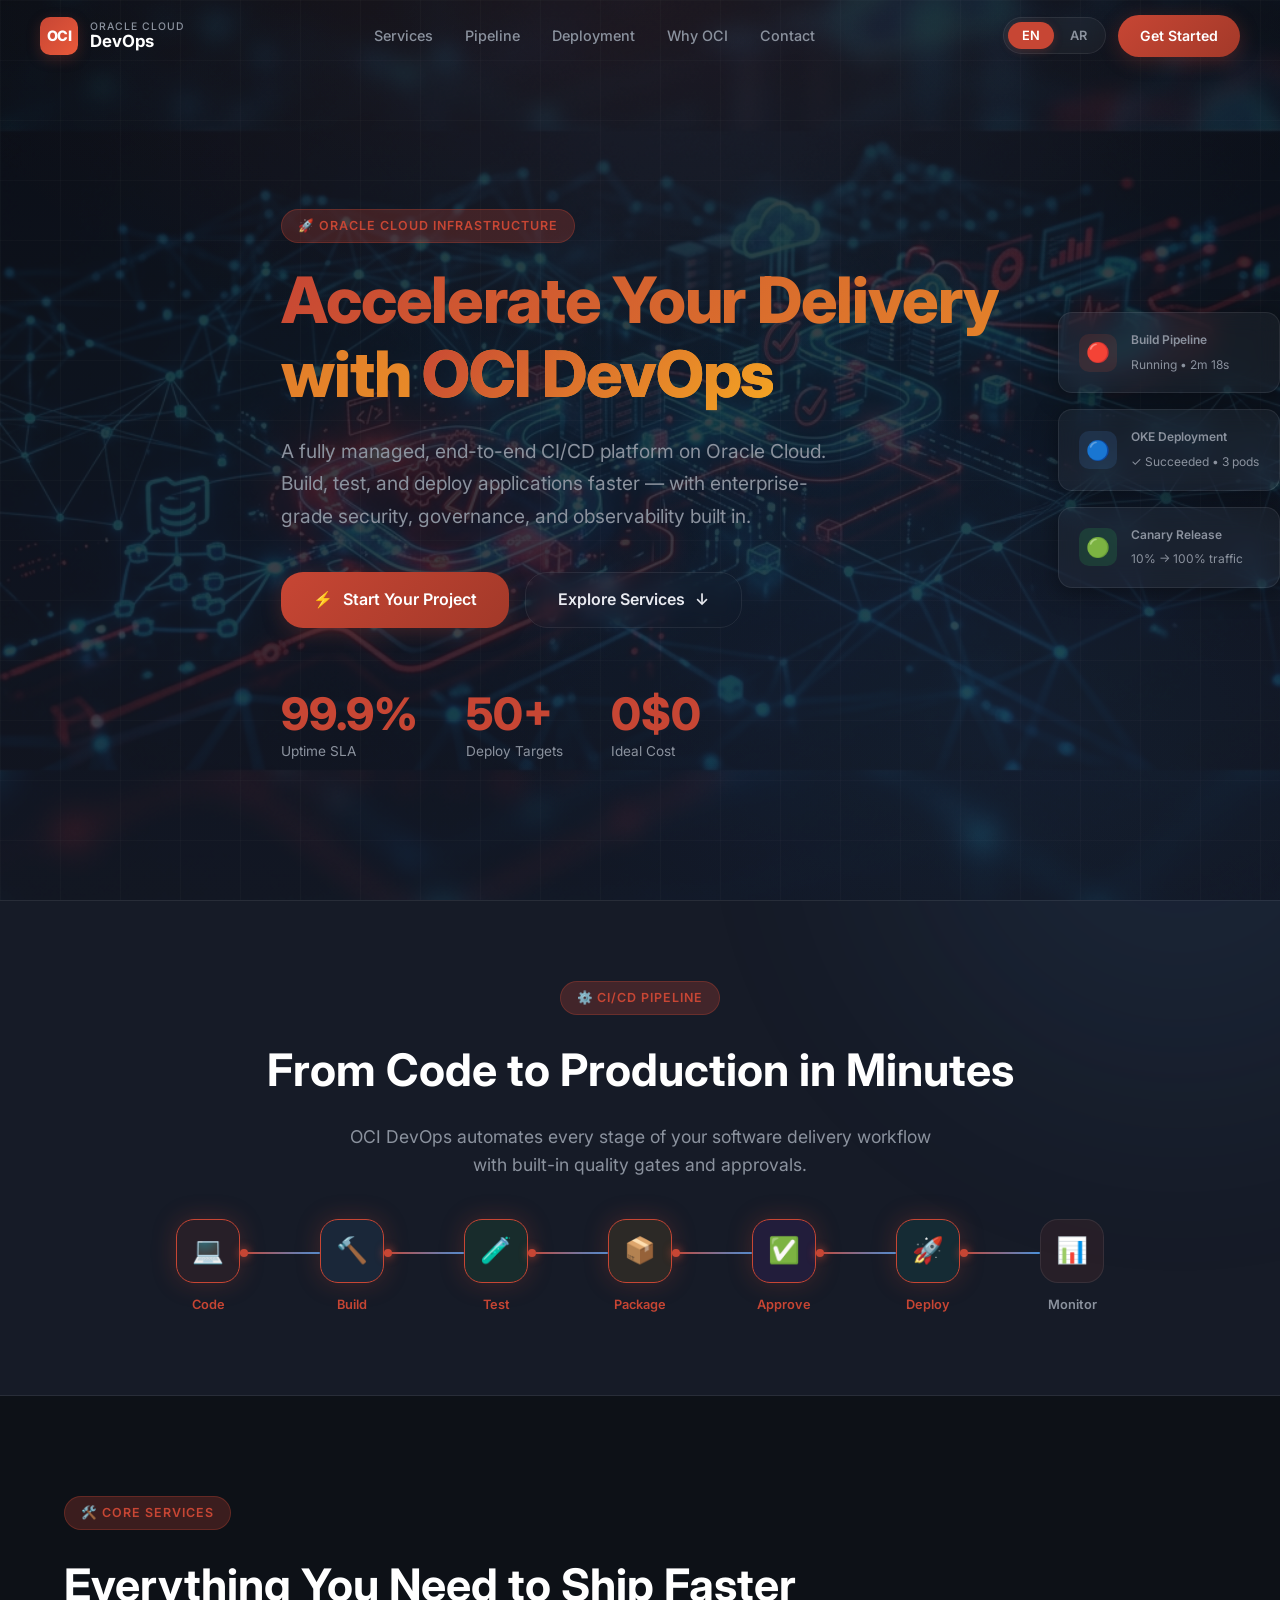
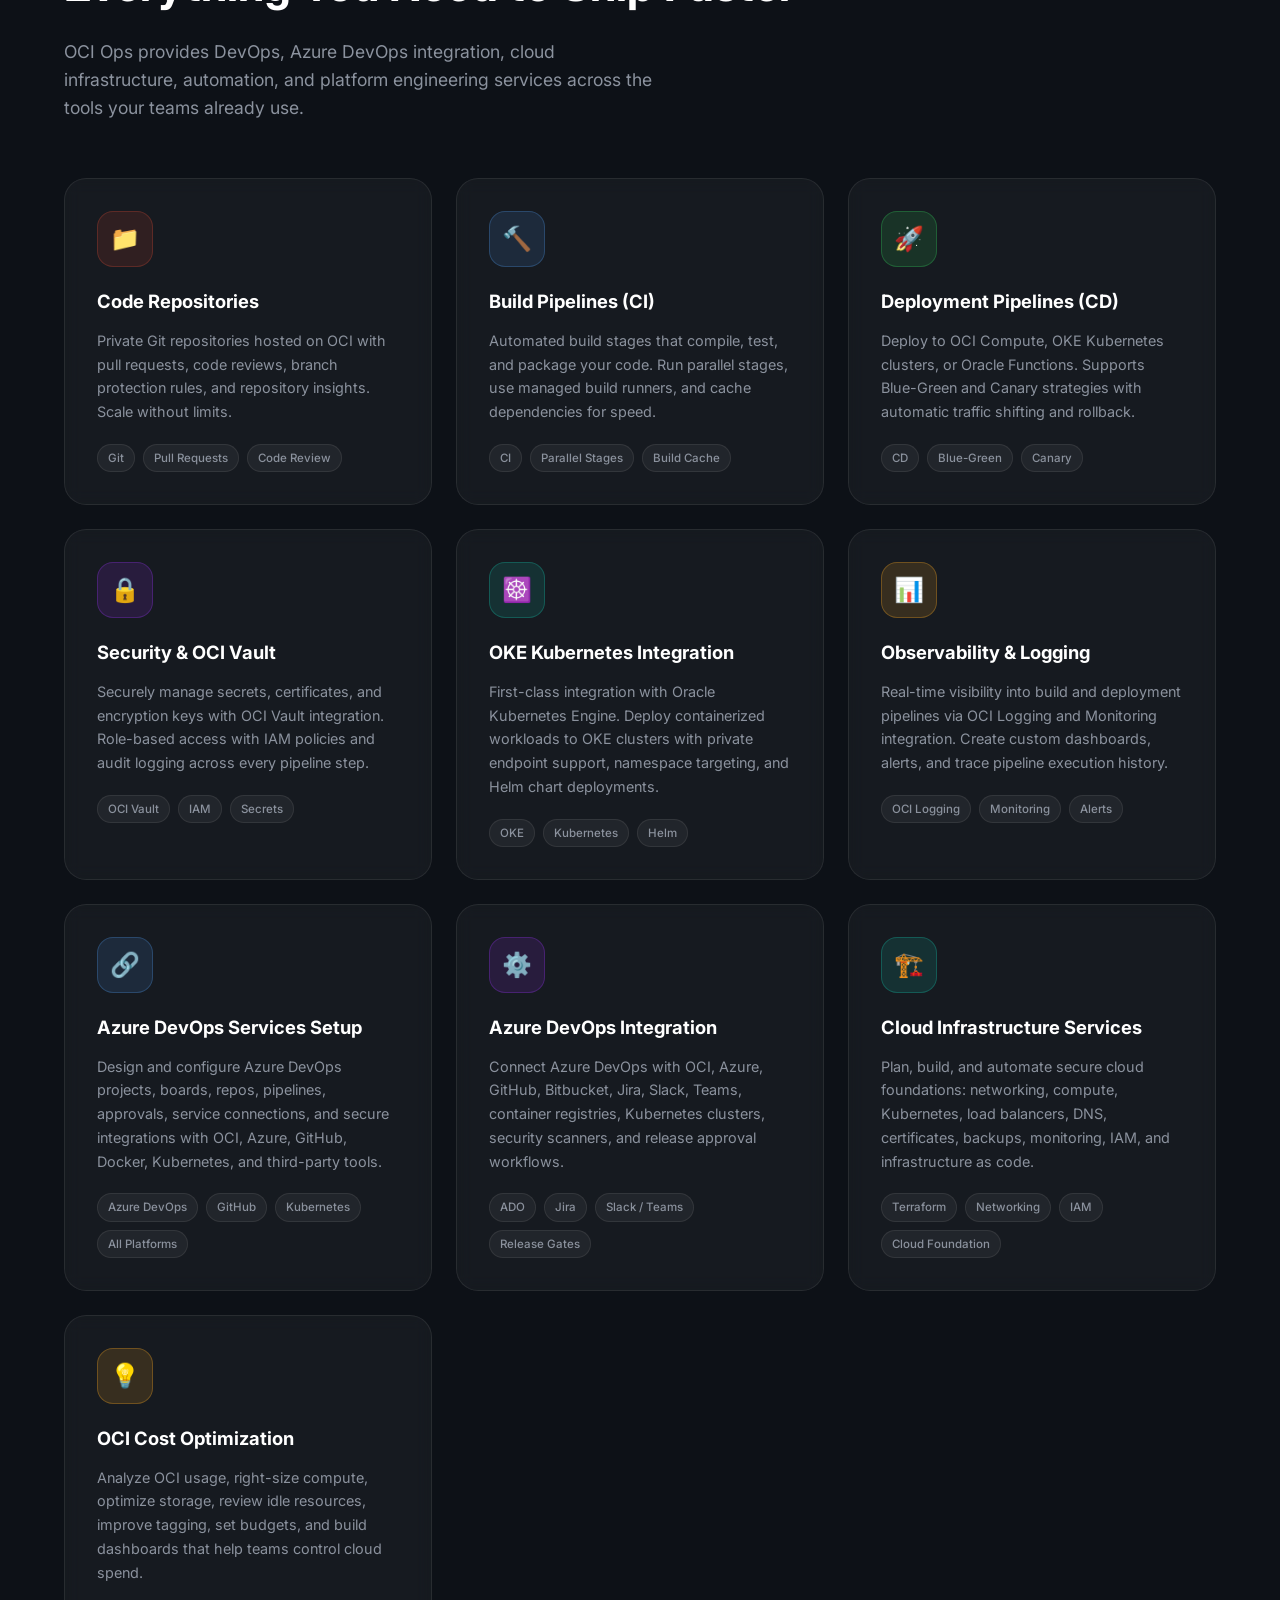
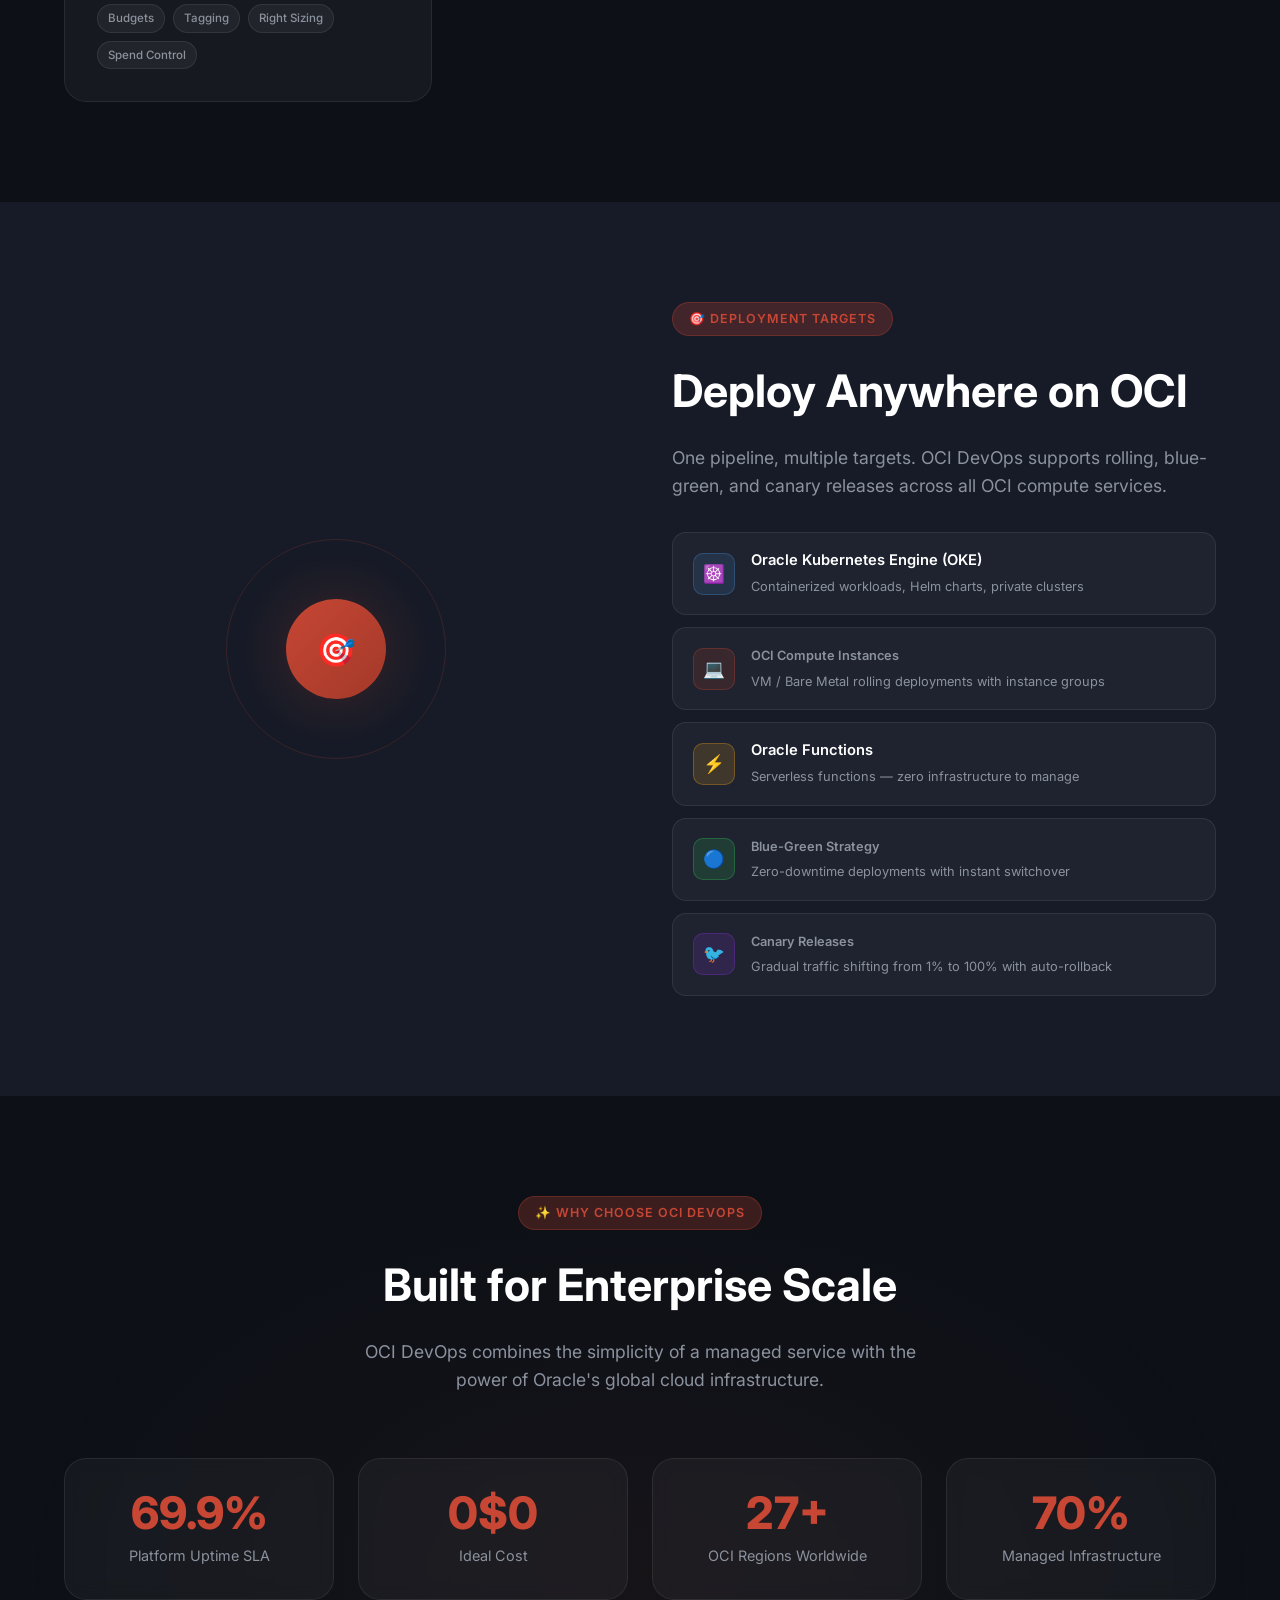
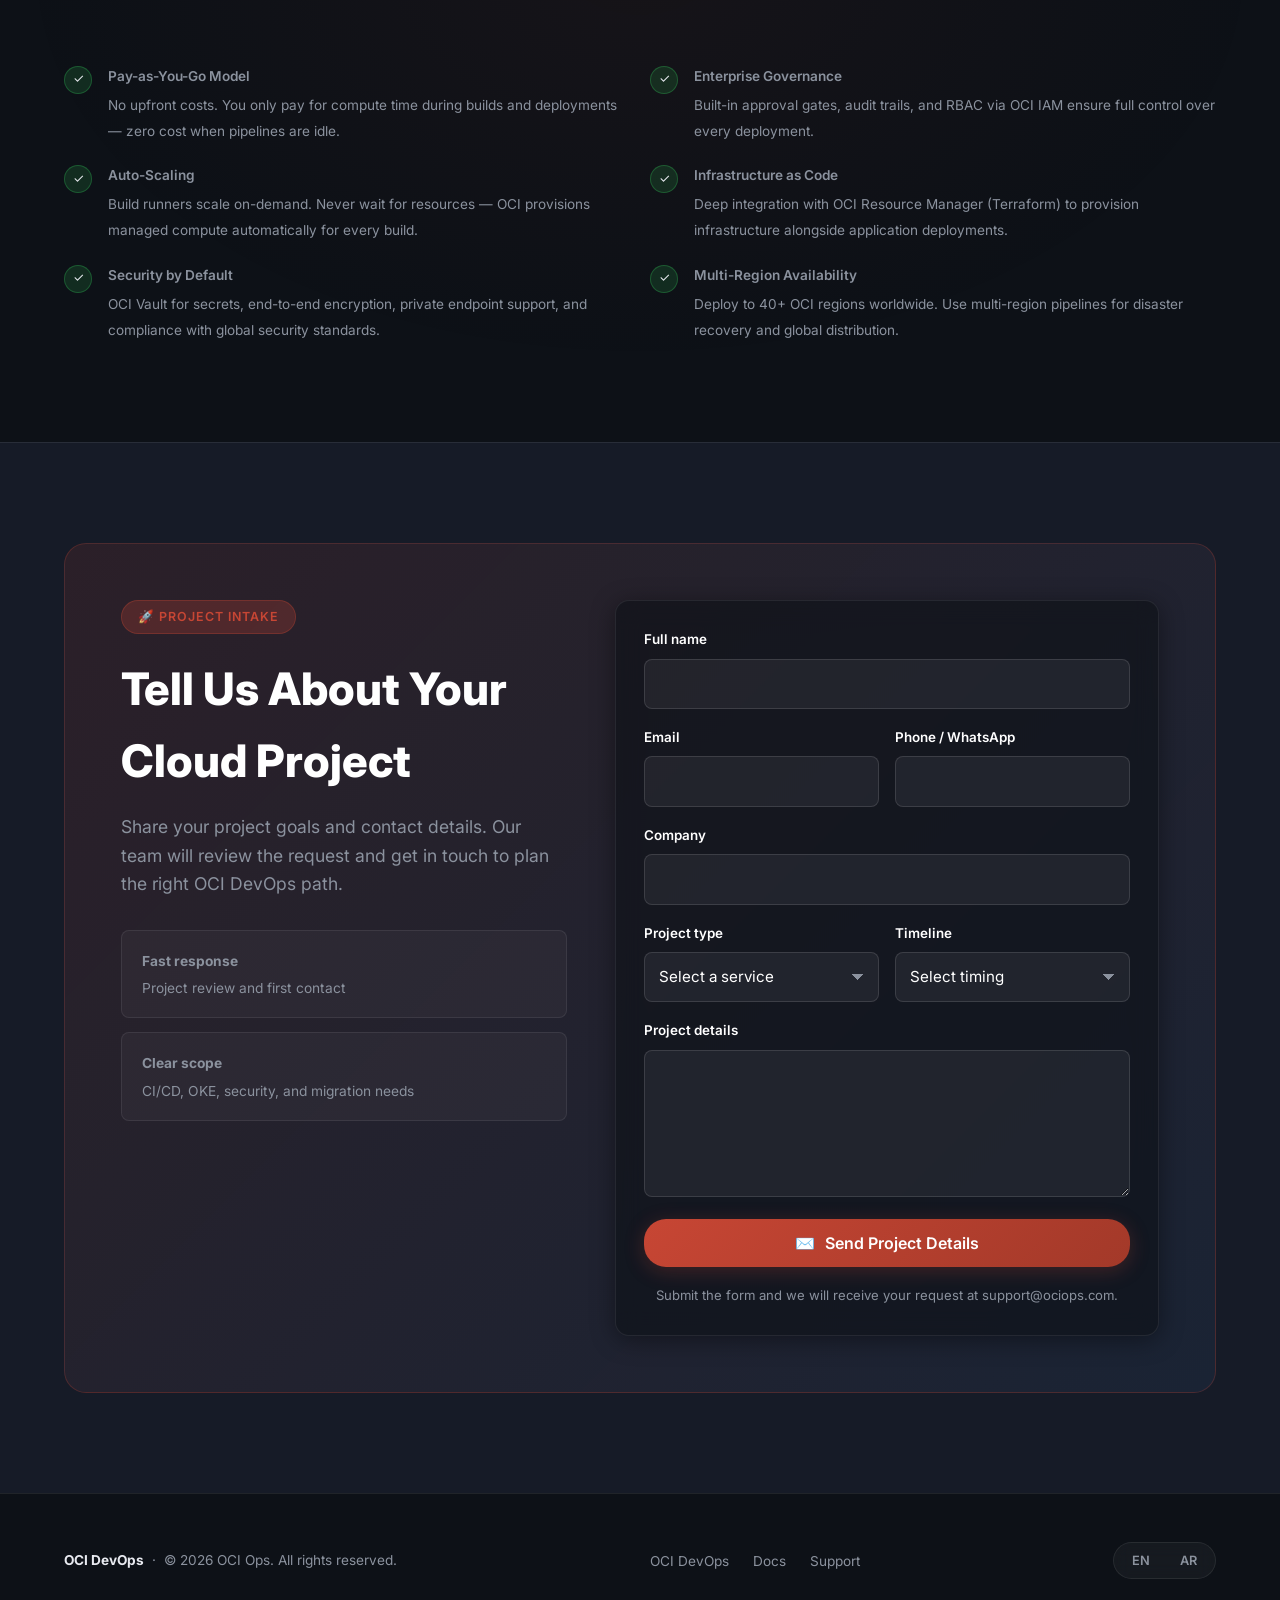
==== index.html @ 0c70b9d9 "Add OCI cost optimization service" ====
<!DOCTYPE html>
<html lang="en" dir="ltr">
<head>
  <meta charset="UTF-8" />
  <meta name="viewport" content="width=device-width, initial-scale=1.0" />

  <!-- ── SEO ── -->
  <title>OCI DevOps — End-to-End CI/CD on Oracle Cloud | خدمات DevOps على Oracle Cloud</title>
  <meta name="description" content="Accelerate software delivery with Oracle Cloud Infrastructure DevOps. Fully managed CI/CD pipelines, Kubernetes deployments, Blue/Green strategies, and enterprise-grade security. Available in English and Arabic." />
  <meta name="keywords"    content="OCI DevOps, Oracle Cloud, CI/CD, Kubernetes, OKE, DevOps pipeline, cloud deployment, Arabic, English" />
  <meta name="author"      content="Oracle Cloud Infrastructure" />

  <!-- ── Open Graph ── -->
  <meta property="og:title"       content="OCI DevOps — End-to-End CI/CD on Oracle Cloud" />
  <meta property="og:description" content="Fully managed CI/CD platform on Oracle Cloud Infrastructure. Deploy faster, safer, smarter." />
  <meta property="og:image"       content="hero.png" />
  <meta property="og:type"        content="website" />

  <!-- ── Browser Icon ── -->
  <link rel="icon" type="image/svg+xml" href="favicon.svg" />

  <!-- ── Fonts ── -->
  <link rel="preconnect" href="https://fonts.googleapis.com" />
  <link rel="preconnect" href="https://fonts.gstatic.com" crossorigin />
  <link href="https://fonts.googleapis.com/css2?family=Inter:wght@300;400;500;600;700;800&family=Cairo:wght@300;400;500;600;700;800&display=swap" rel="stylesheet" />

  <!-- ── Stylesheet ── -->
  <link rel="stylesheet" href="style.css" />
</head>
<body>

  <!-- Background blobs -->
  <div class="bg-blob bg-blob-1" aria-hidden="true"></div>
  <div class="bg-blob bg-blob-2" aria-hidden="true"></div>

  <!-- ================================================================
       NAVIGATION
  ================================================================ -->
  <nav class="nav" role="navigation" aria-label="Main navigation">
    <div class="nav-inner">

      <!-- Logo -->
      <a href="#" class="nav-logo" id="nav-home-link">
        <div class="nav-logo-icon">OCI</div>
        <div class="nav-logo-text">
          <span class="nav-logo-top">Oracle Cloud</span>
          <span class="nav-logo-bottom">DevOps</span>
        </div>
      </a>

      <!-- Desktop Links -->
      <ul class="nav-links" id="nav-links-list">
        <li><a href="#services"  id="nav-services">
          <span class="content-en">Services</span>
          <span class="content-ar">الخدمات</span>
        </a></li>
        <li><a href="#pipeline"  id="nav-pipeline">
          <span class="content-en">Pipeline</span>
          <span class="content-ar">خط الأنابيب</span>
        </a></li>
        <li><a href="#deploy"    id="nav-deploy">
          <span class="content-en">Deployment</span>
          <span class="content-ar">النشر</span>
        </a></li>
        <li><a href="#why"       id="nav-why">
          <span class="content-en">Why OCI</span>
          <span class="content-ar">لماذا OCI</span>
        </a></li>
        <li><a href="#contact"   id="nav-contact">
          <span class="content-en">Contact</span>
          <span class="content-ar">تواصل معنا</span>
        </a></li>
      </ul>

      <!-- Controls -->
      <div class="nav-controls">
        <!-- Language toggle -->
        <div class="lang-toggle" role="group" aria-label="Language selector">
          <button class="lang-btn active" id="lang-en" aria-label="Switch to English">EN</button>
          <button class="lang-btn"        id="lang-ar" aria-label="التبديل إلى العربية">AR</button>
        </div>

        <!-- CTA button (desktop) -->
        <a href="#contact" class="btn btn-primary" id="nav-cta-btn" style="padding: 10px 22px; font-size: 0.88rem;">
          <span class="content-en">Get Started</span>
          <span class="content-ar">ابدأ الآن</span>
        </a>

        <!-- Hamburger -->
        <button class="hamburger" id="hamburger" aria-label="Toggle menu" aria-expanded="false">
          <span></span><span></span><span></span>
        </button>
      </div>

    </div>
  </nav>

  <!-- Mobile nav -->
  <div class="mobile-nav" id="mobile-nav" aria-hidden="true">
    <a href="#services" id="mob-services">
      <span class="content-en">Services</span><span class="content-ar">الخدمات</span>
    </a>
    <a href="#pipeline" id="mob-pipeline">
      <span class="content-en">Pipeline</span><span class="content-ar">خط الأنابيب</span>
    </a>
    <a href="#deploy" id="mob-deploy">
      <span class="content-en">Deployment</span><span class="content-ar">النشر</span>
    </a>
    <a href="#why" id="mob-why">
      <span class="content-en">Why OCI</span><span class="content-ar">لماذا OCI</span>
    </a>
    <a href="#contact" id="mob-contact">
      <span class="content-en">Contact</span><span class="content-ar">تواصل معنا</span>
    </a>
  </div>

  <!-- ================================================================
       HERO SECTION
  ================================================================ -->
  <section class="hero" id="hero" aria-labelledby="hero-heading">
    <div class="hero-bg" aria-hidden="true"></div>
    <div class="hero-image-bg" aria-hidden="true"></div>
    <div class="hero-grid" aria-hidden="true"></div>

    <div class="container">
      <div class="hero-content">

        <div class="tag" id="hero-tag">
          <span class="content-en">🚀 Oracle Cloud Infrastructure</span>
          <span class="content-ar">🚀 البنية التحتية لـ Oracle Cloud</span>
        </div>

        <h1 class="hero-title" id="hero-heading">
          <span class="content-en">Accelerate Your Delivery<br/>with <span>OCI DevOps</span></span>
          <span class="content-ar">سرّع عملية تسليمك<br/>مع <span>OCI DevOps</span></span>
        </h1>

        <p class="hero-subtitle" id="hero-subtitle">
          <span class="content-en">A fully managed, end-to-end CI/CD platform on Oracle Cloud. Build, test, and deploy applications faster — with enterprise-grade security, governance, and observability built in.</span>
          <span class="content-ar">منصة CI/CD متكاملة ومُدارة بالكامل على Oracle Cloud. ابنِ واختبر وانشر تطبيقاتك بشكل أسرع — مع الأمان والحوكمة والمراقبة على مستوى المؤسسات مدمجة في الأساس.</span>
        </p>

        <div class="hero-actions">
          <a href="#contact" class="btn btn-primary" id="hero-cta-primary">
            <span>⚡</span>
            <span class="content-en">Start Your Project</span>
            <span class="content-ar">ابدأ مشروعك</span>
          </a>
          <a href="#services" class="btn btn-outline" id="hero-cta-secondary">
            <span class="content-en">Explore Services</span>
            <span class="content-ar">استكشف الخدمات</span>
            <span>↓</span>
          </a>
        </div>

        <!-- Stats row -->
        <div class="hero-stats">
          <div class="hero-stat">
            <div class="hero-stat-value">
              <span class="stat-number" data-target="99" data-suffix=".9%">99.9%</span>
            </div>
            <div class="hero-stat-label">
              <span class="content-en">Uptime SLA</span>
              <span class="content-ar">اتفاقية مستوى الخدمة</span>
            </div>
          </div>
          <div class="hero-stat">
            <div class="hero-stat-value">
              <span class="stat-number" data-target="50" data-suffix="+">50+</span>
            </div>
            <div class="hero-stat-label">
              <span class="content-en">Deploy Targets</span>
              <span class="content-ar">أهداف النشر</span>
            </div>
          </div>
          <div class="hero-stat">
            <div class="hero-stat-value">
              <span class="stat-number" data-target="0" data-suffix="$0">$0</span>
            </div>
            <div class="hero-stat-label">
              <span class="content-en">Ideal Cost</span>
              <span class="content-ar">تكلفة الخمول</span>
            </div>
          </div>
        </div>

      </div><!-- /.hero-content -->

      <!-- Floating badges -->
      <div class="hero-badges" aria-hidden="true">
        <div class="hero-badge">
          <div class="badge-icon red">🔴</div>
          <div class="badge-text">
            <strong><span class="content-en">Build Pipeline</span><span class="content-ar">خط البناء</span></strong>
            <span><span class="content-en">Running • 2m 18s</span><span class="content-ar">يعمل • ٢:١٨</span></span>
          </div>
        </div>
        <div class="hero-badge">
          <div class="badge-icon blue">🔵</div>
          <div class="badge-text">
            <strong><span class="content-en">OKE Deployment</span><span class="content-ar">نشر OKE</span></strong>
            <span><span class="content-en">✓ Succeeded • 3 pods</span><span class="content-ar">✓ نجح • ٣ حاويات</span></span>
          </div>
        </div>
        <div class="hero-badge">
          <div class="badge-icon green">🟢</div>
          <div class="badge-text">
            <strong><span class="content-en">Canary Release</span><span class="content-ar">إصدار تدريجي</span></strong>
            <span><span class="content-en">10% → 100% traffic</span><span class="content-ar">١٠٪ ← ١٠٠٪ حركة</span></span>
          </div>
        </div>
      </div>

    </div><!-- /.container -->
  </section>

  <!-- ================================================================
       PIPELINE ANIMATION
  ================================================================ -->
  <section class="pipeline-section" id="pipeline" aria-labelledby="pipeline-heading">
    <div class="container">

      <div style="text-align:center; margin-bottom: 40px;">
        <div class="tag">
          <span class="content-en">⚙️ CI/CD Pipeline</span>
          <span class="content-ar">⚙️ خط CI/CD</span>
        </div>
        <h2 class="section-title animate-on-scroll" id="pipeline-heading">
          <span class="content-en">From Code to Production in Minutes</span>
          <span class="content-ar">من الكود إلى الإنتاج في دقائق</span>
        </h2>
        <p class="section-subtitle animate-on-scroll delay-1" style="margin: 0 auto;">
          <span class="content-en">OCI DevOps automates every stage of your software delivery workflow with built-in quality gates and approvals.</span>
          <span class="content-ar">يعمل OCI DevOps على أتمتة كل مرحلة من مراحل سير عمل توصيل البرامج مع بوابات جودة وموافقات مدمجة.</span>
        </p>
      </div>

      <div class="pipeline-track animate-on-scroll delay-2">

        <!-- Step 1: Code -->
        <div class="pipeline-step" id="pipe-step-1">
          <div class="pipeline-step-icon" style="background: rgba(199,70,52,0.1);">💻</div>
          <div class="pipeline-step-label">
            <span class="content-en">Code</span>
            <span class="content-ar">الكود</span>
          </div>
        </div>

        <div class="pipeline-connector" id="pipe-conn-1">
          <div class="pipeline-connector-line"></div>
          <div class="pipeline-connector-fill"></div>
          <div class="pipeline-dot"></div>
        </div>

        <!-- Step 2: Build -->
        <div class="pipeline-step" id="pipe-step-2">
          <div class="pipeline-step-icon" style="background: rgba(74,144,217,0.1);">🔨</div>
          <div class="pipeline-step-label">
            <span class="content-en">Build</span>
            <span class="content-ar">البناء</span>
          </div>
        </div>

        <div class="pipeline-connector" id="pipe-conn-2">
          <div class="pipeline-connector-line"></div>
          <div class="pipeline-connector-fill"></div>
          <div class="pipeline-dot" style="animation-delay: 0.7s;"></div>
        </div>

        <!-- Step 3: Test -->
        <div class="pipeline-step" id="pipe-step-3">
          <div class="pipeline-step-icon" style="background: rgba(52,199,89,0.1);">🧪</div>
          <div class="pipeline-step-label">
            <span class="content-en">Test</span>
            <span class="content-ar">الاختبار</span>
          </div>
        </div>

        <div class="pipeline-connector" id="pipe-conn-3">
          <div class="pipeline-connector-line"></div>
          <div class="pipeline-connector-fill"></div>
          <div class="pipeline-dot" style="animation-delay: 1.4s;"></div>
        </div>

        <!-- Step 4: Artifacts -->
        <div class="pipeline-step" id="pipe-step-4">
          <div class="pipeline-step-icon" style="background: rgba(245,166,35,0.1);">📦</div>
          <div class="pipeline-step-label">
            <span class="content-en">Package</span>
            <span class="content-ar">التعبئة</span>
          </div>
        </div>

        <div class="pipeline-connector" id="pipe-conn-4">
          <div class="pipeline-connector-line"></div>
          <div class="pipeline-connector-fill"></div>
          <div class="pipeline-dot" style="animation-delay: 2.1s;"></div>
        </div>

        <!-- Step 5: Approve -->
        <div class="pipeline-step" id="pipe-step-5">
          <div class="pipeline-step-icon" style="background: rgba(147,51,234,0.1);">✅</div>
          <div class="pipeline-step-label">
            <span class="content-en">Approve</span>
            <span class="content-ar">الموافقة</span>
          </div>
        </div>

        <div class="pipeline-connector" id="pipe-conn-5">
          <div class="pipeline-connector-line"></div>
          <div class="pipeline-connector-fill"></div>
          <div class="pipeline-dot" style="animation-delay: 2.8s;"></div>
        </div>

        <!-- Step 6: Deploy -->
        <div class="pipeline-step" id="pipe-step-6">
          <div class="pipeline-step-icon" style="background: rgba(20,184,166,0.1);">🚀</div>
          <div class="pipeline-step-label">
            <span class="content-en">Deploy</span>
            <span class="content-ar">النشر</span>
          </div>
        </div>

        <div class="pipeline-connector" id="pipe-conn-6">
          <div class="pipeline-connector-line"></div>
          <div class="pipeline-connector-fill"></div>
          <div class="pipeline-dot" style="animation-delay: 3.5s;"></div>
        </div>

        <!-- Step 7: Monitor -->
        <div class="pipeline-step" id="pipe-step-7">
          <div class="pipeline-step-icon" style="background: rgba(199,70,52,0.1);">📊</div>
          <div class="pipeline-step-label">
            <span class="content-en">Monitor</span>
            <span class="content-ar">المراقبة</span>
          </div>
        </div>

      </div><!-- /.pipeline-track -->
    </div><!-- /.container -->
  </section>

  <!-- ================================================================
       SERVICES SECTION
  ================================================================ -->
  <main>
  <section class="services-section" id="services" aria-labelledby="services-heading">
    <div class="container">

      <div class="tag">
        <span class="content-en">🛠️ Core Services</span>
        <span class="content-ar">🛠️ الخدمات الأساسية</span>
      </div>
      <h2 class="section-title animate-on-scroll" id="services-heading">
        <span class="content-en">Everything You Need to Ship Faster</span>
        <span class="content-ar">كل ما تحتاجه لتسليم أسرع</span>
      </h2>
      <p class="section-subtitle animate-on-scroll delay-1">
        <span class="content-en">OCI Ops provides DevOps, Azure DevOps integration, cloud infrastructure, automation, and platform engineering services across the tools your teams already use.</span>
        <span class="content-ar">توفر OCI Ops خدمات DevOps وتكامل Azure DevOps والبنية التحتية السحابية والأتمتة وهندسة المنصات عبر الأدوات التي تستخدمها فرقك بالفعل.</span>
      </p>

      <div class="services-grid">

        <!-- Card 1: Code Repositories -->
        <article class="service-card animate-on-scroll delay-1" aria-labelledby="svc-repo-title">
          <div class="service-icon icon-red">📁</div>
          <h3 class="service-title" id="svc-repo-title">
            <span class="content-en">Code Repositories</span>
            <span class="content-ar">مستودعات الكود</span>
          </h3>
          <p class="service-desc">
            <span class="content-en">Private Git repositories hosted on OCI with pull requests, code reviews, branch protection rules, and repository insights. Scale without limits.</span>
            <span class="content-ar">مستودعات Git خاصة مستضافة على OCI مع طلبات السحب ومراجعات الكود وقواعد حماية الفروع ورؤى المستودعات. تطور بلا حدود.</span>
          </p>
          <div class="service-tags">
            <span class="service-tag">Git</span>
            <span class="service-tag">Pull Requests</span>
            <span class="service-tag">
              <span class="content-en">Code Review</span>
              <span class="content-ar">مراجعة الكود</span>
            </span>
          </div>
        </article>

        <!-- Card 2: Build Pipelines -->
        <article class="service-card animate-on-scroll delay-2" aria-labelledby="svc-build-title">
          <div class="service-icon icon-blue">🔨</div>
          <h3 class="service-title" id="svc-build-title">
            <span class="content-en">Build Pipelines (CI)</span>
            <span class="content-ar">خطوط البناء (CI)</span>
          </h3>
          <p class="service-desc">
            <span class="content-en">Automated build stages that compile, test, and package your code. Run parallel stages, use managed build runners, and cache dependencies for speed.</span>
            <span class="content-ar">مراحل بناء تلقائية تجمع وتختبر وتعبّئ الكود. شغّل مراحل متوازية واستخدم منفذي بناء مُدارين وخزّن التبعيات للسرعة.</span>
          </p>
          <div class="service-tags">
            <span class="service-tag">CI</span>
            <span class="service-tag">
              <span class="content-en">Parallel Stages</span>
              <span class="content-ar">مراحل متوازية</span>
            </span>
            <span class="service-tag">
              <span class="content-en">Build Cache</span>
              <span class="content-ar">ذاكرة البناء</span>
            </span>
          </div>
        </article>

        <!-- Card 3: Deployment Pipelines -->
        <article class="service-card animate-on-scroll delay-3" aria-labelledby="svc-deploy-title">
          <div class="service-icon icon-green">🚀</div>
          <h3 class="service-title" id="svc-deploy-title">
            <span class="content-en">Deployment Pipelines (CD)</span>
            <span class="content-ar">خطوط النشر (CD)</span>
          </h3>
          <p class="service-desc">
            <span class="content-en">Deploy to OCI Compute, OKE Kubernetes clusters, or Oracle Functions. Supports Blue-Green and Canary strategies with automatic traffic shifting and rollback.</span>
            <span class="content-ar">انشر على OCI Compute أو مجموعات OKE Kubernetes أو Oracle Functions. يدعم استراتيجيات Blue-Green وCanary مع تحويل تلقائي للحركة والتراجع.</span>
          </p>
          <div class="service-tags">
            <span class="service-tag">CD</span>
            <span class="service-tag">Blue-Green</span>
            <span class="service-tag">Canary</span>
          </div>
        </article>

        <!-- Card 4: Security & Vault -->
        <article class="service-card animate-on-scroll delay-4" aria-labelledby="svc-sec-title">
          <div class="service-icon icon-purple">🔒</div>
          <h3 class="service-title" id="svc-sec-title">
            <span class="content-en">Security & OCI Vault</span>
            <span class="content-ar">الأمان وOCI Vault</span>
          </h3>
          <p class="service-desc">
            <span class="content-en">Securely manage secrets, certificates, and encryption keys with OCI Vault integration. Role-based access with IAM policies and audit logging across every pipeline step.</span>
            <span class="content-ar">إدارة آمنة للأسرار والشهادات ومفاتيح التشفير مع تكامل OCI Vault. وصول قائم على الأدوار مع سياسات IAM وتسجيل تدقيق في كل خطوة من خطوات خط الأنابيب.</span>
          </p>
          <div class="service-tags">
            <span class="service-tag">OCI Vault</span>
            <span class="service-tag">IAM</span>
            <span class="service-tag">
              <span class="content-en">Secrets</span>
              <span class="content-ar">أسرار</span>
            </span>
          </div>
        </article>

        <!-- Card 5: OKE & Kubernetes -->
        <article class="service-card animate-on-scroll delay-5" aria-labelledby="svc-oke-title">
          <div class="service-icon icon-teal">☸️</div>
          <h3 class="service-title" id="svc-oke-title">
            <span class="content-en">OKE Kubernetes Integration</span>
            <span class="content-ar">تكامل OKE Kubernetes</span>
          </h3>
          <p class="service-desc">
            <span class="content-en">First-class integration with Oracle Kubernetes Engine. Deploy containerized workloads to OKE clusters with private endpoint support, namespace targeting, and Helm chart deployments.</span>
            <span class="content-ar">تكامل من الدرجة الأولى مع Oracle Kubernetes Engine. انشر أحمال العمل الحاوية على مجموعات OKE مع دعم نقطة النهاية الخاصة واستهداف namespace ونشر Helm.</span>
          </p>
          <div class="service-tags">
            <span class="service-tag">OKE</span>
            <span class="service-tag">Kubernetes</span>
            <span class="service-tag">Helm</span>
          </div>
        </article>

        <!-- Card 6: Observability -->
        <article class="service-card animate-on-scroll delay-6" aria-labelledby="svc-obs-title">
          <div class="service-icon icon-orange">📊</div>
          <h3 class="service-title" id="svc-obs-title">
            <span class="content-en">Observability & Logging</span>
            <span class="content-ar">المراقبة والتسجيل</span>
          </h3>
          <p class="service-desc">
            <span class="content-en">Real-time visibility into build and deployment pipelines via OCI Logging and Monitoring integration. Create custom dashboards, alerts, and trace pipeline execution history.</span>
            <span class="content-ar">رؤية في الوقت الفعلي لخطوط البناء والنشر عبر تكامل OCI Logging وMonitoring. أنشئ لوحات تحكم مخصصة وتنبيهات وتتبع سجل تنفيذ خط الأنابيب.</span>
          </p>
          <div class="service-tags">
            <span class="service-tag">OCI Logging</span>
            <span class="service-tag">
              <span class="content-en">Monitoring</span>
              <span class="content-ar">المراقبة</span>
            </span>
            <span class="service-tag">
              <span class="content-en">Alerts</span>
              <span class="content-ar">تنبيهات</span>
            </span>
          </div>
        </article>

        <!-- Card 7: Azure DevOps & Platform Integration -->
        <article class="service-card animate-on-scroll delay-1" aria-labelledby="svc-azure-title">
          <div class="service-icon icon-blue">🔗</div>
          <h3 class="service-title" id="svc-azure-title">
            <span class="content-en">Azure DevOps Services Setup</span>
            <span class="content-ar">إعداد خدمات Azure DevOps</span>
          </h3>
          <p class="service-desc">
            <span class="content-en">Design and configure Azure DevOps projects, boards, repos, pipelines, approvals, service connections, and secure integrations with OCI, Azure, GitHub, Docker, Kubernetes, and third-party tools.</span>
            <span class="content-ar">تصميم وتهيئة مشاريع Azure DevOps واللوحات والمستودعات وخطوط النشر والموافقات واتصالات الخدمات والتكاملات الآمنة مع OCI وAzure وGitHub وDocker وKubernetes وأدوات الطرف الثالث.</span>
          </p>
          <div class="service-tags">
            <span class="service-tag">Azure DevOps</span>
            <span class="service-tag">GitHub</span>
            <span class="service-tag">Kubernetes</span>
            <span class="service-tag">
              <span class="content-en">All Platforms</span>
              <span class="content-ar">كل المنصات</span>
            </span>
          </div>
        </article>

        <!-- Card 8: Azure DevOps Integration -->
        <article class="service-card animate-on-scroll delay-2" aria-labelledby="svc-ado-integration-title">
          <div class="service-icon icon-purple">⚙️</div>
          <h3 class="service-title" id="svc-ado-integration-title">
            <span class="content-en">Azure DevOps Integration</span>
            <span class="content-ar">تكامل Azure DevOps</span>
          </h3>
          <p class="service-desc">
            <span class="content-en">Connect Azure DevOps with OCI, Azure, GitHub, Bitbucket, Jira, Slack, Teams, container registries, Kubernetes clusters, security scanners, and release approval workflows.</span>
            <span class="content-ar">ربط Azure DevOps مع OCI وAzure وGitHub وBitbucket وJira وSlack وTeams وسجلات الحاويات ومجموعات Kubernetes وأدوات فحص الأمان وسير عمل موافقات الإصدار.</span>
          </p>
          <div class="service-tags">
            <span class="service-tag">ADO</span>
            <span class="service-tag">Jira</span>
            <span class="service-tag">Slack / Teams</span>
            <span class="service-tag">
              <span class="content-en">Release Gates</span>
              <span class="content-ar">بوابات الإصدار</span>
            </span>
          </div>
        </article>

        <!-- Card 9: Cloud Infrastructure Services -->
        <article class="service-card animate-on-scroll delay-3" aria-labelledby="svc-infra-title">
          <div class="service-icon icon-teal">🏗️</div>
          <h3 class="service-title" id="svc-infra-title">
            <span class="content-en">Cloud Infrastructure Services</span>
            <span class="content-ar">خدمات البنية التحتية السحابية</span>
          </h3>
          <p class="service-desc">
            <span class="content-en">Plan, build, and automate secure cloud foundations: networking, compute, Kubernetes, load balancers, DNS, certificates, backups, monitoring, IAM, and infrastructure as code.</span>
            <span class="content-ar">تخطيط وبناء وأتمتة الأساس السحابي الآمن: الشبكات والحوسبة وKubernetes وموازنات الأحمال وDNS والشهادات والنسخ الاحتياطي والمراقبة وIAM والبنية التحتية كود.</span>
          </p>
          <div class="service-tags">
            <span class="service-tag">Terraform</span>
            <span class="service-tag">Networking</span>
            <span class="service-tag">IAM</span>
            <span class="service-tag">
              <span class="content-en">Cloud Foundation</span>
              <span class="content-ar">أساس سحابي</span>
            </span>
          </div>
        </article>

        <!-- Card 10: OCI Cost Optimization -->
        <article class="service-card animate-on-scroll delay-4" aria-labelledby="svc-cost-title">
          <div class="service-icon icon-orange">💡</div>
          <h3 class="service-title" id="svc-cost-title">
            <span class="content-en">OCI Cost Optimization</span>
            <span class="content-ar">تحسين تكلفة OCI</span>
          </h3>
          <p class="service-desc">
            <span class="content-en">Analyze OCI usage, right-size compute, optimize storage, review idle resources, improve tagging, set budgets, and build dashboards that help teams control cloud spend.</span>
            <span class="content-ar">تحليل استخدام OCI وضبط أحجام الحوسبة وتحسين التخزين ومراجعة الموارد غير المستخدمة وتحسين الوسوم وإعداد الميزانيات وبناء لوحات تساعد الفرق على التحكم في الإنفاق السحابي.</span>
          </p>
          <div class="service-tags">
            <span class="service-tag">Budgets</span>
            <span class="service-tag">Tagging</span>
            <span class="service-tag">
              <span class="content-en">Right Sizing</span>
              <span class="content-ar">ضبط الأحجام</span>
            </span>
            <span class="service-tag">
              <span class="content-en">Spend Control</span>
              <span class="content-ar">التحكم في الإنفاق</span>
            </span>
          </div>
        </article>

      </div><!-- /.services-grid -->
    </div><!-- /.container -->
  </section>

  <!-- ================================================================
       DEPLOYMENT TARGETS SECTION
  ================================================================ -->
  <section class="deploy-section" id="deploy" aria-labelledby="deploy-heading">
    <div class="container">
      <div class="deploy-grid">

        <!-- Left: Visual -->
        <div class="deploy-visual animate-on-scroll" aria-hidden="true">
          <div style="position: relative; height: 340px; display: flex; align-items: center; justify-content: center;">
            <div class="deploy-ring"></div>
            <div class="deploy-ring"></div>
            <div class="deploy-center">🎯</div>
          </div>
        </div>

        <!-- Right: Content -->
        <div class="animate-on-scroll delay-2">
          <div class="tag">
            <span class="content-en">🎯 Deployment Targets</span>
            <span class="content-ar">🎯 أهداف النشر</span>
          </div>
          <h2 class="section-title" id="deploy-heading">
            <span class="content-en">Deploy Anywhere on OCI</span>
            <span class="content-ar">انشر في أي مكان على OCI</span>
          </h2>
          <p class="section-subtitle" style="margin-bottom: 32px;">
            <span class="content-en">One pipeline, multiple targets. OCI DevOps supports rolling, blue-green, and canary releases across all OCI compute services.</span>
            <span class="content-ar">خط أنابيب واحد، أهداف متعددة. يدعم OCI DevOps الإصدارات المتدرجة وblue-green وcanary عبر جميع خدمات OCI الحوسبية.</span>
          </p>

          <div class="deploy-targets-list">

            <div class="deploy-target-item">
              <div class="deploy-target-icon icon-blue">☸️</div>
              <div class="deploy-target-info">
                <strong>Oracle Kubernetes Engine (OKE)</strong>
                <span><span class="content-en">Containerized workloads, Helm charts, private clusters</span><span class="content-ar">أحمال العمل الحاوية، Helm، المجموعات الخاصة</span></span>
              </div>
            </div>

            <div class="deploy-target-item">
              <div class="deploy-target-icon icon-red">💻</div>
              <div class="deploy-target-info">
                <strong><span class="content-en">OCI Compute Instances</span><span class="content-ar">مثيلات OCI الحوسبية</span></strong>
                <span><span class="content-en">VM / Bare Metal rolling deployments with instance groups</span><span class="content-ar">نشر متدرج على الأجهزة الافتراضية والمعدنية</span></span>
              </div>
            </div>

            <div class="deploy-target-item">
              <div class="deploy-target-icon icon-orange">⚡</div>
              <div class="deploy-target-info">
                <strong>Oracle Functions</strong>
                <span><span class="content-en">Serverless functions — zero infrastructure to manage</span><span class="content-ar">وظائف بلا خادم — بنية تحتية صفرية للإدارة</span></span>
              </div>
            </div>

            <div class="deploy-target-item">
              <div class="deploy-target-icon icon-green">🔵</div>
              <div class="deploy-target-info">
                <strong><span class="content-en">Blue-Green Strategy</span><span class="content-ar">استراتيجية Blue-Green</span></strong>
                <span><span class="content-en">Zero-downtime deployments with instant switchover</span><span class="content-ar">نشر بدون توقف مع تحويل فوري</span></span>
              </div>
            </div>

            <div class="deploy-target-item">
              <div class="deploy-target-icon icon-purple">🐦</div>
              <div class="deploy-target-info">
                <strong><span class="content-en">Canary Releases</span><span class="content-ar">الإصدارات التدريجية (Canary)</span></strong>
                <span><span class="content-en">Gradual traffic shifting from 1% to 100% with auto-rollback</span><span class="content-ar">تحويل تدريجي للحركة من ١٪ إلى ١٠٠٪ مع تراجع تلقائي</span></span>
              </div>
            </div>

          </div><!-- /.deploy-targets-list -->
        </div>

      </div><!-- /.deploy-grid -->
    </div>
  </section>

  <!-- ================================================================
       WHY OCI SECTION
  ================================================================ -->
  <section class="why-section" id="why" aria-labelledby="why-heading">
    <div class="container">

      <div style="text-align: center;">
        <div class="tag">
          <span class="content-en">✨ Why Choose OCI DevOps</span>
          <span class="content-ar">✨ لماذا تختار OCI DevOps</span>
        </div>
        <h2 class="section-title animate-on-scroll" id="why-heading">
          <span class="content-en">Built for Enterprise Scale</span>
          <span class="content-ar">مبني لنطاق المؤسسات</span>
        </h2>
        <p class="section-subtitle animate-on-scroll delay-1" style="margin: 0 auto 0 auto;">
          <span class="content-en">OCI DevOps combines the simplicity of a managed service with the power of Oracle's global cloud infrastructure.</span>
          <span class="content-ar">يجمع OCI DevOps بين بساطة الخدمة المُدارة وقوة البنية التحتية السحابية العالمية من Oracle.</span>
        </p>
      </div>

      <!-- Stats row -->
      <div class="stats-grid">
        <div class="stat-card animate-on-scroll delay-1">
          <div class="stat-number" data-target="99" data-suffix=".9%">0%</div>
          <div class="stat-label">
            <span class="content-en">Platform Uptime SLA</span>
            <span class="content-ar">اتفاقية مستوى الخدمة</span>
          </div>
        </div>
        <div class="stat-card animate-on-scroll delay-2">
          <div class="stat-number" data-target="0" data-suffix="$0">$0</div>
          <div class="stat-label">
              <span class="content-en">Ideal Cost</span>
            <span class="content-ar">التكلفة عند الخمول</span>
          </div>
        </div>
        <div class="stat-card animate-on-scroll delay-3">
          <div class="stat-number" data-target="40" data-suffix="+">0+</div>
          <div class="stat-label">
            <span class="content-en">OCI Regions Worldwide</span>
            <span class="content-ar">منطقة OCI حول العالم</span>
          </div>
        </div>
        <div class="stat-card animate-on-scroll delay-4">
          <div class="stat-number" data-target="100" data-suffix="%">0%</div>
          <div class="stat-label">
            <span class="content-en">Managed Infrastructure</span>
            <span class="content-ar">بنية تحتية مُدارة</span>
          </div>
        </div>
      </div>

      <!-- Benefits grid -->
      <div class="benefits-grid" style="margin-top: 64px;">

        <div class="benefit-item animate-on-scroll delay-1">
          <div class="benefit-check">✓</div>
          <div class="benefit-text">
            <strong><span class="content-en">Pay-as-You-Go Model</span><span class="content-ar">نموذج الدفع حسب الاستخدام</span></strong>
            <span><span class="content-en">No upfront costs. You only pay for compute time during builds and deployments — zero cost when pipelines are idle.</span><span class="content-ar">لا تكاليف مقدمة. تدفع فقط مقابل وقت الحوسبة أثناء البناء والنشر — تكلفة صفر عند خمول خطوط الأنابيب.</span></span>
          </div>
        </div>

        <div class="benefit-item animate-on-scroll delay-2">
          <div class="benefit-check">✓</div>
          <div class="benefit-text">
            <strong><span class="content-en">Enterprise Governance</span><span class="content-ar">حوكمة المؤسسات</span></strong>
            <span><span class="content-en">Built-in approval gates, audit trails, and RBAC via OCI IAM ensure full control over every deployment.</span><span class="content-ar">بوابات موافقة مدمجة ومسارات تدقيق وRBAC عبر OCI IAM تضمن السيطرة الكاملة على كل عملية نشر.</span></span>
          </div>
        </div>

        <div class="benefit-item animate-on-scroll delay-3">
          <div class="benefit-check">✓</div>
          <div class="benefit-text">
            <strong><span class="content-en">Auto-Scaling</span><span class="content-ar">التوسع التلقائي</span></strong>
            <span><span class="content-en">Build runners scale on-demand. Never wait for resources — OCI provisions managed compute automatically for every build.</span><span class="content-ar">تتوسع منفذات البناء حسب الطلب. لا انتظار على الموارد — يوفر OCI حوسبة مُدارة تلقائياً لكل بناء.</span></span>
          </div>
        </div>

        <div class="benefit-item animate-on-scroll delay-4">
          <div class="benefit-check">✓</div>
          <div class="benefit-text">
            <strong><span class="content-en">Infrastructure as Code</span><span class="content-ar">البنية التحتية كود</span></strong>
            <span><span class="content-en">Deep integration with OCI Resource Manager (Terraform) to provision infrastructure alongside application deployments.</span><span class="content-ar">تكامل عميق مع OCI Resource Manager (Terraform) لتوفير البنية التحتية جنباً إلى جنب مع نشر التطبيقات.</span></span>
          </div>
        </div>

        <div class="benefit-item animate-on-scroll delay-5">
          <div class="benefit-check">✓</div>
          <div class="benefit-text">
            <strong><span class="content-en">Security by Default</span><span class="content-ar">الأمان افتراضياً</span></strong>
            <span><span class="content-en">OCI Vault for secrets, end-to-end encryption, private endpoint support, and compliance with global security standards.</span><span class="content-ar">OCI Vault للأسرار، تشفير من طرف إلى طرف، دعم نقطة النهاية الخاصة، والامتثال لمعايير الأمان العالمية.</span></span>
          </div>
        </div>

        <div class="benefit-item animate-on-scroll delay-6">
          <div class="benefit-check">✓</div>
          <div class="benefit-text">
            <strong><span class="content-en">Multi-Region Availability</span><span class="content-ar">التوفر متعدد المناطق</span></strong>
            <span><span class="content-en">Deploy to 40+ OCI regions worldwide. Use multi-region pipelines for disaster recovery and global distribution.</span><span class="content-ar">انشر في أكثر من ٤٠ منطقة OCI حول العالم. استخدم خطوط أنابيب متعددة المناطق للتعافي من الكوارث والتوزيع العالمي.</span></span>
          </div>
        </div>

      </div><!-- /.benefits-grid -->
    </div>
  </section>

  <!-- ================================================================
       CTA SECTION
  ================================================================ -->
  <section class="cta-section" id="contact" aria-labelledby="cta-heading">
    <div class="container">
      <div class="cta-card animate-on-scroll">

        <div class="contact-layout">
          <div class="contact-copy">
            <div class="tag">
              <span class="content-en">🚀 Project Intake</span>
              <span class="content-ar">🚀 بيانات المشروع</span>
            </div>

            <h2 class="cta-title" id="cta-heading">
              <span class="content-en">Tell Us About Your<br/>Cloud Project</span>
              <span class="content-ar">أخبرنا عن<br/>مشروعك السحابي</span>
            </h2>

            <p class="cta-subtitle">
              <span class="content-en">Share your project goals and contact details. Our team will review the request and get in touch to plan the right OCI DevOps path.</span>
              <span class="content-ar">شاركنا أهداف المشروع وبيانات التواصل. سيقوم فريقنا بمراجعة الطلب والتواصل معك لتخطيط المسار المناسب على OCI DevOps.</span>
            </p>

            <div class="contact-highlights" aria-label="Contact process highlights">
              <div>
                <strong><span class="content-en">Fast response</span><span class="content-ar">استجابة سريعة</span></strong>
                <span><span class="content-en">Project review and first contact</span><span class="content-ar">مراجعة المشروع والتواصل الأول</span></span>
              </div>
              <div>
                <strong><span class="content-en">Clear scope</span><span class="content-ar">نطاق واضح</span></strong>
                <span><span class="content-en">CI/CD, OKE, security, and migration needs</span><span class="content-ar">احتياجات CI/CD وOKE والأمان والانتقال</span></span>
              </div>
            </div>
          </div>

          <form class="project-form" id="project-contact-form">
            <input type="checkbox" name="botcheck" class="form-botcheck" tabindex="-1" autocomplete="off" />
            <div class="form-row">
              <label for="customer-name">
                <span class="content-en">Full name</span>
                <span class="content-ar">الاسم الكامل</span>
              </label>
              <input type="text" id="customer-name" name="name" autocomplete="name" required />
            </div>

            <div class="form-grid">
              <div class="form-row">
                <label for="customer-email">
                  <span class="content-en">Email</span>
                  <span class="content-ar">البريد الإلكتروني</span>
                </label>
                <input type="email" id="customer-email" name="email" autocomplete="email" required />
              </div>
              <div class="form-row">
                <label for="customer-phone">
                  <span class="content-en">Phone / WhatsApp</span>
                  <span class="content-ar">الهاتف / واتساب</span>
                </label>
                <input type="tel" id="customer-phone" name="phone" autocomplete="tel" required />
              </div>
            </div>

            <div class="form-row">
              <label for="company-name">
                <span class="content-en">Company</span>
                <span class="content-ar">الشركة</span>
              </label>
              <input type="text" id="company-name" name="company" autocomplete="organization" />
            </div>

            <div class="form-grid">
              <div class="form-row">
                <label for="project-type">
                  <span class="content-en">Project type</span>
                  <span class="content-ar">نوع المشروع</span>
                </label>
                <select id="project-type" name="projectType" required>
                  <option value="" data-en="Select a service" data-ar="اختر الخدمة">Select a service</option>
                  <option value="CI/CD Pipeline">CI/CD Pipeline</option>
                  <option value="Azure DevOps Setup">Azure DevOps Setup</option>
                  <option value="Azure DevOps Integration">Azure DevOps Integration</option>
                  <option value="Cloud Infrastructure Services">Cloud Infrastructure Services</option>
                  <option value="OCI Cost Optimization">OCI Cost Optimization</option>
                  <option value="OKE Kubernetes">OKE Kubernetes</option>
                  <option value="Cloud Migration">Cloud Migration</option>
                  <option value="DevOps Consulting">DevOps Consulting</option>
                </select>
              </div>
              <div class="form-row">
                <label for="project-timeline">
                  <span class="content-en">Timeline</span>
                  <span class="content-ar">الجدول الزمني</span>
                </label>
                <select id="project-timeline" name="timeline" required>
                  <option value="" data-en="Select timing" data-ar="اختر التوقيت">Select timing</option>
                  <option value="Immediately">Immediately</option>
                  <option value="Within 2 weeks">Within 2 weeks</option>
                  <option value="Within 1 month">Within 1 month</option>
                  <option value="Planning phase">Planning phase</option>
                </select>
              </div>
            </div>

            <div class="form-row">
              <label for="project-details">
                <span class="content-en">Project details</span>
                <span class="content-ar">تفاصيل المشروع</span>
              </label>
              <textarea id="project-details" name="details" rows="5" required></textarea>
            </div>

            <button type="submit" class="btn btn-primary form-submit" id="cta-primary-btn">
              <span>✉️</span>
              <span class="content-en">Send Project Details</span>
              <span class="content-ar">إرسال بيانات المشروع</span>
            </button>
            <p class="form-note" id="form-note" aria-live="polite">
              <span class="content-en">Submit the form and we will receive your request at support@ociops.com.</span>
              <span class="content-ar">أرسل النموذج وسنستقبل طلبك على support@ociops.com.</span>
            </p>
          </form>
        </div>

      </div><!-- /.cta-card -->
    </div>
  </section>
  </main>

  <!-- ================================================================
       FOOTER
  ================================================================ -->
  <footer class="footer" role="contentinfo">
    <div class="container">
      <div class="footer-inner">

        <div class="footer-brand">
          <strong>OCI DevOps</strong> &nbsp;·&nbsp;
          <span class="content-en">© 2026 OCI Ops. All rights reserved.</span>
          <span class="content-ar">© ٢٠٢٥ OCI Ops . جميع الحقوق محفوظة.</span>
        </div>

        <ul class="footer-links">
          <li><a href="https://cloud.oracle.com/devops"    target="_blank" rel="noopener" id="footer-product">
            <span class="content-en">OCI DevOps</span><span class="content-ar">OCI DevOps</span>
          </a></li>
          <li><a href="https://docs.oracle.com/en-us/iaas/Content/devops/using/home.htm" target="_blank" rel="noopener" id="footer-docs">
            <span class="content-en">Docs</span><span class="content-ar">التوثيق</span>
          </a></li>
          <li><a href="https://www.oracle.com/support/"   target="_blank" rel="noopener" id="footer-support">
            <span class="content-en">Support</span><span class="content-ar">الدعم</span>
          </a></li>
        </ul>

        <!-- Footer language toggle -->
        <div class="lang-toggle">
          <button class="lang-btn" id="footer-lang-en" onclick="document.getElementById('lang-en').click()">EN</button>
          <button class="lang-btn" id="footer-lang-ar" onclick="document.getElementById('lang-ar').click()">AR</button>
        </div>

      </div>
    </div>
  </footer>

  <!-- ── Scripts ── -->
  <script src="script.js"></script>

</body>
</html>
---- style.css ----
/* ============================================================
   OCI DevOps — Bilingual Website Styles
   Supports: LTR (English) & RTL (Arabic)
   Author: Antigravity
   ============================================================ */

/* ── Google Fonts ── */
@import url('https://fonts.googleapis.com/css2?family=Inter:wght@300;400;500;600;700;800&family=Cairo:wght@300;400;500;600;700;800&display=swap');

/* ── Design Tokens ── */
:root {
  --color-primary:      #C74634;
  --color-primary-dark: #A33929;
  --color-primary-glow: rgba(199, 70, 52, 0.25);
  --color-secondary:    #4A90D9;
  --color-accent:       #F5A623;

  --color-bg:           #0D1117;
  --color-bg-surface:   #161B27;
  --color-bg-card:      rgba(255, 255, 255, 0.04);
  --color-bg-card-hover:rgba(255, 255, 255, 0.08);

  --color-border:       rgba(255, 255, 255, 0.08);
  --color-border-glow:  rgba(199, 70, 52, 0.4);

  --color-text:         #E8EAF0;
  --color-text-muted:   #8B929E;
  --color-text-light:   #FFFFFF;

  --font-en: 'Inter', sans-serif;
  --font-ar: 'Cairo', sans-serif;

  --radius-sm:  8px;
  --radius-md:  14px;
  --radius-lg:  22px;
  --radius-xl:  32px;

  --shadow-card: 0 4px 24px rgba(0,0,0,0.4);
  --shadow-glow: 0 0 40px rgba(199, 70, 52, 0.15);

  --transition: 0.3s cubic-bezier(0.4, 0, 0.2, 1);
  --transition-slow: 0.6s cubic-bezier(0.4, 0, 0.2, 1);
}

/* ── Reset ── */
*, *::before, *::after { box-sizing: border-box; margin: 0; padding: 0; }

html {
  scroll-behavior: smooth;
  font-size: 16px;
}

body {
  background-color: var(--color-bg);
  color: var(--color-text);
  font-family: var(--font-en);
  line-height: 1.6;
  overflow-x: hidden;
  -webkit-font-smoothing: antialiased;
}

/* Arabic font override */
body.lang-ar {
  font-family: var(--font-ar);
  direction: rtl;
}

/* ── Scrollbar ── */
::-webkit-scrollbar { width: 6px; }
::-webkit-scrollbar-track { background: var(--color-bg); }
::-webkit-scrollbar-thumb { background: var(--color-primary); border-radius: 3px; }

/* ── Utility Classes ── */
.container {
  max-width: 1200px;
  margin: 0 auto;
  padding: 0 24px;
}

.section-title {
  font-size: clamp(1.8rem, 4vw, 2.8rem);
  font-weight: 700;
  color: var(--color-text-light);
  margin-bottom: 16px;
}

.section-subtitle {
  font-size: 1.1rem;
  color: var(--color-text-muted);
  max-width: 600px;
  margin-bottom: 56px;
}

body.lang-ar .section-subtitle {
  margin-inline-start: 0;
}

.tag {
  display: inline-block;
  background: var(--color-primary-glow);
  color: var(--color-primary);
  border: 1px solid rgba(199, 70, 52, 0.3);
  padding: 6px 16px;
  border-radius: 50px;
  font-size: 0.78rem;
  font-weight: 600;
  letter-spacing: 0.08em;
  text-transform: uppercase;
  margin-bottom: 20px;
}

.btn {
  display: inline-flex;
  align-items: center;
  gap: 10px;
  padding: 14px 32px;
  border-radius: var(--radius-lg);
  font-weight: 600;
  font-size: 1rem;
  cursor: pointer;
  border: none;
  text-decoration: none;
  transition: var(--transition);
  font-family: inherit;
}

.btn-primary {
  background: linear-gradient(135deg, var(--color-primary), var(--color-primary-dark));
  color: white;
  box-shadow: 0 4px 20px var(--color-primary-glow);
}

.btn-primary:hover {
  transform: translateY(-2px);
  box-shadow: 0 8px 32px rgba(199, 70, 52, 0.45);
}

.btn-outline {
  background: transparent;
  color: var(--color-text);
  border: 1px solid var(--color-border);
  backdrop-filter: blur(8px);
}

.btn-outline:hover {
  border-color: var(--color-primary);
  color: var(--color-primary);
  transform: translateY(-2px);
}

/* ── Animated gradient background blob ── */
.bg-blob {
  position: fixed;
  width: 600px;
  height: 600px;
  border-radius: 50%;
  filter: blur(120px);
  opacity: 0.08;
  pointer-events: none;
  z-index: 0;
}

.bg-blob-1 {
  background: var(--color-primary);
  top: -200px;
  left: -200px;
  animation: blobFloat 12s ease-in-out infinite alternate;
}

.bg-blob-2 {
  background: var(--color-secondary);
  bottom: -200px;
  right: -200px;
  animation: blobFloat 15s ease-in-out infinite alternate-reverse;
}

@keyframes blobFloat {
  from { transform: translate(0, 0) scale(1); }
  to   { transform: translate(60px, 40px) scale(1.1); }
}

/* ================================================================
   NAVIGATION
================================================================ */
.nav {
  position: fixed;
  top: 0;
  left: 0;
  right: 0;
  z-index: 1000;
  padding: 0 24px;
  transition: var(--transition);
}

.nav.scrolled {
  background: rgba(13, 17, 23, 0.85);
  backdrop-filter: blur(20px);
  border-bottom: 1px solid var(--color-border);
  box-shadow: 0 4px 24px rgba(0,0,0,0.3);
}

.nav-inner {
  max-width: 1200px;
  margin: 0 auto;
  height: 72px;
  display: flex;
  align-items: center;
  justify-content: space-between;
}

/* Logo */
.nav-logo {
  display: flex;
  align-items: center;
  gap: 12px;
  text-decoration: none;
}

.nav-logo-icon {
  width: 38px;
  height: 38px;
  background: linear-gradient(135deg, var(--color-primary), #E8593A);
  border-radius: 10px;
  display: flex;
  align-items: center;
  justify-content: center;
  font-weight: 800;
  font-size: 0.9rem;
  color: white;
  letter-spacing: -0.5px;
  box-shadow: 0 4px 14px var(--color-primary-glow);
}

.nav-logo-text {
  display: flex;
  flex-direction: column;
  line-height: 1.1;
}

.nav-logo-top {
  font-size: 0.65rem;
  font-weight: 500;
  color: var(--color-text-muted);
  letter-spacing: 0.1em;
  text-transform: uppercase;
}

.nav-logo-bottom {
  font-size: 1.05rem;
  font-weight: 700;
  color: var(--color-text-light);
}

/* Nav links */
.nav-links {
  display: flex;
  align-items: center;
  gap: 32px;
  list-style: none;
}

.nav-links a {
  color: var(--color-text-muted);
  text-decoration: none;
  font-size: 0.9rem;
  font-weight: 500;
  transition: var(--transition);
  position: relative;
}

.nav-links a::after {
  content: '';
  position: absolute;
  bottom: -4px;
  left: 0;
  right: 0;
  height: 2px;
  background: var(--color-primary);
  border-radius: 1px;
  transform: scaleX(0);
  transition: var(--transition);
}

.nav-links a:hover {
  color: var(--color-text-light);
}

.nav-links a:hover::after {
  transform: scaleX(1);
}

/* Nav right controls */
.nav-controls {
  display: flex;
  align-items: center;
  gap: 12px;
}

/* Language toggle */
.lang-toggle {
  display: flex;
  align-items: center;
  background: var(--color-bg-card);
  border: 1px solid var(--color-border);
  border-radius: 50px;
  padding: 4px;
  gap: 2px;
  backdrop-filter: blur(8px);
}

.lang-btn {
  padding: 6px 14px;
  border-radius: 50px;
  font-size: 0.8rem;
  font-weight: 600;
  border: none;
  cursor: pointer;
  transition: var(--transition);
  background: transparent;
  color: var(--color-text-muted);
  font-family: inherit;
}

.lang-btn.active {
  background: var(--color-primary);
  color: white;
  box-shadow: 0 2px 10px var(--color-primary-glow);
}

/* Hamburger */
.hamburger {
  display: none;
  flex-direction: column;
  gap: 5px;
  cursor: pointer;
  padding: 8px;
  background: none;
  border: none;
}

.hamburger span {
  display: block;
  width: 22px;
  height: 2px;
  background: var(--color-text);
  border-radius: 1px;
  transition: var(--transition);
}

.hamburger.open span:nth-child(1) { transform: translateY(7px) rotate(45deg); }
.hamburger.open span:nth-child(2) { opacity: 0; }
.hamburger.open span:nth-child(3) { transform: translateY(-7px) rotate(-45deg); }

/* Mobile nav */
.mobile-nav {
  display: none;
  flex-direction: column;
  position: fixed;
  top: 72px;
  left: 0; right: 0;
  background: rgba(13, 17, 23, 0.97);
  backdrop-filter: blur(24px);
  border-bottom: 1px solid var(--color-border);
  padding: 20px 24px;
  gap: 6px;
  z-index: 999;
}

.mobile-nav.open { display: flex; }

.mobile-nav a {
  color: var(--color-text);
  text-decoration: none;
  font-size: 1rem;
  font-weight: 500;
  padding: 12px 0;
  border-bottom: 1px solid var(--color-border);
  transition: var(--transition);
}

.mobile-nav a:hover { color: var(--color-primary); }

/* ================================================================
   HERO SECTION
================================================================ */
.hero {
  position: relative;
  min-height: 100vh;
  display: flex;
  align-items: center;
  overflow: hidden;
  padding-top: 72px;
}

.hero-bg {
  position: absolute;
  inset: 0;
  background: 
    radial-gradient(ellipse 80% 60% at 50% 0%, rgba(199,70,52,0.12) 0%, transparent 70%),
    radial-gradient(ellipse 60% 50% at 80% 80%, rgba(74,144,217,0.08) 0%, transparent 70%),
    linear-gradient(180deg, var(--color-bg) 0%, var(--color-bg-surface) 100%);
  z-index: 0;
}

.hero-image-bg {
  position: absolute;
  inset: 0;
  background-image: url('hero.png');
  background-size: cover;
  background-position: center;
  opacity: 0.18;
  z-index: 0;
}

.hero-grid {
  position: absolute;
  inset: 0;
  background-image: 
    linear-gradient(rgba(255,255,255,0.02) 1px, transparent 1px),
    linear-gradient(90deg, rgba(255,255,255,0.02) 1px, transparent 1px);
  background-size: 60px 60px;
  z-index: 0;
}

.hero-content {
  position: relative;
  z-index: 1;
  max-width: 720px;
}

body:not(.lang-ar) .hero-content { margin-right: auto; }
body.lang-ar .hero-content { margin-left: auto; text-align: right; }

.hero-title {
  font-size: clamp(2.4rem, 5.5vw, 4rem);
  font-weight: 800;
  color: var(--color-text-light);
  line-height: 1.15;
  margin-bottom: 24px;
  letter-spacing: -0.02em;
}

.hero-title span {
  background: linear-gradient(135deg, var(--color-primary), #F5A623);
  -webkit-background-clip: text;
  -webkit-text-fill-color: transparent;
  background-clip: text;
}

.hero-subtitle {
  font-size: 1.2rem;
  color: var(--color-text-muted);
  line-height: 1.7;
  margin-bottom: 40px;
  max-width: 560px;
}

.hero-actions {
  display: flex;
  gap: 16px;
  flex-wrap: wrap;
}

.hero-stats {
  display: flex;
  gap: 48px;
  margin-top: 64px;
  flex-wrap: wrap;
}

.hero-stat-value {
  font-size: 2.2rem;
  font-weight: 800;
  color: var(--color-text-light);
  line-height: 1;
}

.hero-stat-label {
  font-size: 0.85rem;
  color: var(--color-text-muted);
  margin-top: 4px;
}

/* Floating badges */
.hero-badges {
  position: absolute;
  right: 0;
  top: 50%;
  transform: translateY(-50%);
  display: flex;
  flex-direction: column;
  gap: 16px;
  z-index: 1;
}

body.lang-ar .hero-badges {
  right: auto;
  left: 0;
}

.hero-badge {
  background: var(--color-bg-card);
  border: 1px solid var(--color-border);
  border-radius: var(--radius-md);
  padding: 16px 20px;
  backdrop-filter: blur(12px);
  display: flex;
  align-items: center;
  gap: 14px;
  animation: badgeFloat var(--dur, 4s) ease-in-out infinite alternate;
  box-shadow: var(--shadow-card);
  min-width: 200px;
}

.hero-badge:nth-child(1) { --dur: 3.8s; }
.hero-badge:nth-child(2) { --dur: 4.5s; animation-delay: 0.5s; }
.hero-badge:nth-child(3) { --dur: 4.1s; animation-delay: 1s; }

@keyframes badgeFloat {
  from { transform: translateY(0); }
  to   { transform: translateY(-12px); }
}

.badge-icon {
  width: 38px;
  height: 38px;
  border-radius: 10px;
  display: flex;
  align-items: center;
  justify-content: center;
  font-size: 1.2rem;
  flex-shrink: 0;
}

.badge-icon.red   { background: rgba(199,70,52,0.15); }
.badge-icon.blue  { background: rgba(74,144,217,0.15); }
.badge-icon.green { background: rgba(52,199,89,0.15); }

.badge-text strong {
  display: block;
  font-size: 0.85rem;
  font-weight: 600;
  color: var(--color-text-light);
}

.badge-text span {
  font-size: 0.75rem;
  color: var(--color-text-muted);
}

/* ================================================================
   PIPELINE ANIMATION SECTION
================================================================ */
.pipeline-section {
  padding: 80px 0;
  background: var(--color-bg-surface);
  border-top: 1px solid var(--color-border);
  border-bottom: 1px solid var(--color-border);
  overflow: hidden;
}

.pipeline-track {
  display: flex;
  align-items: center;
  gap: 0;
  justify-content: center;
  flex-wrap: nowrap;
}

.pipeline-step {
  display: flex;
  flex-direction: column;
  align-items: center;
  gap: 12px;
  flex-shrink: 0;
}

.pipeline-step-icon {
  width: 64px;
  height: 64px;
  border-radius: 18px;
  display: flex;
  align-items: center;
  justify-content: center;
  font-size: 1.6rem;
  position: relative;
  transition: var(--transition);
  border: 1px solid var(--color-border);
}

.pipeline-step-icon::after {
  content: '';
  position: absolute;
  inset: -1px;
  border-radius: 18px;
  background: linear-gradient(135deg, var(--color-primary), var(--color-secondary));
  opacity: 0;
  transition: var(--transition);
  z-index: -1;
}

.pipeline-step:hover .pipeline-step-icon::after { opacity: 1; }

.pipeline-step-label {
  font-size: 0.8rem;
  font-weight: 600;
  color: var(--color-text-muted);
  text-align: center;
}

.pipeline-step.active .pipeline-step-icon {
  border-color: var(--color-primary);
  box-shadow: 0 0 24px var(--color-primary-glow);
}

.pipeline-step.active .pipeline-step-label { color: var(--color-primary); }

.pipeline-connector {
  flex: 1;
  max-width: 80px;
  height: 2px;
  position: relative;
  margin-bottom: 28px;
}

.pipeline-connector-line {
  position: absolute;
  inset: 0;
  background: var(--color-border);
  border-radius: 1px;
}

.pipeline-connector-fill {
  position: absolute;
  top: 0; left: 0; bottom: 0;
  background: linear-gradient(90deg, var(--color-primary), var(--color-secondary));
  border-radius: 1px;
  width: 0%;
  transition: width 1s ease;
}

body.lang-ar .pipeline-connector-fill {
  left: auto; right: 0;
  background: linear-gradient(270deg, var(--color-primary), var(--color-secondary));
}

.pipeline-connector.filled .pipeline-connector-fill { width: 100%; }

/* Pipeline dots animation */
.pipeline-dot {
  position: absolute;
  top: 50%;
  transform: translateY(-50%);
  width: 8px;
  height: 8px;
  border-radius: 50%;
  background: var(--color-primary);
  box-shadow: 0 0 10px var(--color-primary);
  animation: pipelineDot 2s linear infinite;
}

body.lang-ar .pipeline-dot {
  animation: pipelineDotRTL 2s linear infinite;
}

@keyframes pipelineDot {
  0%   { left: -4px; opacity: 0; }
  10%  { opacity: 1; }
  90%  { opacity: 1; }
  100% { left: calc(100% - 4px); opacity: 0; }
}

@keyframes pipelineDotRTL {
  0%   { right: -4px; opacity: 0; }
  10%  { opacity: 1; }
  90%  { opacity: 1; }
  100% { right: calc(100% - 4px); opacity: 0; }
}

/* ================================================================
   SERVICES SECTION
================================================================ */
.services-section {
  padding: 100px 0;
}

.services-grid {
  display: grid;
  grid-template-columns: repeat(3, 1fr);
  gap: 24px;
}

.service-card {
  background: var(--color-bg-card);
  border: 1px solid var(--color-border);
  border-radius: var(--radius-lg);
  padding: 32px;
  transition: var(--transition);
  position: relative;
  overflow: hidden;
  backdrop-filter: blur(8px);
  cursor: default;
}

.service-card::before {
  content: '';
  position: absolute;
  top: 0; left: 0; right: 0;
  height: 2px;
  background: linear-gradient(90deg, var(--color-primary), var(--color-secondary));
  opacity: 0;
  transition: var(--transition);
}

.service-card::after {
  content: '';
  position: absolute;
  inset: 0;
  background: radial-gradient(ellipse at top left, var(--color-primary-glow) 0%, transparent 70%);
  opacity: 0;
  transition: var(--transition);
}

.service-card:hover {
  border-color: rgba(199, 70, 52, 0.3);
  transform: translateY(-6px);
  box-shadow: var(--shadow-card), var(--shadow-glow);
  background: var(--color-bg-card-hover);
}

.service-card:hover::before { opacity: 1; }
.service-card:hover::after  { opacity: 1; }

.service-icon {
  width: 56px;
  height: 56px;
  border-radius: 16px;
  display: flex;
  align-items: center;
  justify-content: center;
  font-size: 1.5rem;
  margin-bottom: 20px;
  position: relative;
  z-index: 1;
}

.icon-red    { background: rgba(199,70,52,0.15);  border: 1px solid rgba(199,70,52,0.3);  }
.icon-blue   { background: rgba(74,144,217,0.15); border: 1px solid rgba(74,144,217,0.3); }
.icon-green  { background: rgba(52,199,89,0.15);  border: 1px solid rgba(52,199,89,0.3);  }
.icon-purple { background: rgba(147,51,234,0.15); border: 1px solid rgba(147,51,234,0.3); }
.icon-orange { background: rgba(245,166,35,0.15); border: 1px solid rgba(245,166,35,0.3); }
.icon-teal   { background: rgba(20,184,166,0.15); border: 1px solid rgba(20,184,166,0.3); }

.service-title {
  font-size: 1.15rem;
  font-weight: 700;
  color: var(--color-text-light);
  margin-bottom: 12px;
  position: relative;
  z-index: 1;
}

.service-desc {
  font-size: 0.9rem;
  color: var(--color-text-muted);
  line-height: 1.65;
  position: relative;
  z-index: 1;
}

.service-tags {
  display: flex;
  flex-wrap: wrap;
  gap: 8px;
  margin-top: 20px;
  position: relative;
  z-index: 1;
}

.service-tag {
  font-size: 0.72rem;
  padding: 4px 10px;
  border-radius: 50px;
  background: rgba(255,255,255,0.05);
  border: 1px solid var(--color-border);
  color: var(--color-text-muted);
  font-weight: 500;
}

body.lang-ar .service-tags { justify-content: flex-start; }

/* ================================================================
   DEPLOYMENT TARGETS SECTION
================================================================ */
.deploy-section {
  padding: 100px 0;
  background: var(--color-bg-surface);
}

.deploy-grid {
  display: grid;
  grid-template-columns: 1fr 1fr;
  gap: 64px;
  align-items: center;
}

.deploy-visual {
  position: relative;
}

.deploy-center {
  width: 100px;
  height: 100px;
  border-radius: 50%;
  background: linear-gradient(135deg, var(--color-primary), var(--color-primary-dark));
  display: flex;
  align-items: center;
  justify-content: center;
  font-size: 2rem;
  margin: 0 auto;
  position: relative;
  box-shadow: 0 0 60px var(--color-primary-glow);
  z-index: 1;
  animation: centerPulse 3s ease-in-out infinite;
}

@keyframes centerPulse {
  0%, 100% { box-shadow: 0 0 40px rgba(199,70,52,0.3); }
  50%       { box-shadow: 0 0 80px rgba(199,70,52,0.6); }
}

.deploy-ring {
  position: absolute;
  top: 50%;
  left: 50%;
  transform: translate(-50%, -50%);
  border-radius: 50%;
  border: 1px solid var(--color-border);
}

.deploy-ring:nth-child(2) {
  width: 220px;
  height: 220px;
  border-color: rgba(199,70,52,0.2);
  animation: ringRotate 20s linear infinite;
}

.deploy-ring:nth-child(3) {
  width: 330px;
  height: 330px;
  border-color: rgba(74,144,217,0.15);
  animation: ringRotate 30s linear infinite reverse;
}

@keyframes ringRotate {
  from { transform: translate(-50%, -50%) rotate(0deg); }
  to   { transform: translate(-50%, -50%) rotate(360deg); }
}

.deploy-targets-list {
  position: relative;
  z-index: 1;
  display: flex;
  flex-direction: column;
  gap: 12px;
}

.deploy-target-item {
  display: flex;
  align-items: center;
  gap: 16px;
  background: var(--color-bg-card);
  border: 1px solid var(--color-border);
  border-radius: var(--radius-md);
  padding: 16px 20px;
  transition: var(--transition);
}

.deploy-target-item:hover {
  border-color: rgba(199,70,52,0.3);
  transform: translateX(6px);
}

body.lang-ar .deploy-target-item:hover {
  transform: translateX(-6px);
}

.deploy-target-icon {
  width: 42px;
  height: 42px;
  border-radius: 10px;
  display: flex;
  align-items: center;
  justify-content: center;
  font-size: 1.1rem;
  flex-shrink: 0;
}

.deploy-target-info strong {
  display: block;
  font-size: 0.92rem;
  font-weight: 600;
  color: var(--color-text-light);
}

.deploy-target-info span {
  font-size: 0.8rem;
  color: var(--color-text-muted);
}

/* ================================================================
   STATS / WHY OCI SECTION
================================================================ */
.why-section {
  padding: 100px 0;
  position: relative;
}

.why-section::before {
  content: '';
  position: absolute;
  inset: 0;
  background: radial-gradient(ellipse 70% 60% at 50% 50%, rgba(199,70,52,0.05) 0%, transparent 70%);
}

.stats-grid {
  display: grid;
  grid-template-columns: repeat(4, 1fr);
  gap: 24px;
  margin-top: 64px;
}

.stat-card {
  background: var(--color-bg-card);
  border: 1px solid var(--color-border);
  border-radius: var(--radius-lg);
  padding: 32px 24px;
  text-align: center;
  backdrop-filter: blur(8px);
  transition: var(--transition);
}

.stat-card:hover {
  border-color: rgba(199,70,52,0.3);
  transform: translateY(-4px);
}

.stat-number {
  font-size: 2.8rem;
  font-weight: 800;
  color: var(--color-primary);
  line-height: 1;
  margin-bottom: 8px;
}

.stat-label {
  font-size: 0.9rem;
  color: var(--color-text-muted);
}

/* Benefits list */
.benefits-grid {
  display: grid;
  grid-template-columns: 1fr 1fr;
  gap: 20px;
  margin-top: 48px;
}

.benefit-item {
  display: flex;
  gap: 16px;
  align-items: flex-start;
}

.benefit-check {
  width: 28px;
  height: 28px;
  border-radius: 50%;
  background: rgba(52,199,89,0.15);
  border: 1px solid rgba(52,199,89,0.3);
  display: flex;
  align-items: center;
  justify-content: center;
  font-size: 0.8rem;
  flex-shrink: 0;
  margin-top: 2px;
}

.benefit-text strong {
  display: block;
  font-size: 0.95rem;
  font-weight: 600;
  color: var(--color-text-light);
  margin-bottom: 4px;
}

.benefit-text span {
  font-size: 0.85rem;
  color: var(--color-text-muted);
  line-height: 1.5;
}

/* ================================================================
   CTA SECTION
================================================================ */
.cta-section {
  padding: 100px 0;
  background: var(--color-bg-surface);
  border-top: 1px solid var(--color-border);
}

.cta-card {
  background: linear-gradient(135deg, rgba(199,70,52,0.12), rgba(74,144,217,0.08));
  border: 1px solid rgba(199,70,52,0.25);
  border-radius: var(--radius-lg);
  padding: 56px;
  text-align: left;
  position: relative;
  overflow: hidden;
}

.cta-card::before {
  content: '';
  position: absolute;
  top: -50%;
  left: 50%;
  transform: translateX(-50%);
  width: 400px;
  height: 400px;
  background: radial-gradient(circle, rgba(199,70,52,0.15) 0%, transparent 70%);
  pointer-events: none;
}

.cta-title {
  font-size: clamp(1.8rem, 4vw, 2.8rem);
  font-weight: 800;
  color: var(--color-text-light);
  margin-bottom: 16px;
}

.cta-subtitle {
  font-size: 1.1rem;
  color: var(--color-text-muted);
  margin-bottom: 32px;
  max-width: 520px;
}

.cta-actions {
  display: flex;
  gap: 16px;
  justify-content: center;
  flex-wrap: wrap;
}

.contact-layout {
  position: relative;
  z-index: 1;
  display: grid;
  grid-template-columns: minmax(0, 0.9fr) minmax(320px, 1.1fr);
  gap: 48px;
  align-items: start;
}

body.lang-ar .cta-card {
  text-align: right;
}

.contact-highlights {
  display: grid;
  gap: 14px;
  max-width: 500px;
}

.contact-highlights div {
  display: grid;
  gap: 4px;
  padding: 18px 20px;
  border: 1px solid var(--color-border);
  border-radius: var(--radius-sm);
  background: rgba(255,255,255,0.035);
}

.contact-highlights strong {
  color: var(--color-text-light);
  font-size: 0.95rem;
}

.contact-highlights span {
  color: var(--color-text-muted);
  font-size: 0.86rem;
}

.project-form {
  display: grid;
  gap: 18px;
  padding: 28px;
  border: 1px solid var(--color-border);
  border-radius: var(--radius-md);
  background: rgba(13,17,23,0.62);
  box-shadow: var(--shadow-card);
  backdrop-filter: blur(12px);
}

.form-grid {
  display: grid;
  grid-template-columns: repeat(2, minmax(0, 1fr));
  gap: 16px;
}

.form-row {
  display: grid;
  gap: 8px;
}

.form-row label {
  color: var(--color-text-light);
  font-size: 0.84rem;
  font-weight: 600;
}

.form-row input,
.form-row select,
.form-row textarea {
  width: 100%;
  min-height: 48px;
  border: 1px solid rgba(255,255,255,0.12);
  border-radius: var(--radius-sm);
  background: rgba(255,255,255,0.06);
  color: var(--color-text-light);
  font: inherit;
  font-size: 0.95rem;
  padding: 12px 14px;
  outline: none;
  transition: var(--transition);
}

.form-row textarea {
  min-height: 132px;
  resize: vertical;
}

.form-row select {
  appearance: none;
  background-image:
    linear-gradient(45deg, transparent 50%, var(--color-text-muted) 50%),
    linear-gradient(135deg, var(--color-text-muted) 50%, transparent 50%);
  background-position:
    calc(100% - 20px) 21px,
    calc(100% - 14px) 21px;
  background-size: 6px 6px, 6px 6px;
  background-repeat: no-repeat;
}

body.lang-ar .form-row select {
  background-position: 20px 21px, 14px 21px;
}

.form-row input:focus,
.form-row select:focus,
.form-row textarea:focus {
  border-color: rgba(199,70,52,0.75);
  box-shadow: 0 0 0 3px rgba(199,70,52,0.16);
  background-color: rgba(255,255,255,0.08);
}

.form-submit {
  width: 100%;
  justify-content: center;
  margin-top: 4px;
}

.form-submit:disabled {
  cursor: wait;
  opacity: 0.72;
  transform: none;
}

.form-note {
  min-height: 22px;
  color: var(--color-text-muted);
  font-size: 0.82rem;
  text-align: center;
}

.form-note.success {
  color: #67D48A;
}

.form-note.error {
  color: #FF8A80;
}

.form-botcheck {
  display: none;
}

/* ================================================================
   FOOTER
================================================================ */
.footer {
  background: var(--color-bg);
  border-top: 1px solid var(--color-border);
  padding: 48px 0;
}

.footer-inner {
  display: flex;
  align-items: center;
  justify-content: space-between;
  flex-wrap: wrap;
  gap: 24px;
}

.footer-brand {
  font-size: 0.85rem;
  color: var(--color-text-muted);
}

.footer-brand strong {
  color: var(--color-text);
}

.footer-links {
  display: flex;
  gap: 24px;
  list-style: none;
}

.footer-links a {
  color: var(--color-text-muted);
  text-decoration: none;
  font-size: 0.85rem;
  transition: var(--transition);
}

.footer-links a:hover { color: var(--color-primary); }

/* ================================================================
   ANIMATIONS (Scroll Triggered)
================================================================ */
.animate-on-scroll {
  opacity: 0;
  transform: translateY(30px);
  transition: opacity 0.6s ease, transform 0.6s ease;
}

.animate-on-scroll.visible {
  opacity: 1;
  transform: translateY(0);
}

.animate-on-scroll.delay-1 { transition-delay: 0.1s; }
.animate-on-scroll.delay-2 { transition-delay: 0.2s; }
.animate-on-scroll.delay-3 { transition-delay: 0.3s; }
.animate-on-scroll.delay-4 { transition-delay: 0.4s; }
.animate-on-scroll.delay-5 { transition-delay: 0.5s; }
.animate-on-scroll.delay-6 { transition-delay: 0.6s; }

/* ================================================================
   RESPONSIVE
================================================================ */
@media (max-width: 1024px) {
  .services-grid    { grid-template-columns: repeat(2, 1fr); }
  .stats-grid       { grid-template-columns: repeat(2, 1fr); }
  .deploy-grid      { grid-template-columns: 1fr; }
  .deploy-visual    { display: none; }
  .hero-badges      { display: none; }
}

@media (max-width: 768px) {
  .nav-links  { display: none; }
  .hamburger  { display: flex; }

  .services-grid  { grid-template-columns: 1fr; }
  .benefits-grid  { grid-template-columns: 1fr; }
  .stats-grid     { grid-template-columns: repeat(2, 1fr); }

  .pipeline-track   { overflow-x: auto; padding: 20px; justify-content: flex-start; }
  .pipeline-section { padding: 48px 0; }

  .cta-card { padding: 40px 22px; }
  .contact-layout { grid-template-columns: 1fr; gap: 32px; }
  .form-grid { grid-template-columns: 1fr; }
  .project-form { padding: 22px; }

  .hero-actions { flex-direction: column; align-items: flex-start; }
  body.lang-ar .hero-actions { align-items: flex-end; }

  .hero-stats { gap: 32px; }

  .footer-inner { flex-direction: column; text-align: center; }
  .footer-links { flex-wrap: wrap; justify-content: center; }
}

@media (max-width: 480px) {
  .stats-grid { grid-template-columns: 1fr; }
  .pipeline-connector { max-width: 40px; }
}

/* ================================================================
   RTL SPECIFIC OVERRIDES
================================================================ */
body.lang-ar {
  text-align: right;
}

body.lang-ar .section-subtitle {
  margin-right: 0;
  margin-left: auto;
}

body.lang-ar .nav-links a::after {
  left: auto;
  right: 0;
}

body.lang-ar .hero-stat {
  text-align: right;
}

body.lang-ar .benefit-item {
  flex-direction: row-reverse;
}

body.lang-ar .deploy-target-item {
  flex-direction: row-reverse;
}

body.lang-ar .nav-inner {
  flex-direction: row-reverse;
}

/* Language visibility control */
.content-en { display: block; }
.content-ar { display: none; }

body.lang-ar .content-en { display: none; }
body.lang-ar .content-ar { display: block; }

/* Inline spans */
span.content-en { display: inline; }
span.content-ar { display: none; }
body.lang-ar span.content-en { display: none; }
body.lang-ar span.content-ar { display: inline; }
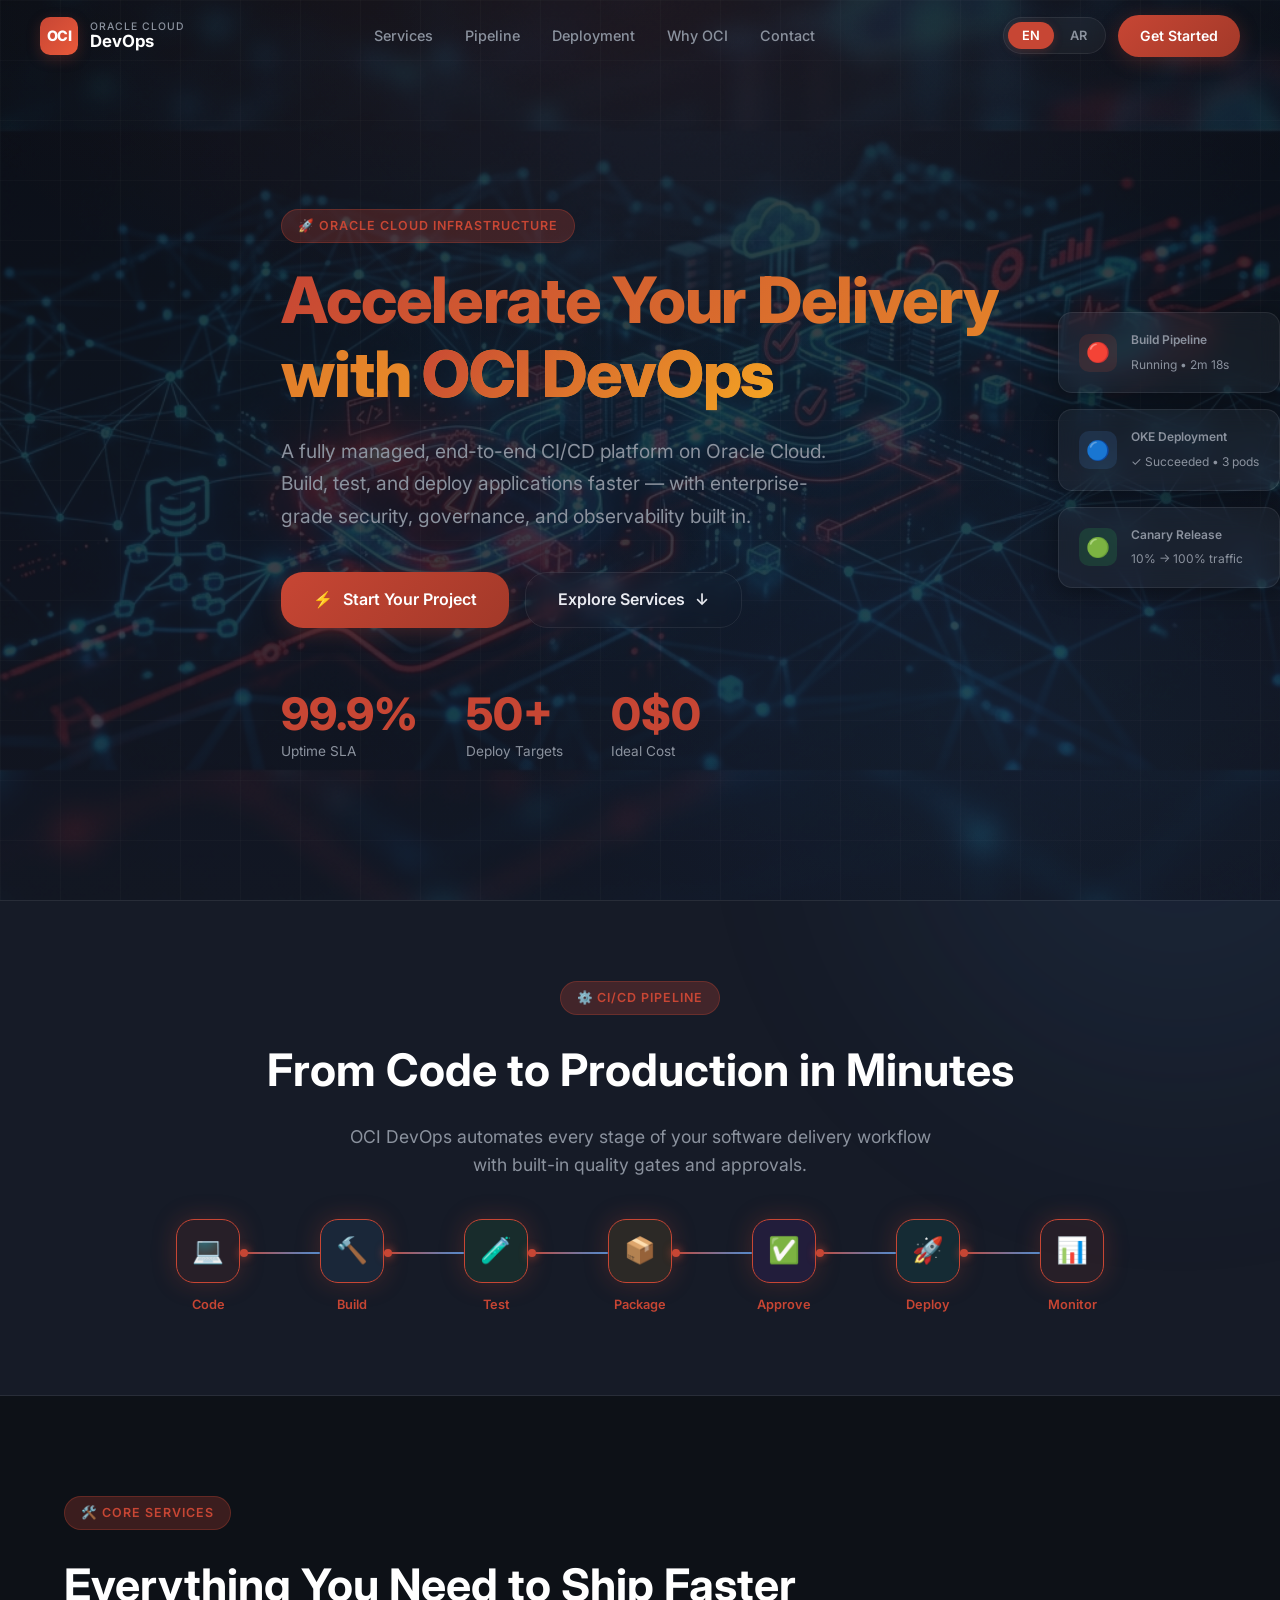
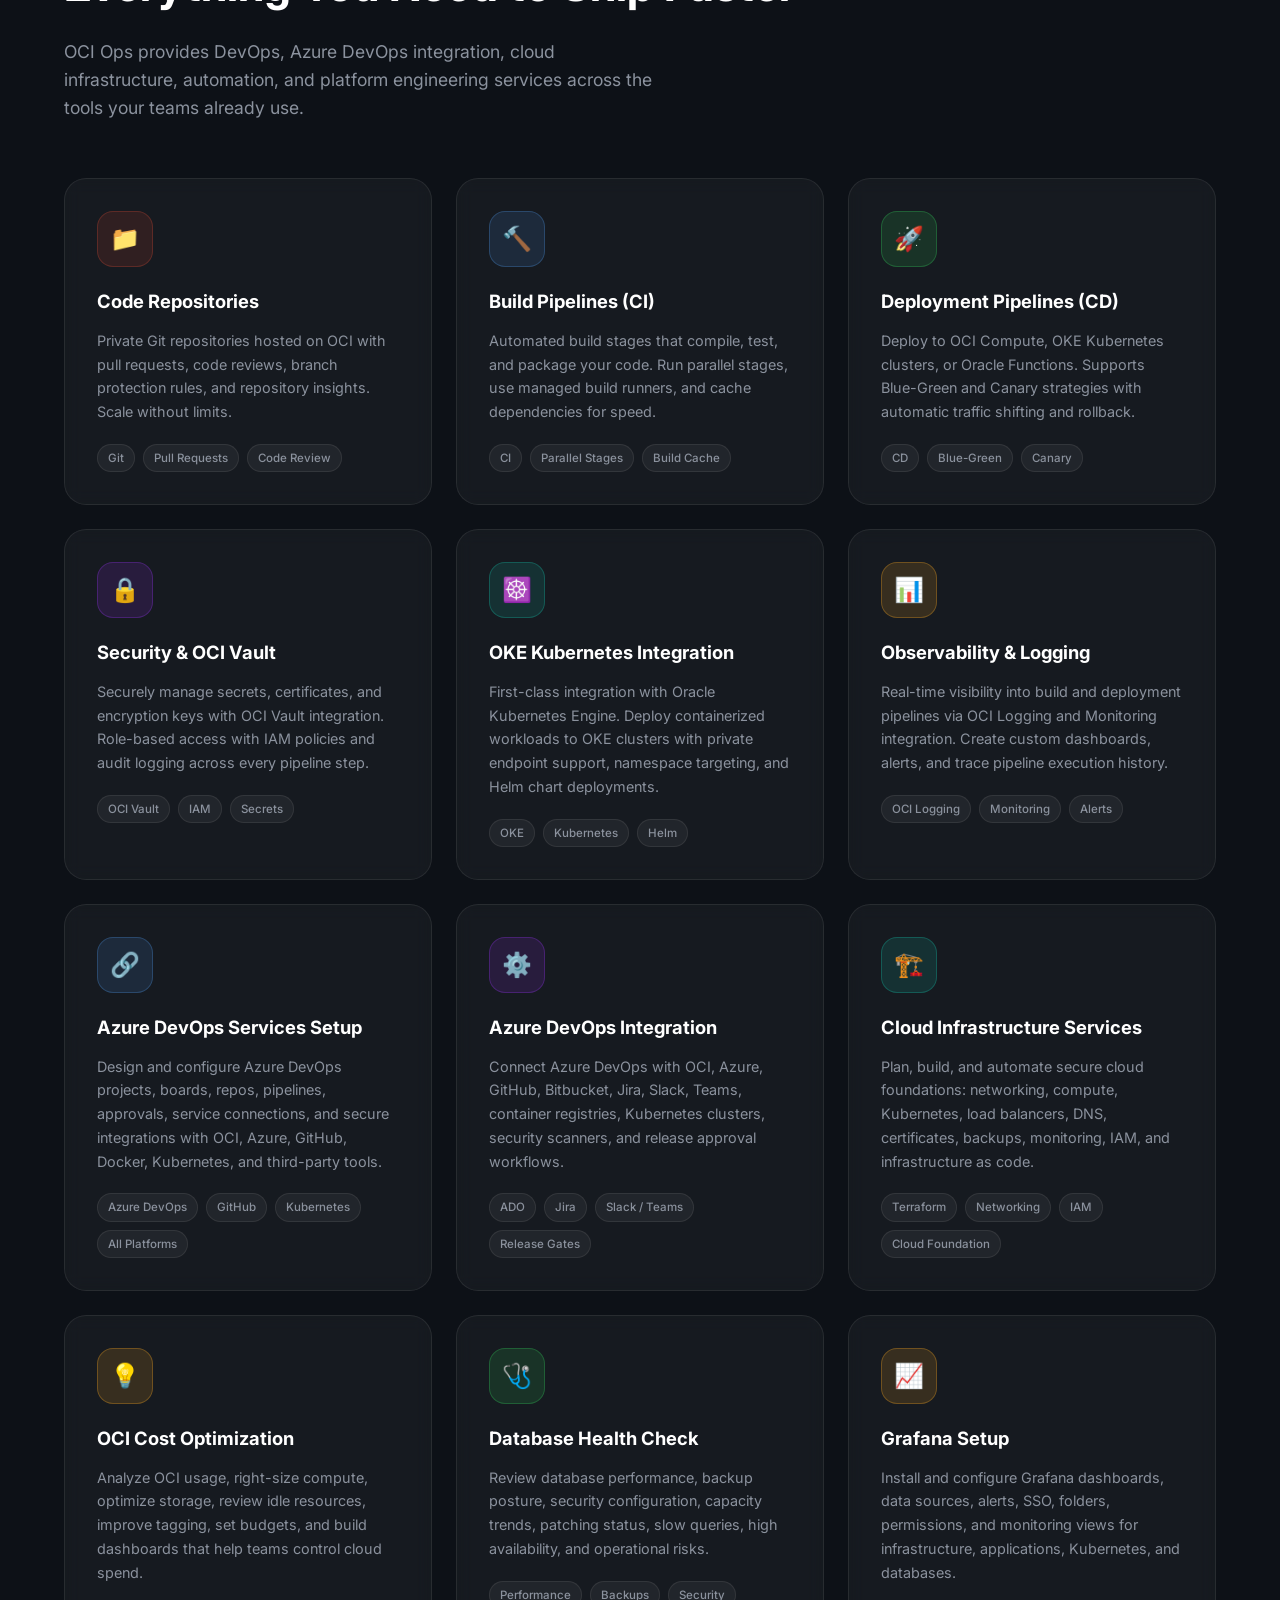
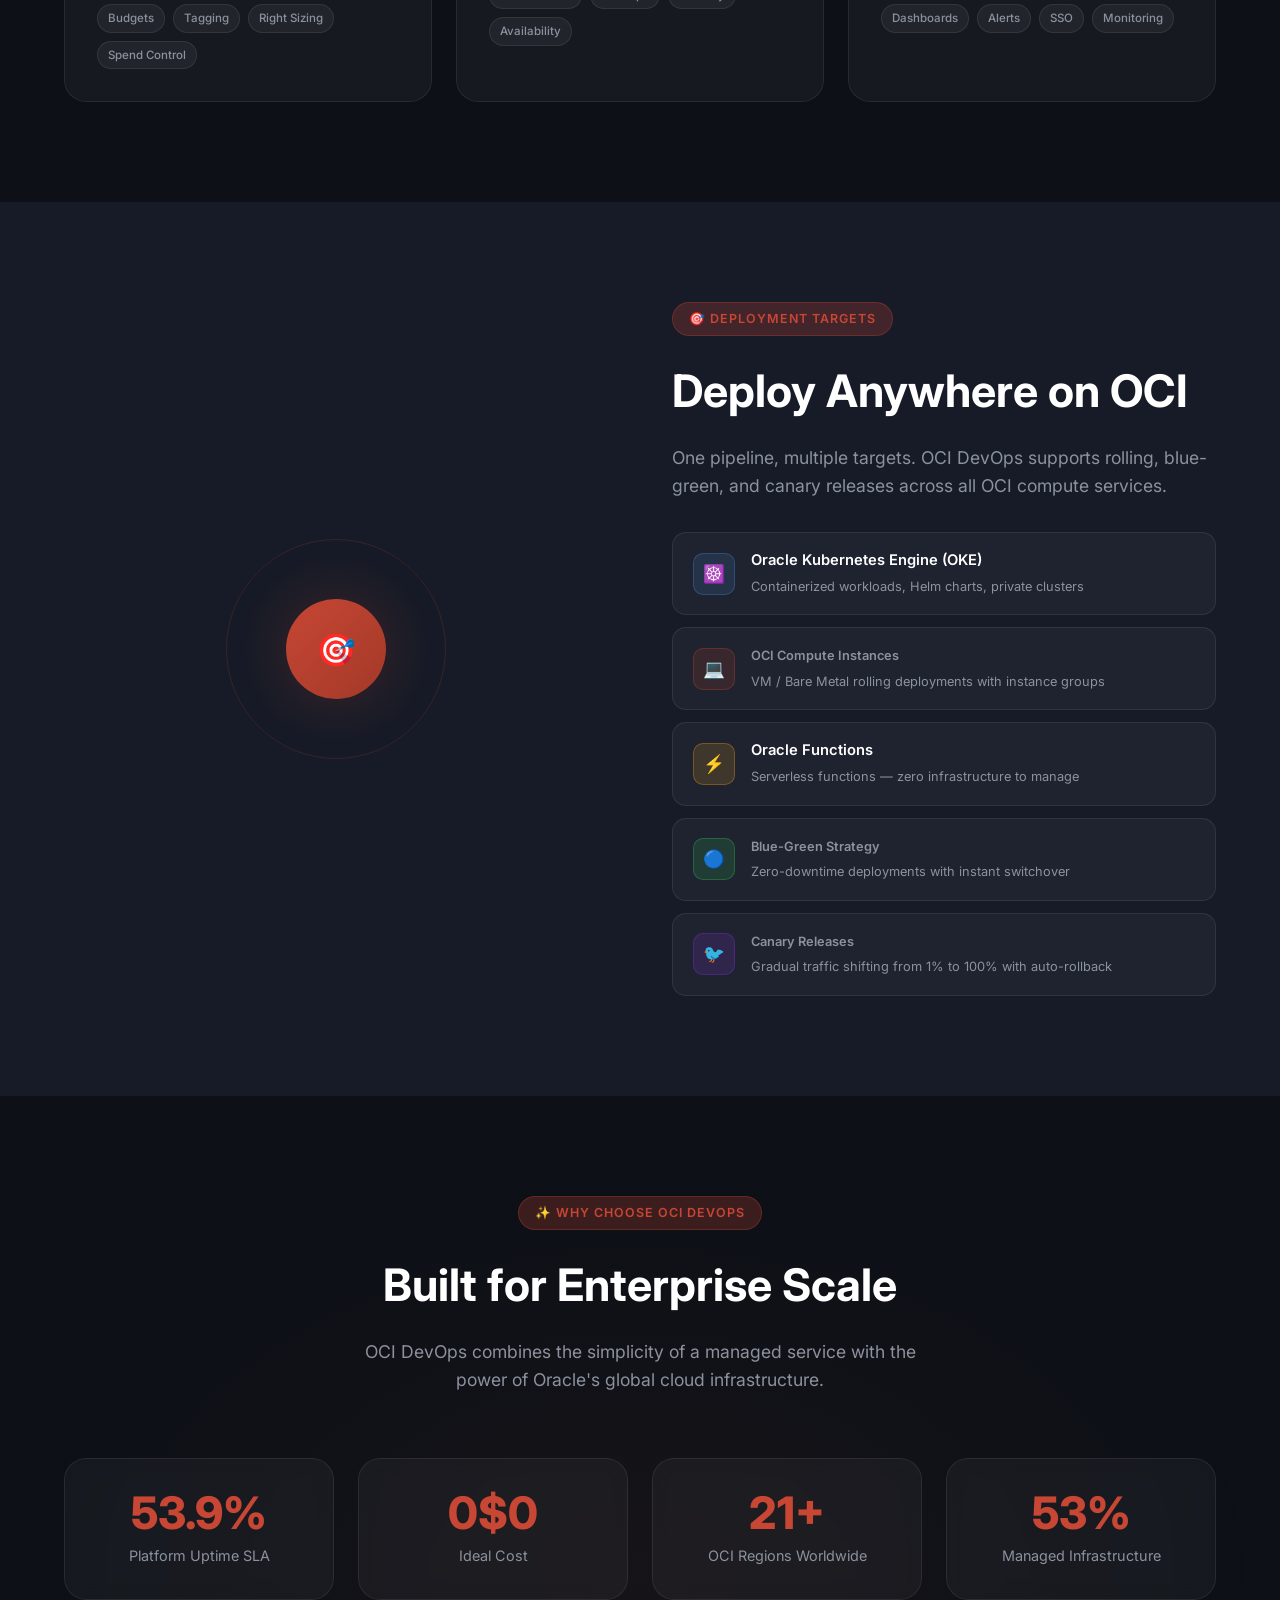
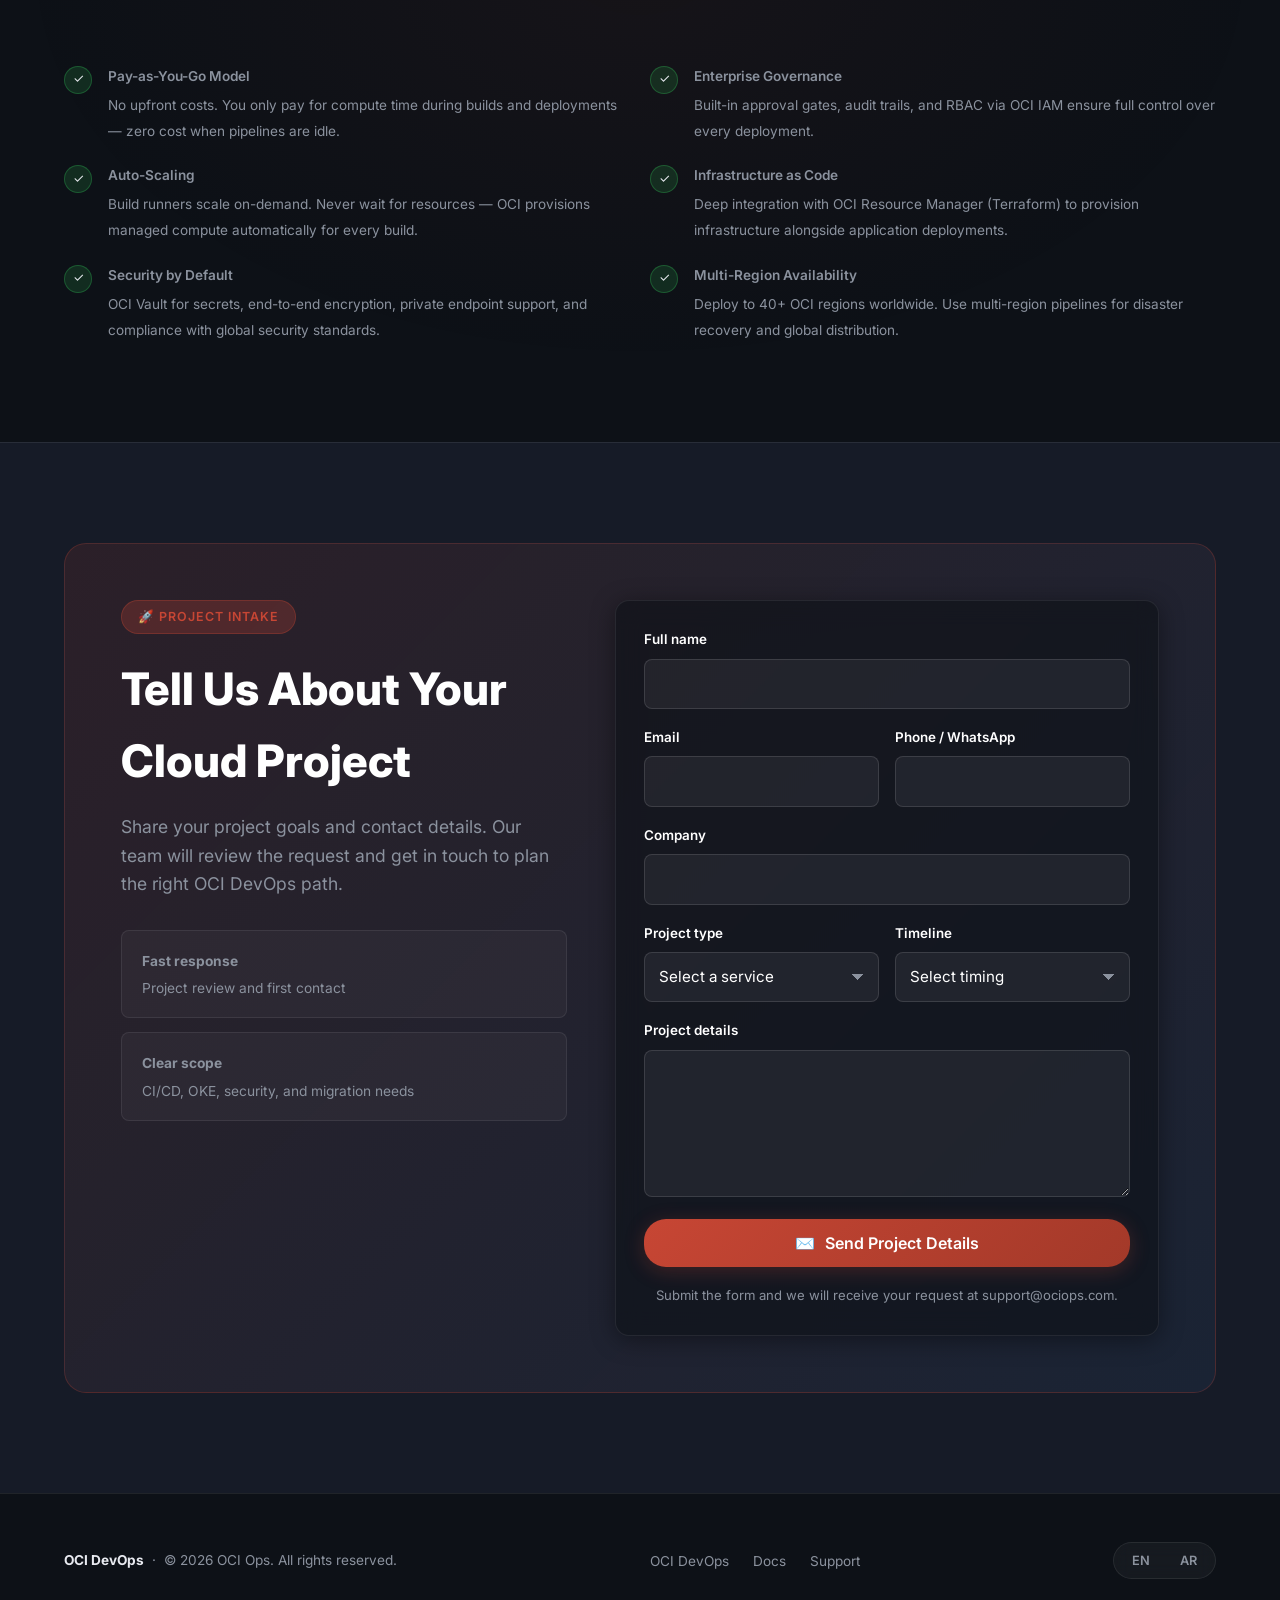
==== commit 82c76b30: "Add database health and Grafana services" ====
--- a/index.html
+++ b/index.html
@@ -579,6 +579,50 @@
           </div>
         </article>
 
+        <!-- Card 11: Database Health Check -->
+        <article class="service-card animate-on-scroll delay-5" aria-labelledby="svc-db-health-title">
+          <div class="service-icon icon-green">🩺</div>
+          <h3 class="service-title" id="svc-db-health-title">
+            <span class="content-en">Database Health Check</span>
+            <span class="content-ar">فحص صحة قواعد البيانات</span>
+          </h3>
+          <p class="service-desc">
+            <span class="content-en">Review database performance, backup posture, security configuration, capacity trends, patching status, slow queries, high availability, and operational risks.</span>
+            <span class="content-ar">مراجعة أداء قواعد البيانات وحالة النسخ الاحتياطي وإعدادات الأمان واتجاهات السعة وحالة التحديثات والاستعلامات البطيئة والتوفر العالي والمخاطر التشغيلية.</span>
+          </p>
+          <div class="service-tags">
+            <span class="service-tag">Performance</span>
+            <span class="service-tag">Backups</span>
+            <span class="service-tag">Security</span>
+            <span class="service-tag">
+              <span class="content-en">Availability</span>
+              <span class="content-ar">التوفر</span>
+            </span>
+          </div>
+        </article>
+
+        <!-- Card 12: Grafana Setup -->
+        <article class="service-card animate-on-scroll delay-6" aria-labelledby="svc-grafana-title">
+          <div class="service-icon icon-orange">📈</div>
+          <h3 class="service-title" id="svc-grafana-title">
+            <span class="content-en">Grafana Setup</span>
+            <span class="content-ar">إعداد Grafana</span>
+          </h3>
+          <p class="service-desc">
+            <span class="content-en">Install and configure Grafana dashboards, data sources, alerts, SSO, folders, permissions, and monitoring views for infrastructure, applications, Kubernetes, and databases.</span>
+            <span class="content-ar">تثبيت وتهيئة لوحات Grafana ومصادر البيانات والتنبيهات وتسجيل الدخول الموحد والمجلدات والصلاحيات ومشاهد المراقبة للبنية التحتية والتطبيقات وKubernetes وقواعد البيانات.</span>
+          </p>
+          <div class="service-tags">
+            <span class="service-tag">Dashboards</span>
+            <span class="service-tag">Alerts</span>
+            <span class="service-tag">SSO</span>
+            <span class="service-tag">
+              <span class="content-en">Monitoring</span>
+              <span class="content-ar">المراقبة</span>
+            </span>
+          </div>
+        </article>
+
       </div><!-- /.services-grid -->
     </div><!-- /.container -->
   </section>
@@ -855,6 +899,8 @@
                   <option value="Azure DevOps Integration">Azure DevOps Integration</option>
                   <option value="Cloud Infrastructure Services">Cloud Infrastructure Services</option>
                   <option value="OCI Cost Optimization">OCI Cost Optimization</option>
+                  <option value="Database Health Check">Database Health Check</option>
+                  <option value="Grafana Setup">Grafana Setup</option>
                   <option value="OKE Kubernetes">OKE Kubernetes</option>
                   <option value="Cloud Migration">Cloud Migration</option>
                   <option value="DevOps Consulting">DevOps Consulting</option>
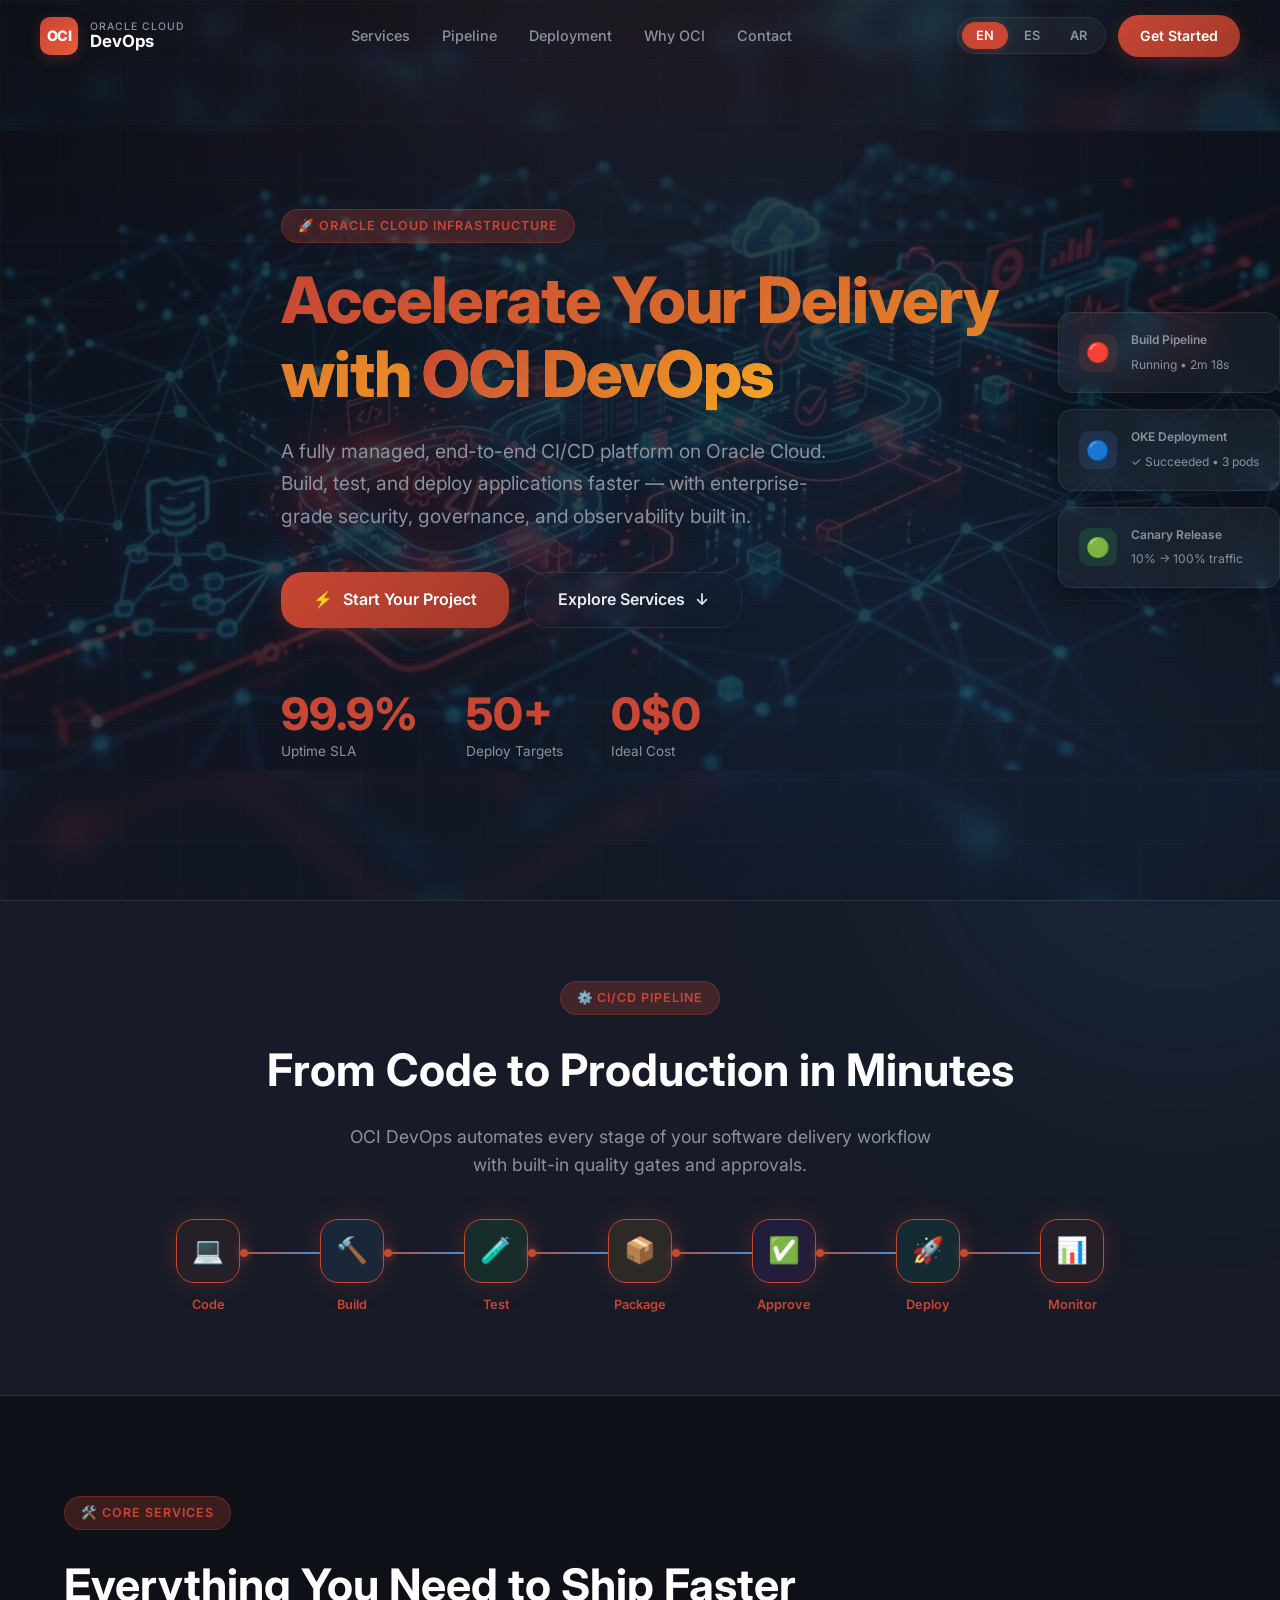
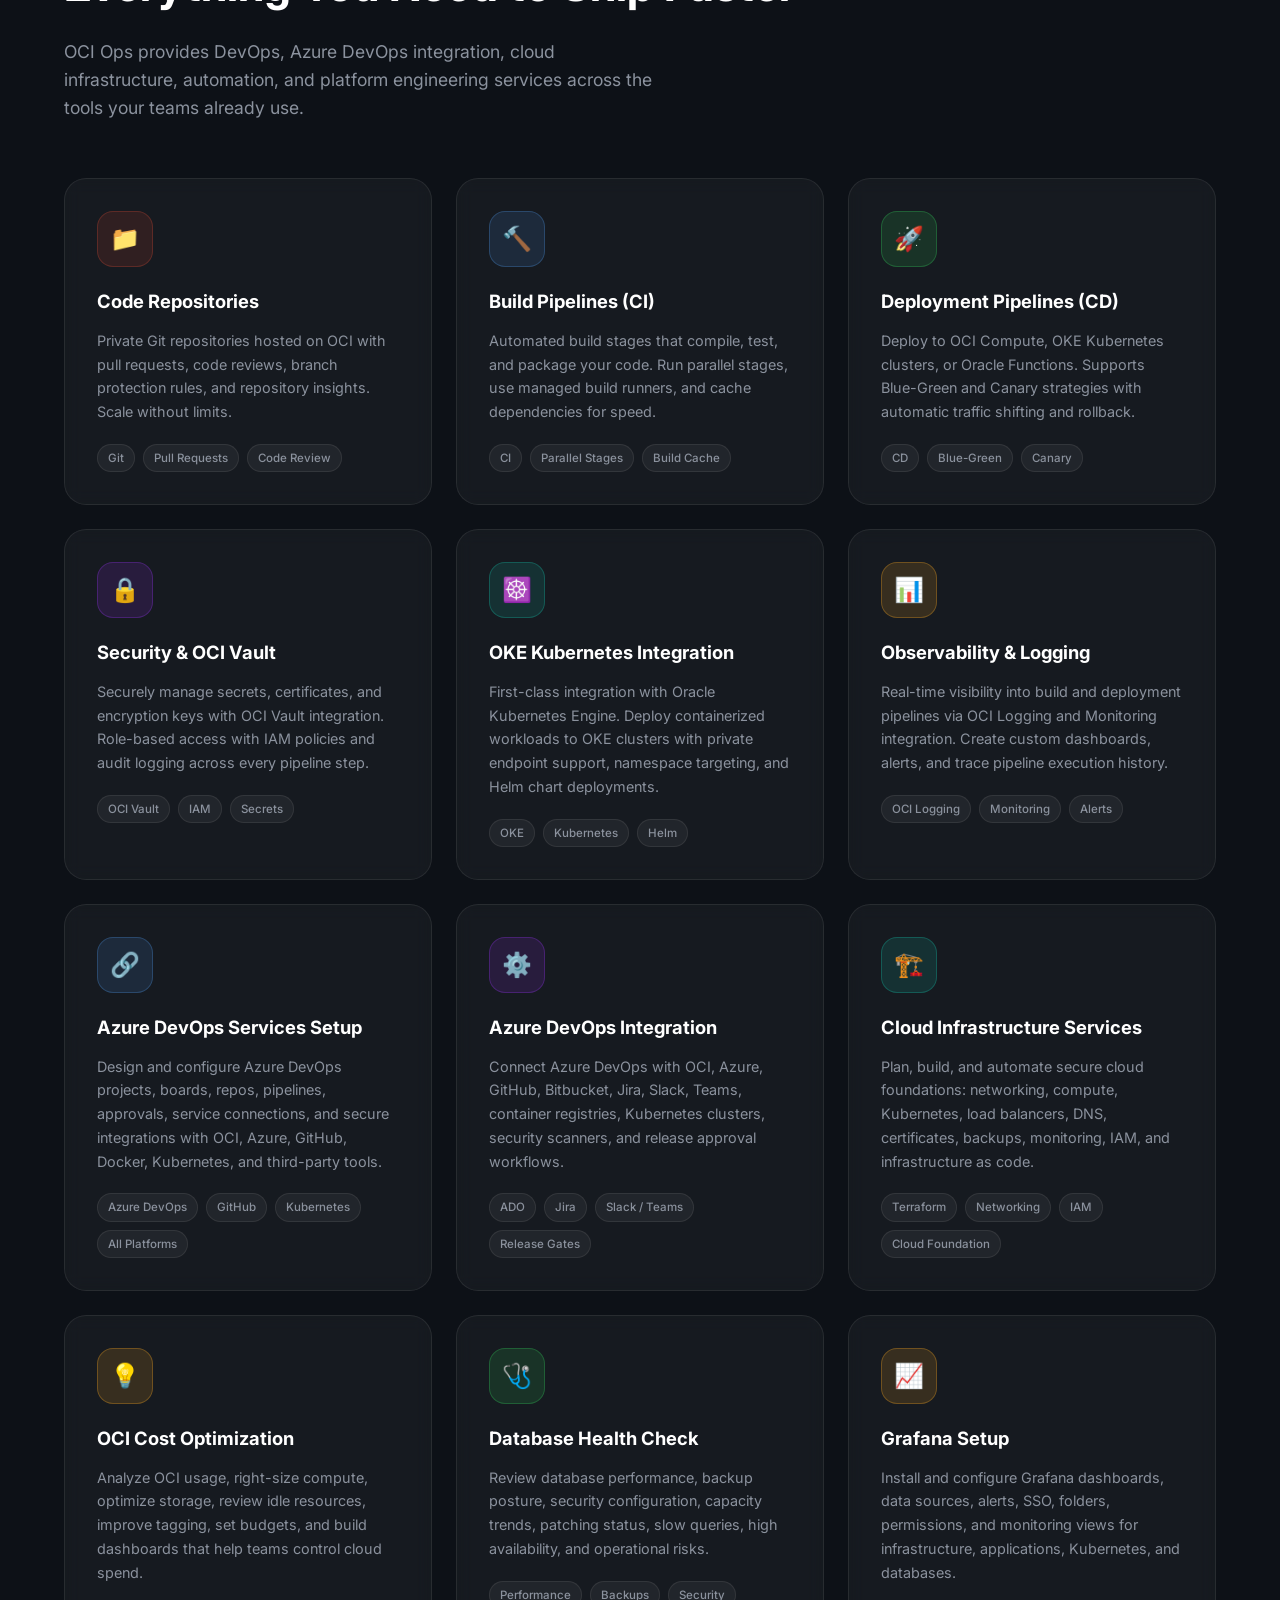
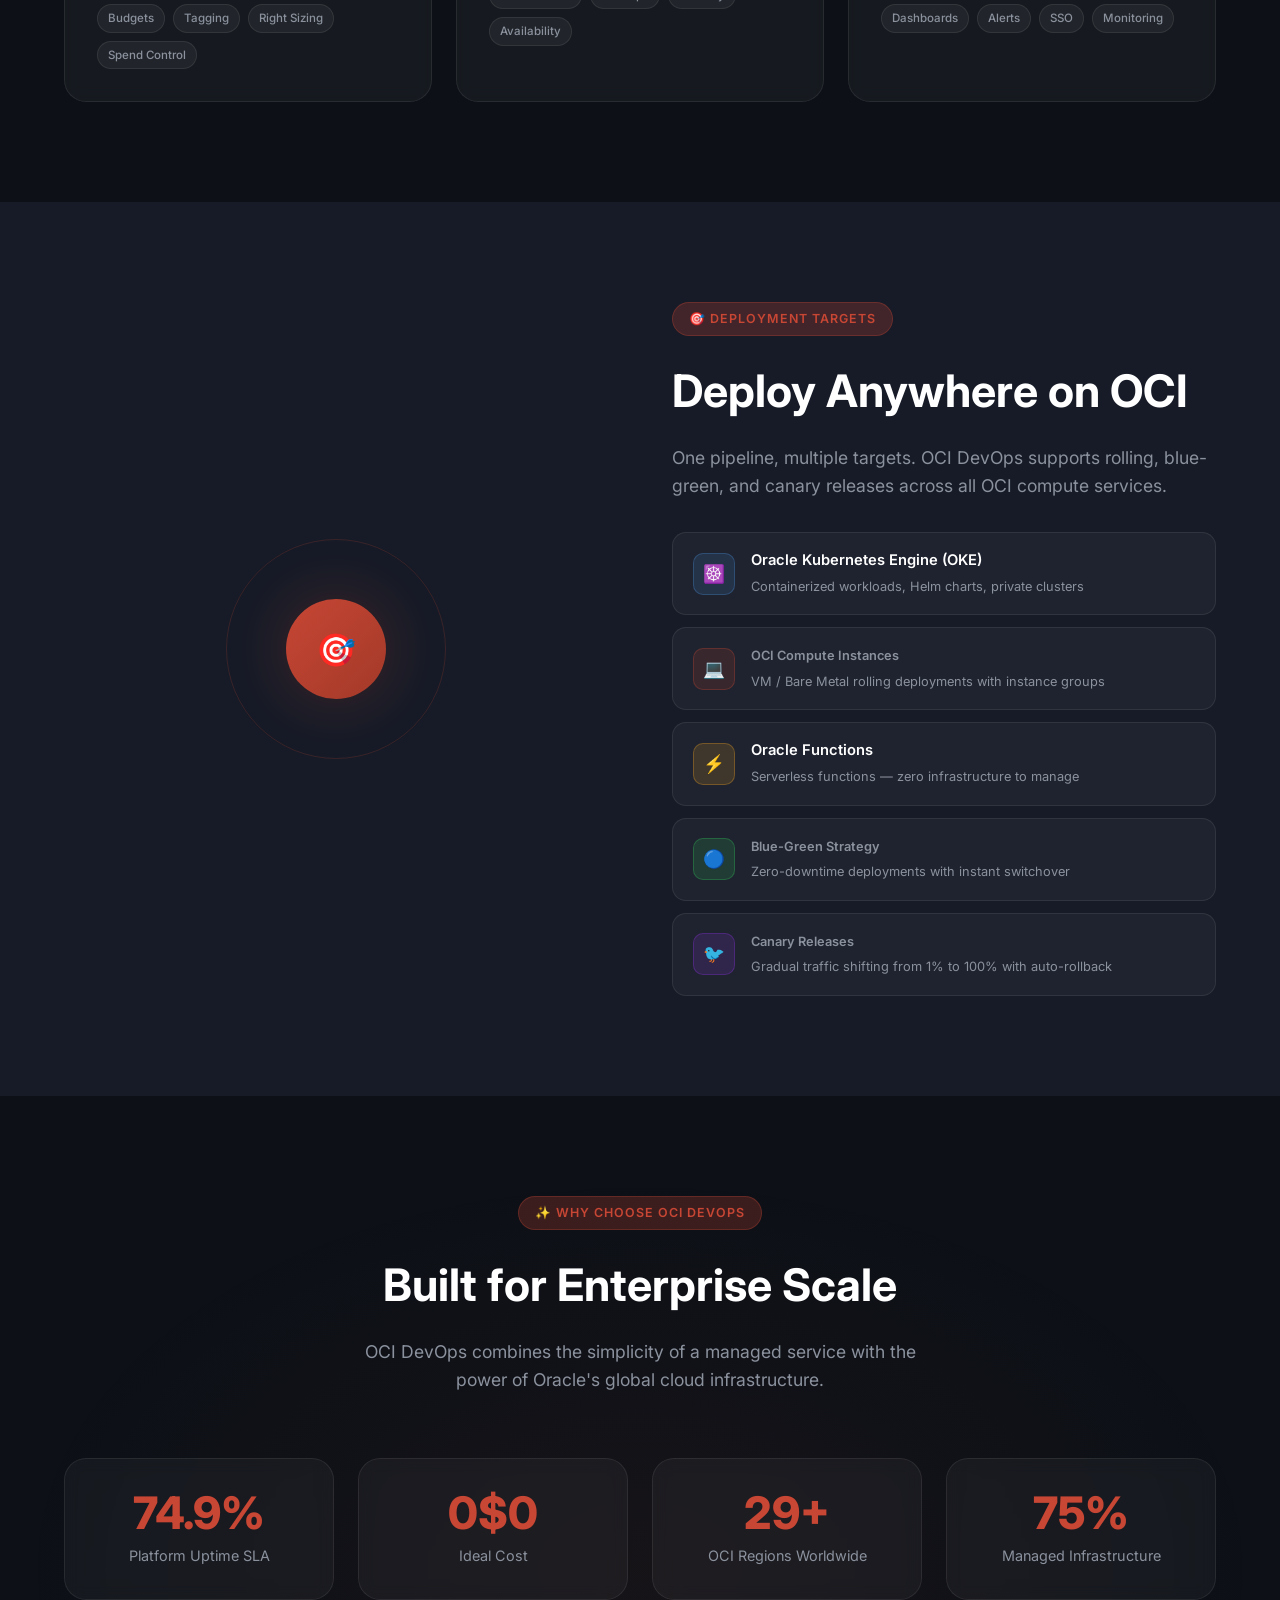
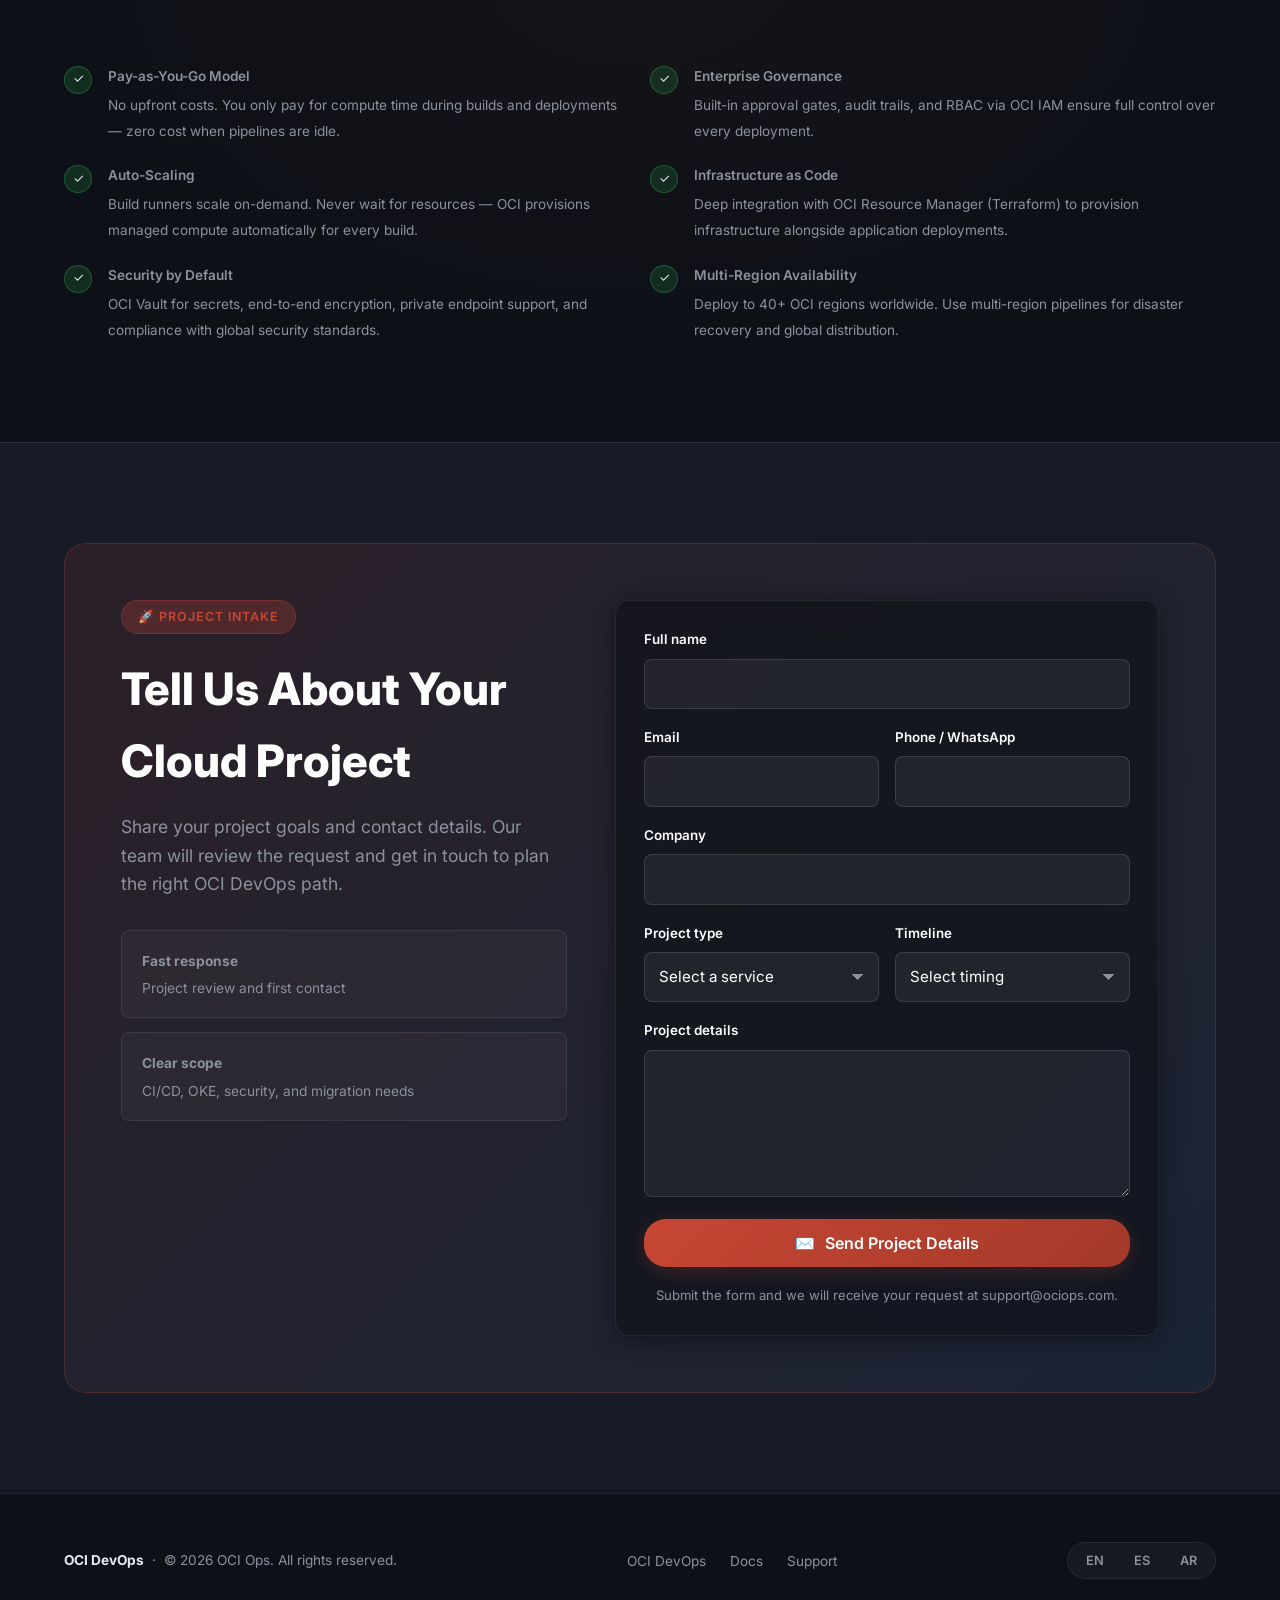
==== commit 6d6e85c2: "Add Spanish language support" ====
--- a/index.html
+++ b/index.html
@@ -76,8 +76,9 @@
       <div class="nav-controls">
         <!-- Language toggle -->
         <div class="lang-toggle" role="group" aria-label="Language selector">
-          <button class="lang-btn active" id="lang-en" aria-label="Switch to English">EN</button>
-          <button class="lang-btn"        id="lang-ar" aria-label="التبديل إلى العربية">AR</button>
+          <button class="lang-btn active" id="lang-en" aria-label="Switch to English" onclick="setLanguage('en')">EN</button>
+          <button class="lang-btn"        id="lang-es" aria-label="Cambiar a español" onclick="setLanguage('es')">ES</button>
+          <button class="lang-btn"        id="lang-ar" aria-label="التبديل إلى العربية" onclick="setLanguage('ar')">AR</button>
         </div>
 
         <!-- CTA button (desktop) -->
@@ -893,7 +894,7 @@
                   <span class="content-ar">نوع المشروع</span>
                 </label>
                 <select id="project-type" name="projectType" required>
-                  <option value="" data-en="Select a service" data-ar="اختر الخدمة">Select a service</option>
+                  <option value="" data-en="Select a service" data-es="Selecciona un servicio" data-ar="اختر الخدمة">Select a service</option>
                   <option value="CI/CD Pipeline">CI/CD Pipeline</option>
                   <option value="Azure DevOps Setup">Azure DevOps Setup</option>
                   <option value="Azure DevOps Integration">Azure DevOps Integration</option>
@@ -912,7 +913,7 @@
                   <span class="content-ar">الجدول الزمني</span>
                 </label>
                 <select id="project-timeline" name="timeline" required>
-                  <option value="" data-en="Select timing" data-ar="اختر التوقيت">Select timing</option>
+                  <option value="" data-en="Select timing" data-es="Selecciona el plazo" data-ar="اختر التوقيت">Select timing</option>
                   <option value="Immediately">Immediately</option>
                   <option value="Within 2 weeks">Within 2 weeks</option>
                   <option value="Within 1 month">Within 1 month</option>
@@ -974,6 +975,7 @@
         <!-- Footer language toggle -->
         <div class="lang-toggle">
           <button class="lang-btn" id="footer-lang-en" onclick="document.getElementById('lang-en').click()">EN</button>
+          <button class="lang-btn" id="footer-lang-es" onclick="document.getElementById('lang-es').click()">ES</button>
           <button class="lang-btn" id="footer-lang-ar" onclick="document.getElementById('lang-ar').click()">AR</button>
         </div>
 
@@ -982,7 +984,7 @@
   </footer>
 
   <!-- ── Scripts ── -->
-  <script src="script.js"></script>
+  <script src="script.js?v=20260618-es"></script>
 
 </body>
 </html>
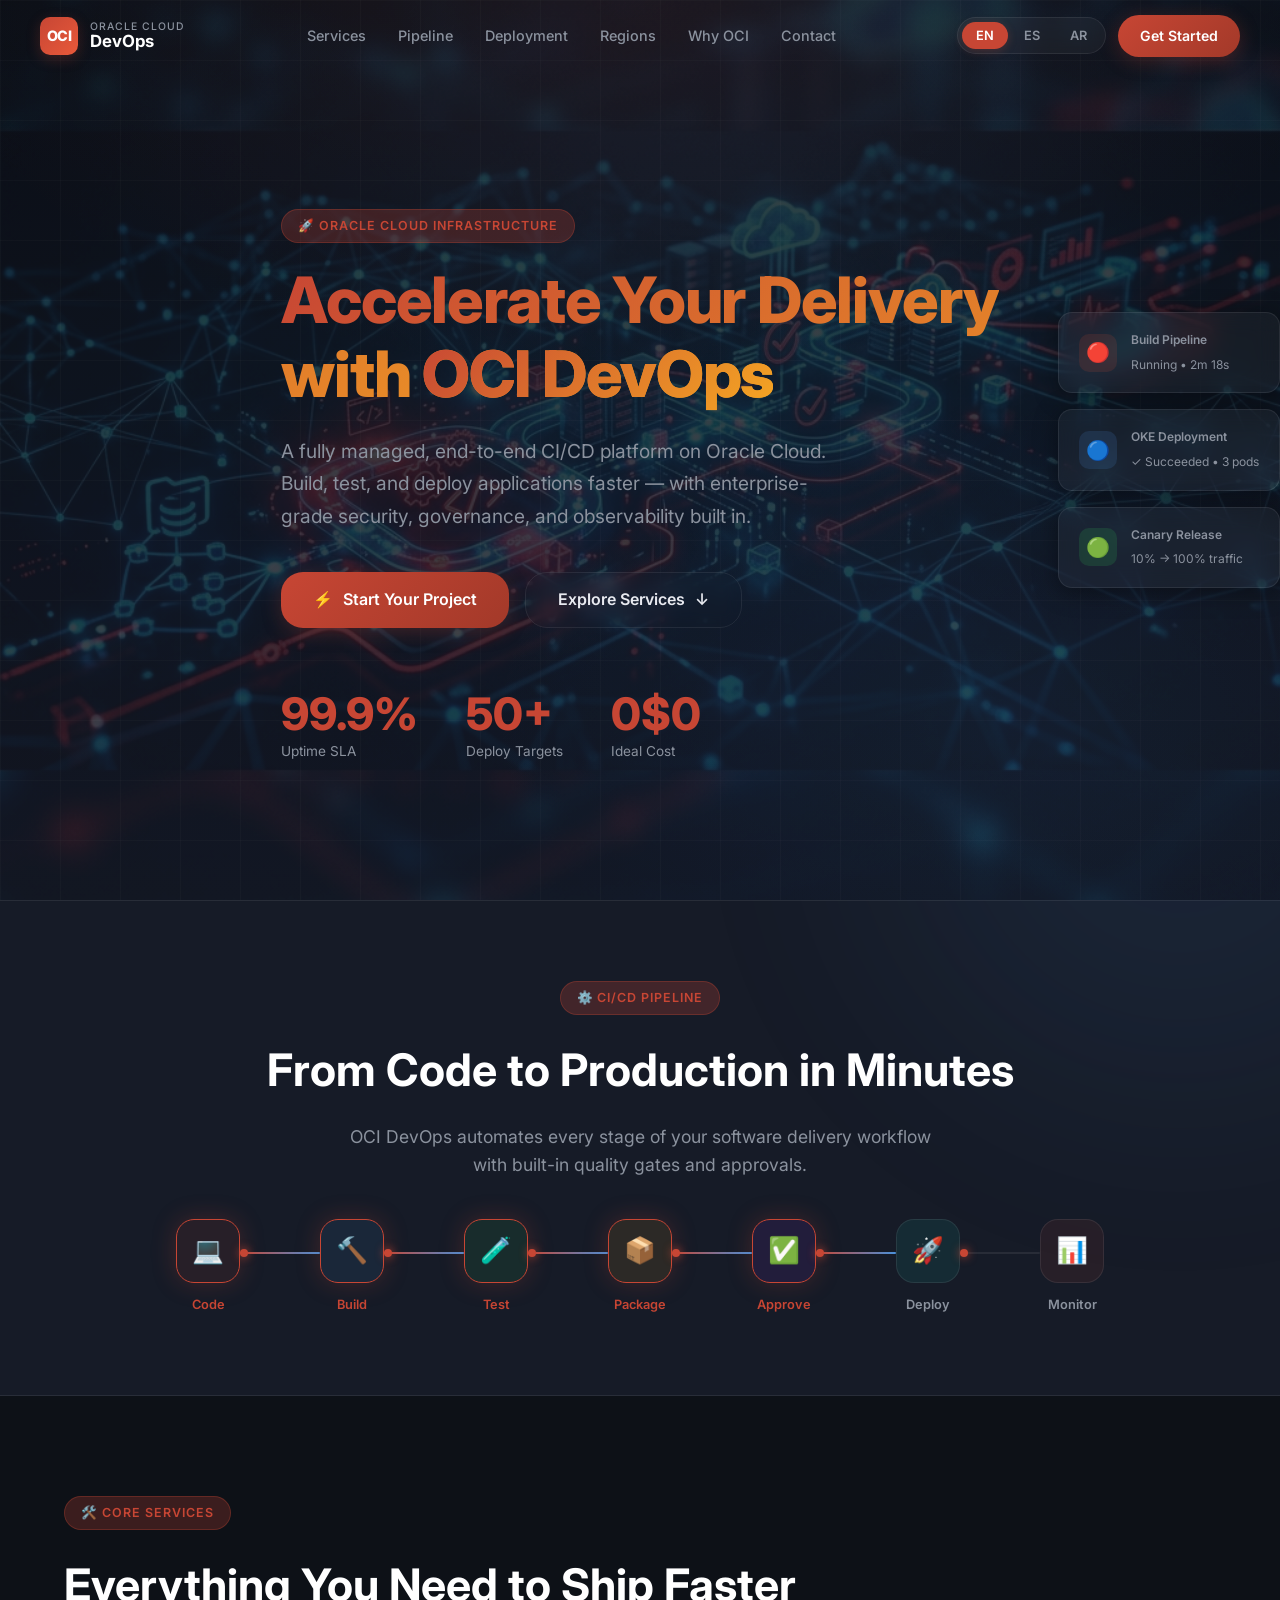
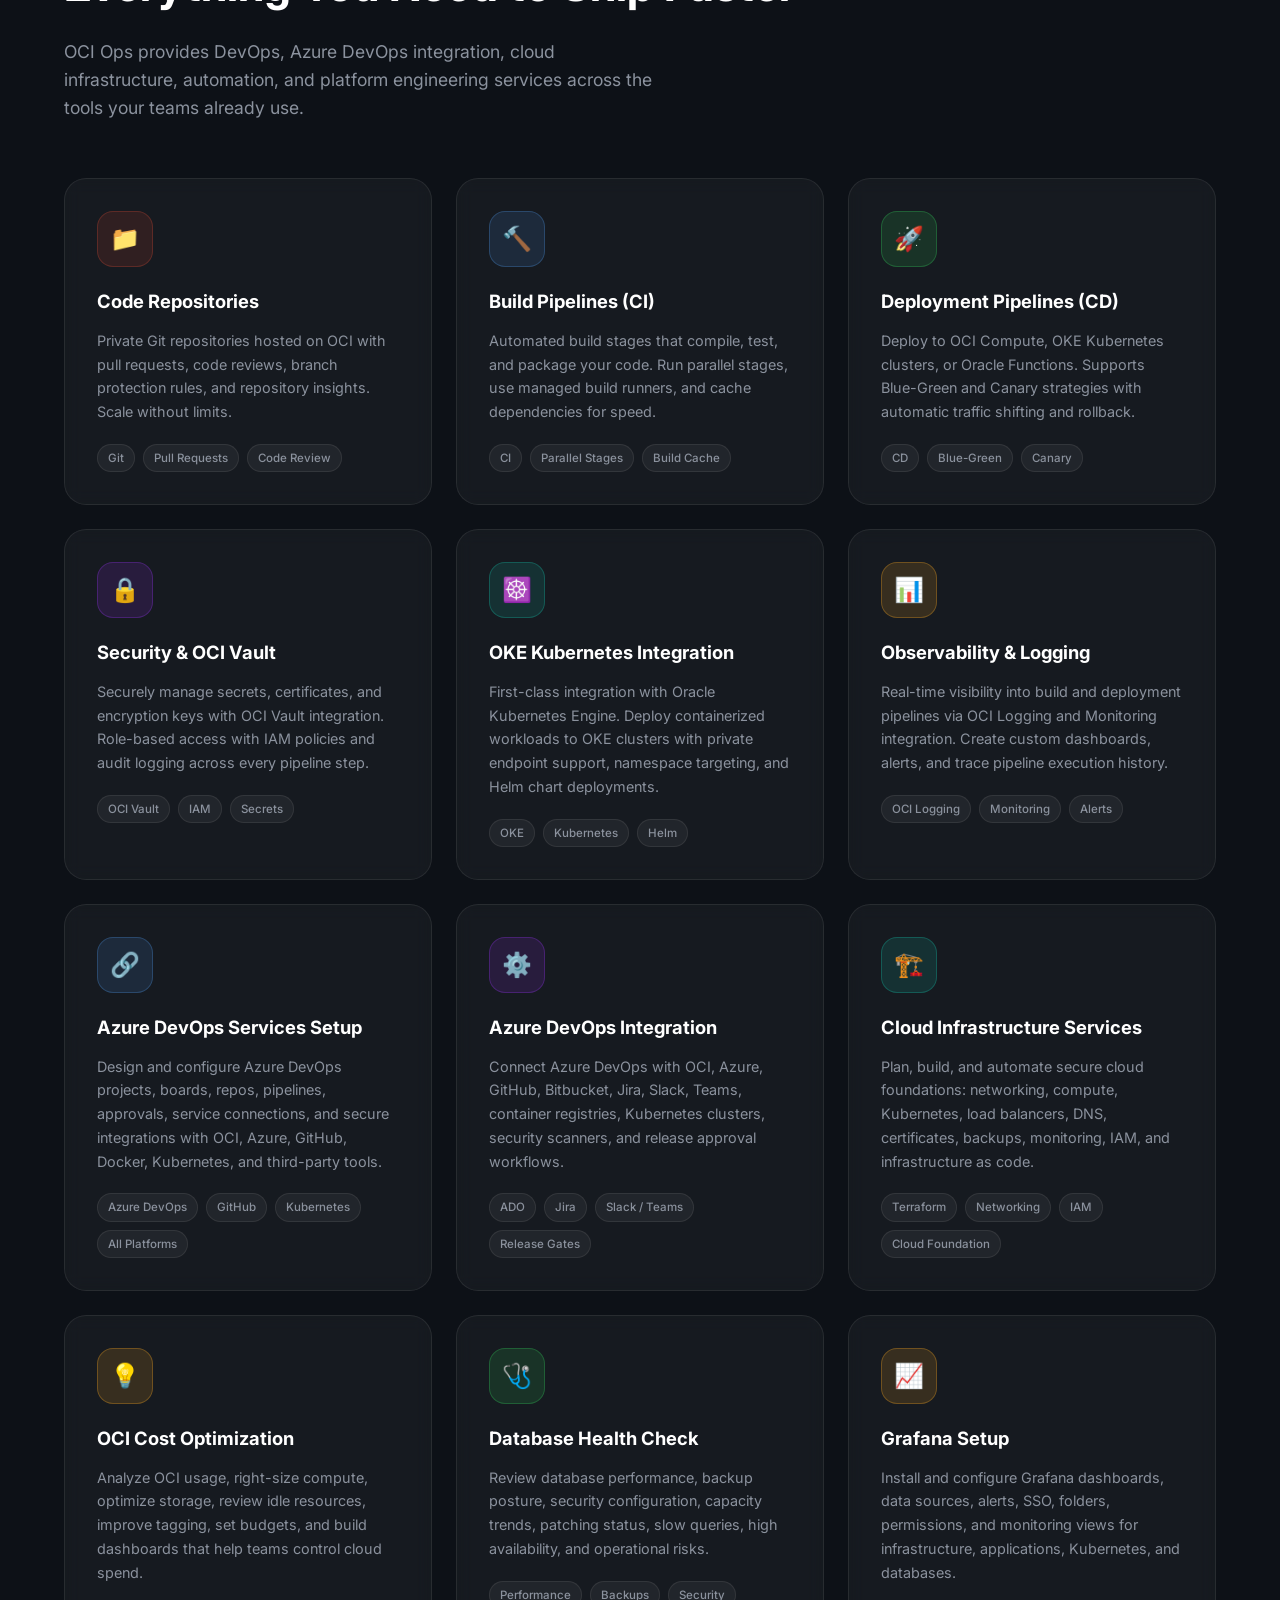
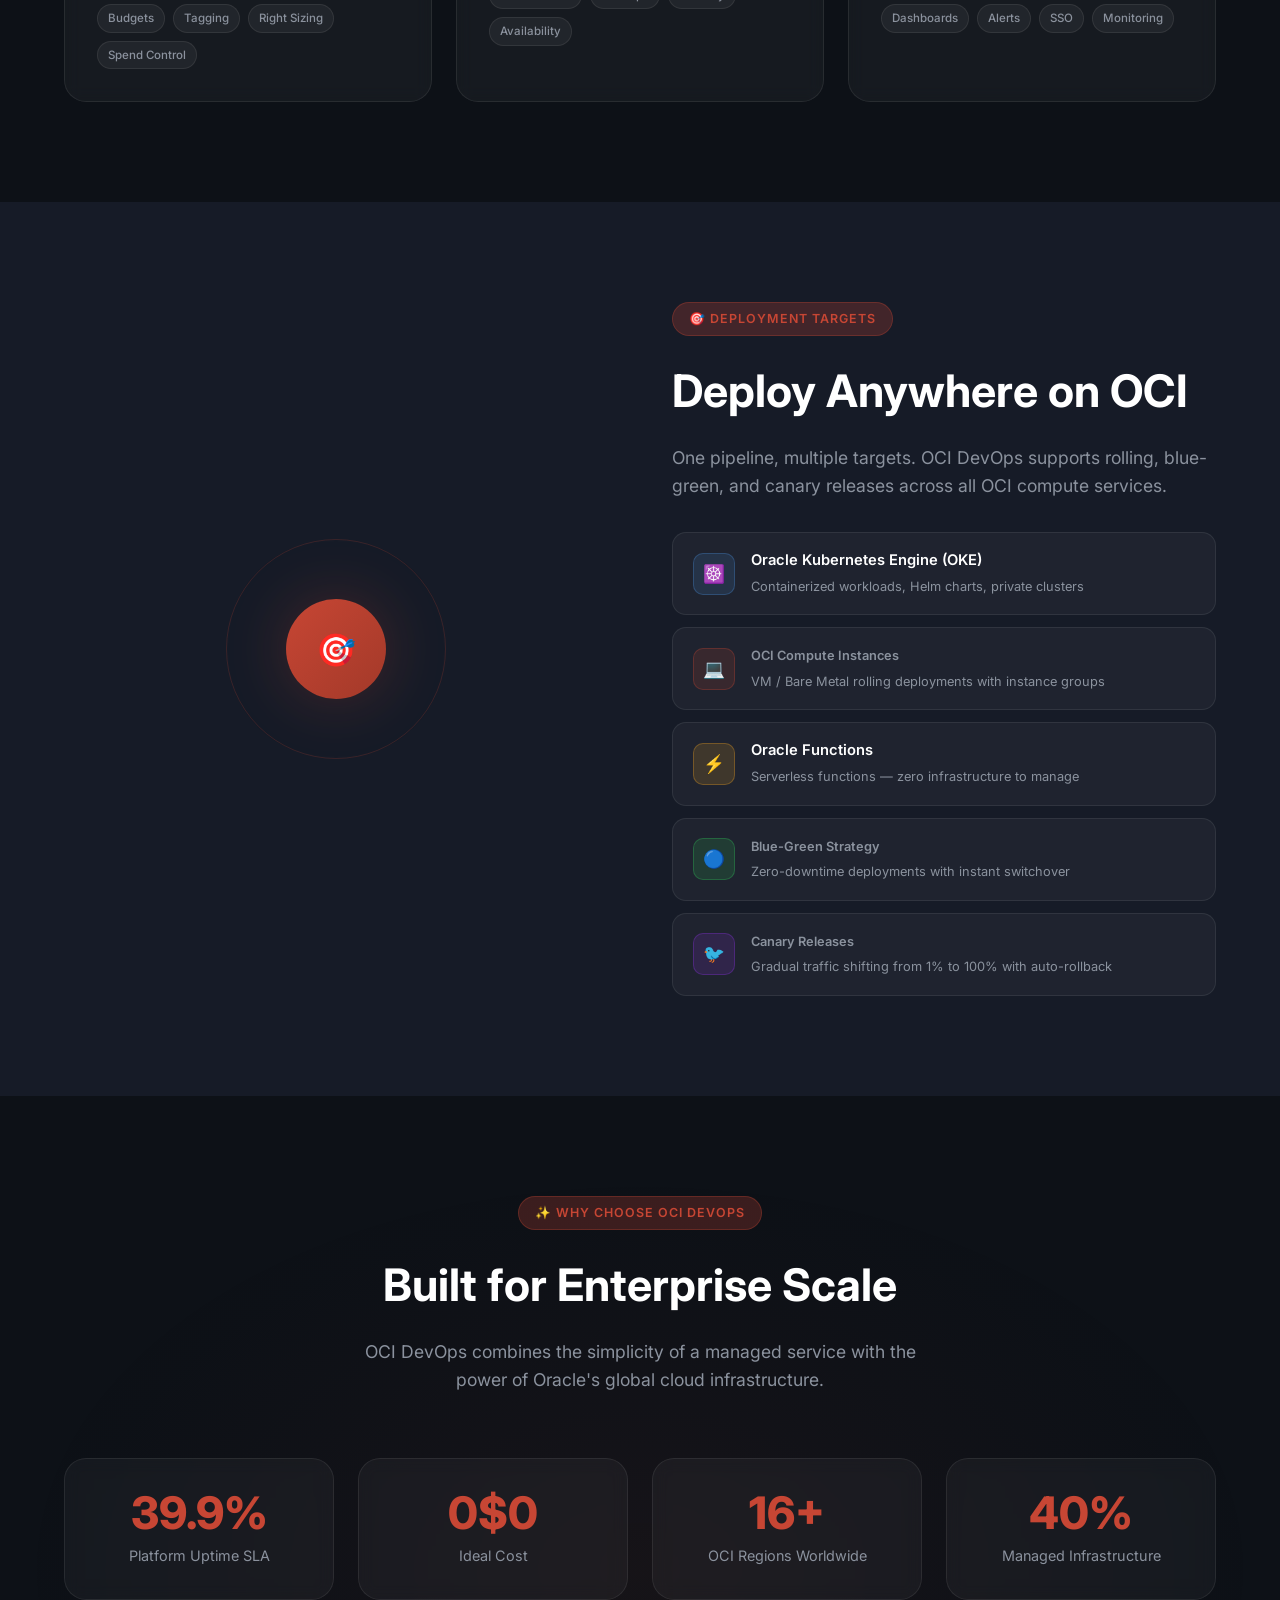
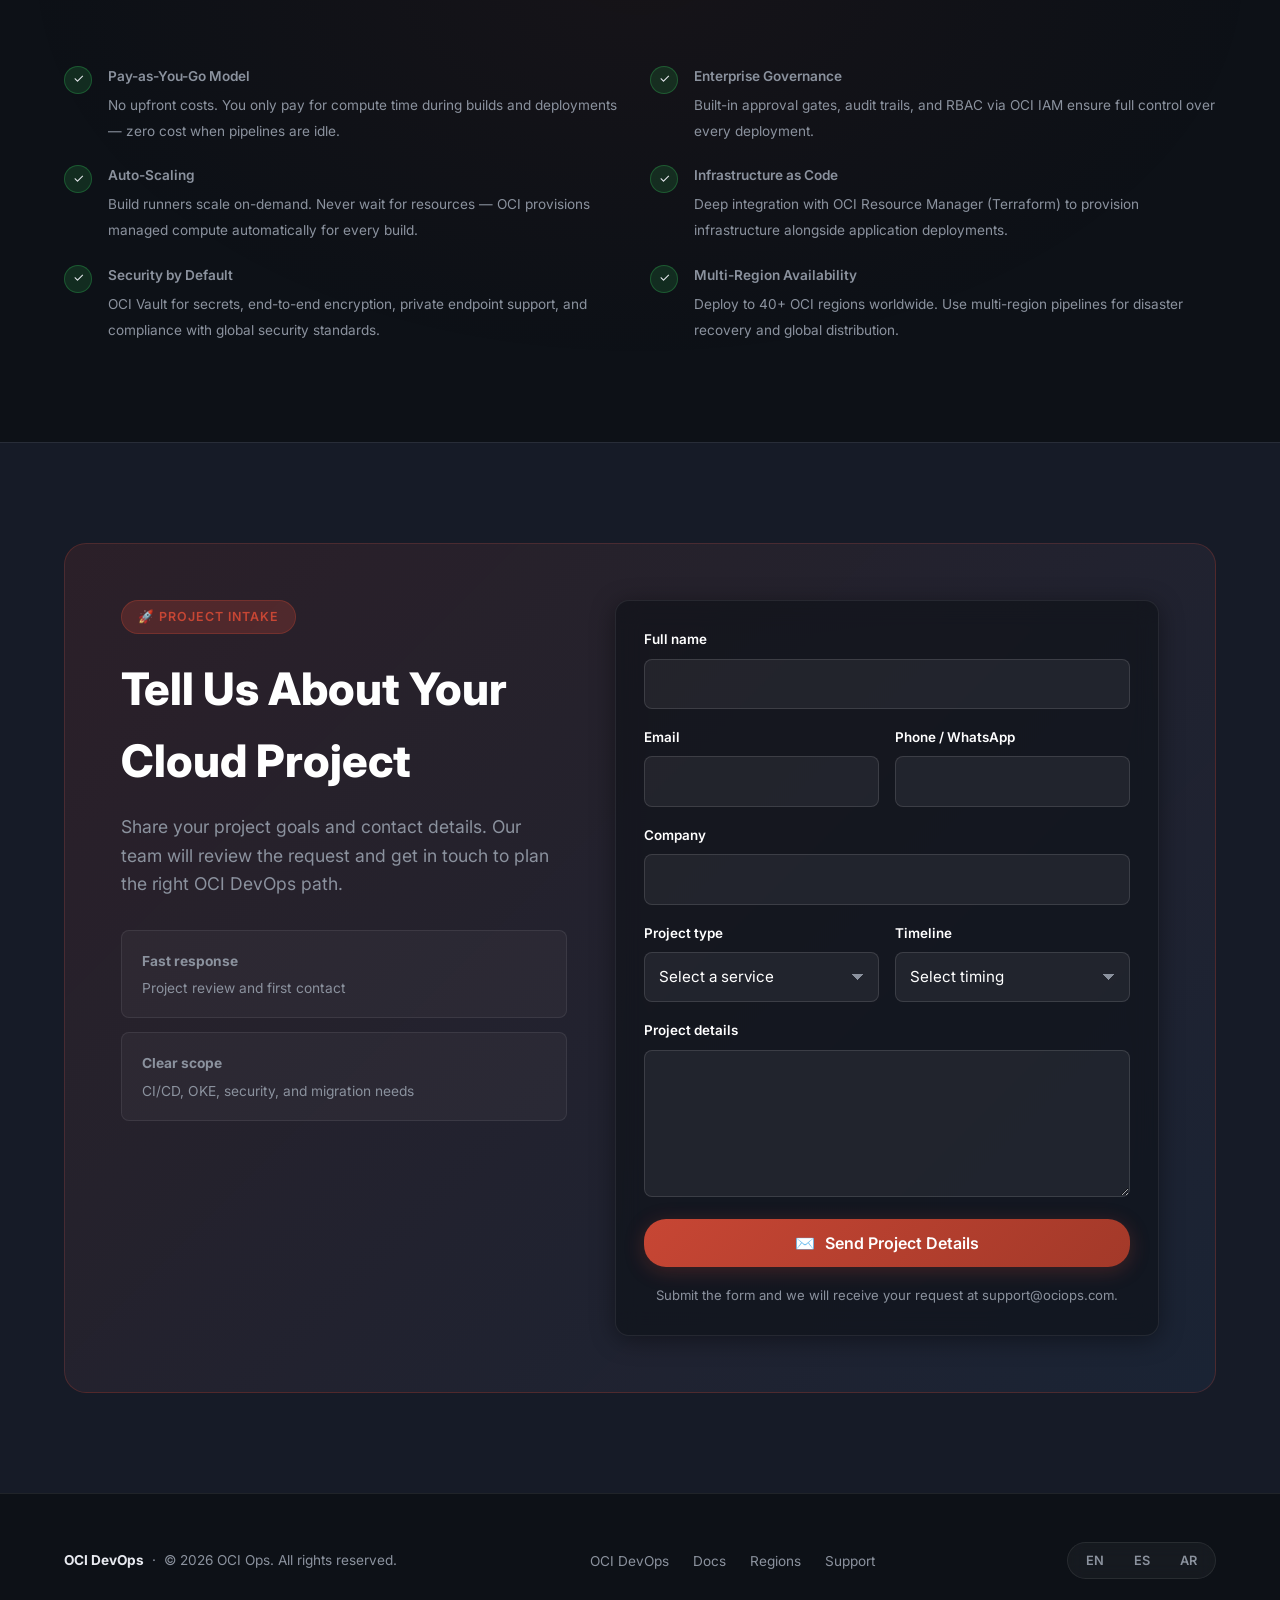
==== commit 8b9f5a1e: "Add OCI regions map page" ====
--- a/index.html
+++ b/index.html
@@ -62,6 +62,10 @@
           <span class="content-en">Deployment</span>
           <span class="content-ar">النشر</span>
         </a></li>
+        <li><a href="regions.html" id="nav-regions">
+          <span class="content-en">Regions</span>
+          <span class="content-ar">المناطق</span>
+        </a></li>
         <li><a href="#why"       id="nav-why">
           <span class="content-en">Why OCI</span>
           <span class="content-ar">لماذا OCI</span>
@@ -106,6 +110,9 @@
     </a>
     <a href="#deploy" id="mob-deploy">
       <span class="content-en">Deployment</span><span class="content-ar">النشر</span>
+    </a>
+    <a href="regions.html" id="mob-regions">
+      <span class="content-en">Regions</span><span class="content-ar">المناطق</span>
     </a>
     <a href="#why" id="mob-why">
       <span class="content-en">Why OCI</span><span class="content-ar">لماذا OCI</span>
@@ -967,6 +974,9 @@
           <li><a href="https://docs.oracle.com/en-us/iaas/Content/devops/using/home.htm" target="_blank" rel="noopener" id="footer-docs">
             <span class="content-en">Docs</span><span class="content-ar">التوثيق</span>
           </a></li>
+          <li><a href="regions.html" id="footer-regions">
+            <span class="content-en">Regions</span><span class="content-ar">المناطق</span>
+          </a></li>
           <li><a href="https://www.oracle.com/support/"   target="_blank" rel="noopener" id="footer-support">
             <span class="content-en">Support</span><span class="content-ar">الدعم</span>
           </a></li>
@@ -984,7 +994,7 @@
   </footer>
 
   <!-- ── Scripts ── -->
-  <script src="script.js?v=20260618-es"></script>
+  <script src="script.js?v=20260620-regions"></script>
 
 </body>
 </html>
--- a/style.css
+++ b/style.css
@@ -1195,6 +1195,233 @@
 }
 
 /* ================================================================
+   OCI REGIONS MAP PAGE
+================================================================ */
+.regions-page {
+  padding-top: 72px;
+}
+
+.regions-hero {
+  position: relative;
+  padding: 120px 0 72px;
+  overflow: hidden;
+  background:
+    radial-gradient(ellipse 70% 50% at 20% 20%, rgba(199,70,52,0.12) 0%, transparent 68%),
+    radial-gradient(ellipse 60% 50% at 82% 12%, rgba(74,144,217,0.1) 0%, transparent 70%),
+    linear-gradient(180deg, var(--color-bg) 0%, var(--color-bg-surface) 100%);
+  border-bottom: 1px solid var(--color-border);
+}
+
+.regions-hero-grid {
+  display: grid;
+  grid-template-columns: minmax(0, 0.88fr) minmax(340px, 1.12fr);
+  gap: 44px;
+  align-items: center;
+}
+
+.regions-summary {
+  display: grid;
+  grid-template-columns: repeat(3, minmax(0, 1fr));
+  gap: 14px;
+  margin-top: 34px;
+}
+
+.regions-summary-card {
+  padding: 18px;
+  border: 1px solid var(--color-border);
+  border-radius: var(--radius-sm);
+  background: var(--color-bg-card);
+}
+
+.regions-summary-card strong {
+  display: block;
+  color: var(--color-text-light);
+  font-size: 1.6rem;
+  line-height: 1;
+  margin-bottom: 8px;
+}
+
+.regions-summary-card span {
+  color: var(--color-text-muted);
+  font-size: 0.82rem;
+}
+
+.regions-map-card {
+  position: relative;
+  border: 1px solid rgba(199,70,52,0.22);
+  border-radius: var(--radius-lg);
+  background: rgba(13,17,23,0.66);
+  box-shadow: var(--shadow-card), var(--shadow-glow);
+  overflow: hidden;
+  min-height: 420px;
+}
+
+.regions-map {
+  position: absolute;
+  inset: 0;
+  background:
+    linear-gradient(rgba(255,255,255,0.035) 1px, transparent 1px),
+    linear-gradient(90deg, rgba(255,255,255,0.035) 1px, transparent 1px),
+    radial-gradient(ellipse 64% 46% at 50% 52%, rgba(74,144,217,0.12) 0%, transparent 68%);
+  background-size: 38px 38px, 38px 38px, auto;
+}
+
+.map-continent {
+  position: absolute;
+  border: 1px solid rgba(255,255,255,0.08);
+  background: rgba(255,255,255,0.06);
+  border-radius: 48% 52% 45% 55%;
+  filter: blur(0.1px);
+}
+
+.map-na { width: 28%; height: 30%; left: 8%; top: 20%; transform: rotate(-14deg); }
+.map-sa { width: 16%; height: 30%; left: 28%; top: 52%; transform: rotate(14deg); }
+.map-eu { width: 18%; height: 18%; left: 47%; top: 22%; transform: rotate(7deg); }
+.map-af { width: 18%; height: 30%; left: 49%; top: 43%; transform: rotate(-8deg); }
+.map-asia { width: 30%; height: 34%; left: 61%; top: 23%; transform: rotate(8deg); }
+.map-au { width: 14%; height: 12%; left: 76%; top: 66%; transform: rotate(8deg); }
+
+.map-marker {
+  --x: 50%;
+  --y: 50%;
+  position: absolute;
+  left: var(--x);
+  top: var(--y);
+  width: 11px;
+  height: 11px;
+  border: 2px solid rgba(255,255,255,0.92);
+  border-radius: 50%;
+  background: var(--color-primary);
+  box-shadow: 0 0 0 6px rgba(199,70,52,0.15), 0 0 20px rgba(199,70,52,0.8);
+  transform: translate(-50%, -50%);
+}
+
+.map-marker[data-ad="3"] {
+  background: var(--color-accent);
+  box-shadow: 0 0 0 7px rgba(245,166,35,0.15), 0 0 24px rgba(245,166,35,0.8);
+}
+
+.map-marker:hover::after,
+.map-marker:focus::after {
+  content: attr(aria-label);
+  position: absolute;
+  left: 50%;
+  bottom: calc(100% + 12px);
+  transform: translateX(-50%);
+  width: max-content;
+  max-width: 220px;
+  padding: 8px 10px;
+  border: 1px solid var(--color-border);
+  border-radius: var(--radius-sm);
+  background: rgba(13,17,23,0.96);
+  color: var(--color-text-light);
+  font-size: 0.74rem;
+  line-height: 1.35;
+  z-index: 5;
+}
+
+.regions-map-legend {
+  position: absolute;
+  left: 20px;
+  right: 20px;
+  bottom: 18px;
+  display: flex;
+  justify-content: space-between;
+  gap: 16px;
+  color: var(--color-text-muted);
+  font-size: 0.78rem;
+}
+
+.regions-map-legend span {
+  display: inline-flex;
+  align-items: center;
+  gap: 8px;
+}
+
+.legend-dot {
+  width: 10px;
+  height: 10px;
+  border-radius: 50%;
+  background: var(--color-primary);
+  box-shadow: 0 0 0 5px rgba(199,70,52,0.12);
+}
+
+.legend-dot.ad3 {
+  background: var(--color-accent);
+  box-shadow: 0 0 0 5px rgba(245,166,35,0.12);
+}
+
+.regions-directory {
+  padding: 92px 0;
+  background: var(--color-bg);
+}
+
+.regions-directory-header {
+  display: flex;
+  align-items: end;
+  justify-content: space-between;
+  gap: 32px;
+  margin-bottom: 34px;
+}
+
+.regions-directory-grid {
+  display: grid;
+  grid-template-columns: repeat(3, minmax(0, 1fr));
+  gap: 22px;
+}
+
+.region-group {
+  border: 1px solid var(--color-border);
+  border-radius: var(--radius-md);
+  background: var(--color-bg-card);
+  overflow: hidden;
+}
+
+.region-group h3 {
+  padding: 18px 20px;
+  border-bottom: 1px solid var(--color-border);
+  color: var(--color-text-light);
+  font-size: 1rem;
+}
+
+.region-list {
+  list-style: none;
+}
+
+.region-list li {
+  display: grid;
+  grid-template-columns: 1fr auto;
+  gap: 10px;
+  padding: 13px 20px;
+  border-bottom: 1px solid rgba(255,255,255,0.045);
+}
+
+.region-list li:last-child {
+  border-bottom: none;
+}
+
+.region-name {
+  color: var(--color-text);
+  font-size: 0.86rem;
+  font-weight: 600;
+}
+
+.region-meta {
+  color: var(--color-text-muted);
+  font-size: 0.74rem;
+}
+
+.region-ad {
+  align-self: start;
+  padding: 3px 8px;
+  border: 1px solid rgba(255,255,255,0.08);
+  border-radius: 50px;
+  color: var(--color-text-muted);
+  font-size: 0.7rem;
+  white-space: nowrap;
+}
+
+/* ================================================================
    FOOTER
 ================================================================ */
 .footer {
@@ -1265,6 +1492,8 @@
   .deploy-grid      { grid-template-columns: 1fr; }
   .deploy-visual    { display: none; }
   .hero-badges      { display: none; }
+  .regions-hero-grid { grid-template-columns: 1fr; }
+  .regions-directory-grid { grid-template-columns: repeat(2, minmax(0, 1fr)); }
 }
 
 @media (max-width: 768px) {
@@ -1282,6 +1511,10 @@
   .contact-layout { grid-template-columns: 1fr; gap: 32px; }
   .form-grid { grid-template-columns: 1fr; }
   .project-form { padding: 22px; }
+  .regions-summary { grid-template-columns: 1fr; }
+  .regions-map-card { min-height: 360px; }
+  .regions-directory-header { display: block; }
+  .regions-directory-grid { grid-template-columns: 1fr; }
 
   .hero-actions { flex-direction: column; align-items: flex-start; }
   body.lang-ar .hero-actions { align-items: flex-end; }
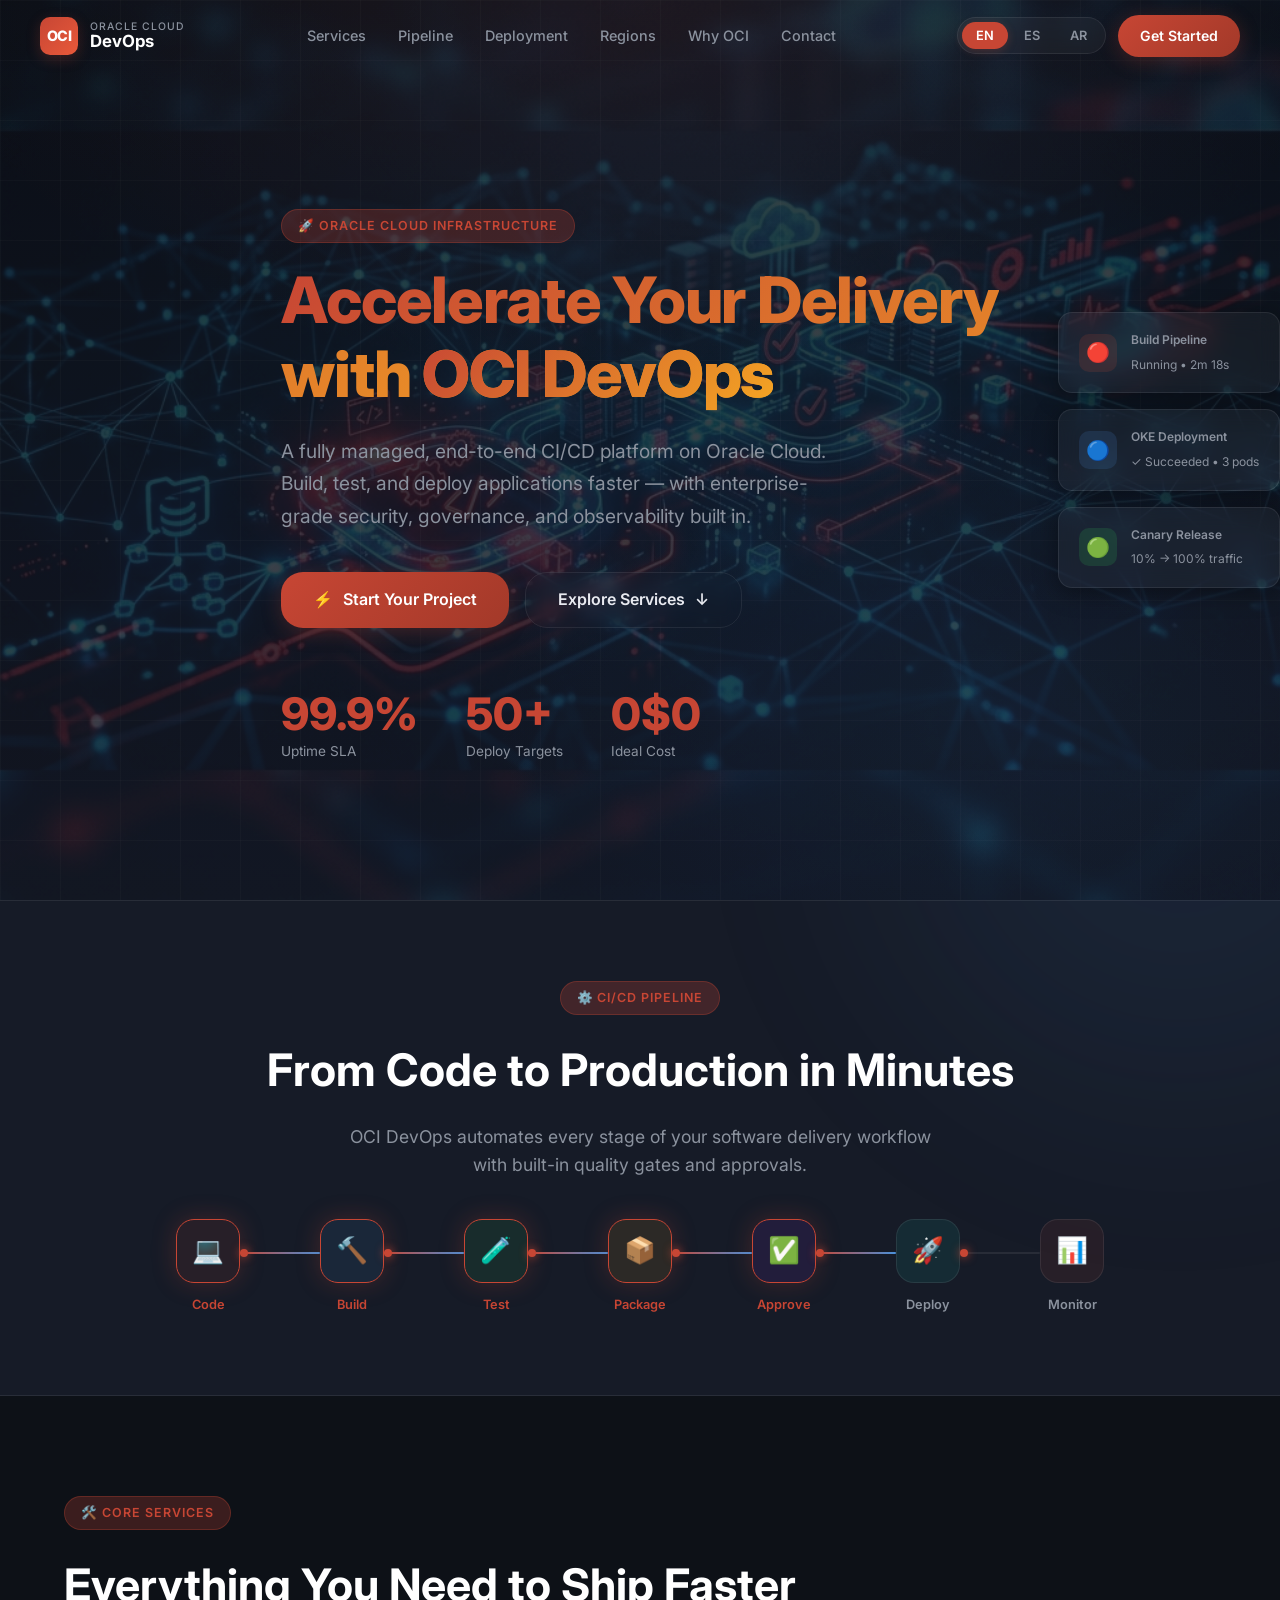
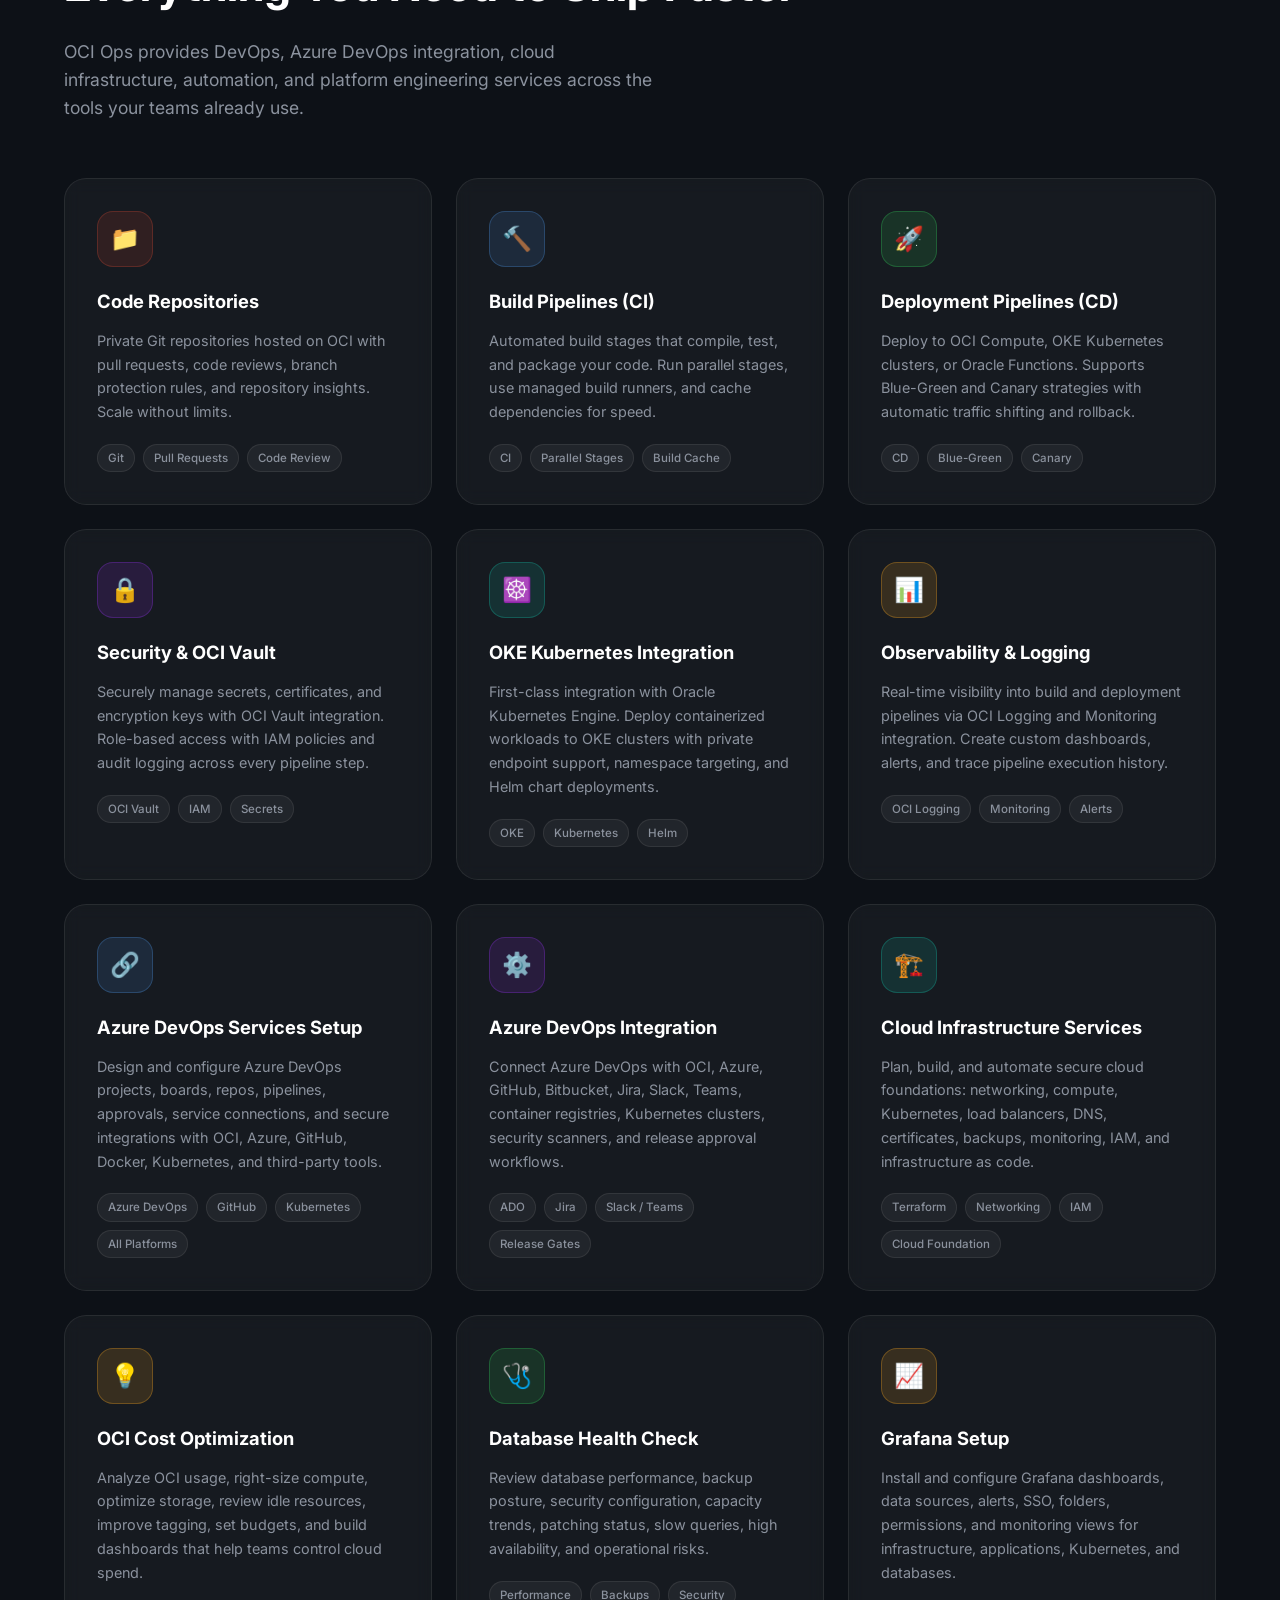
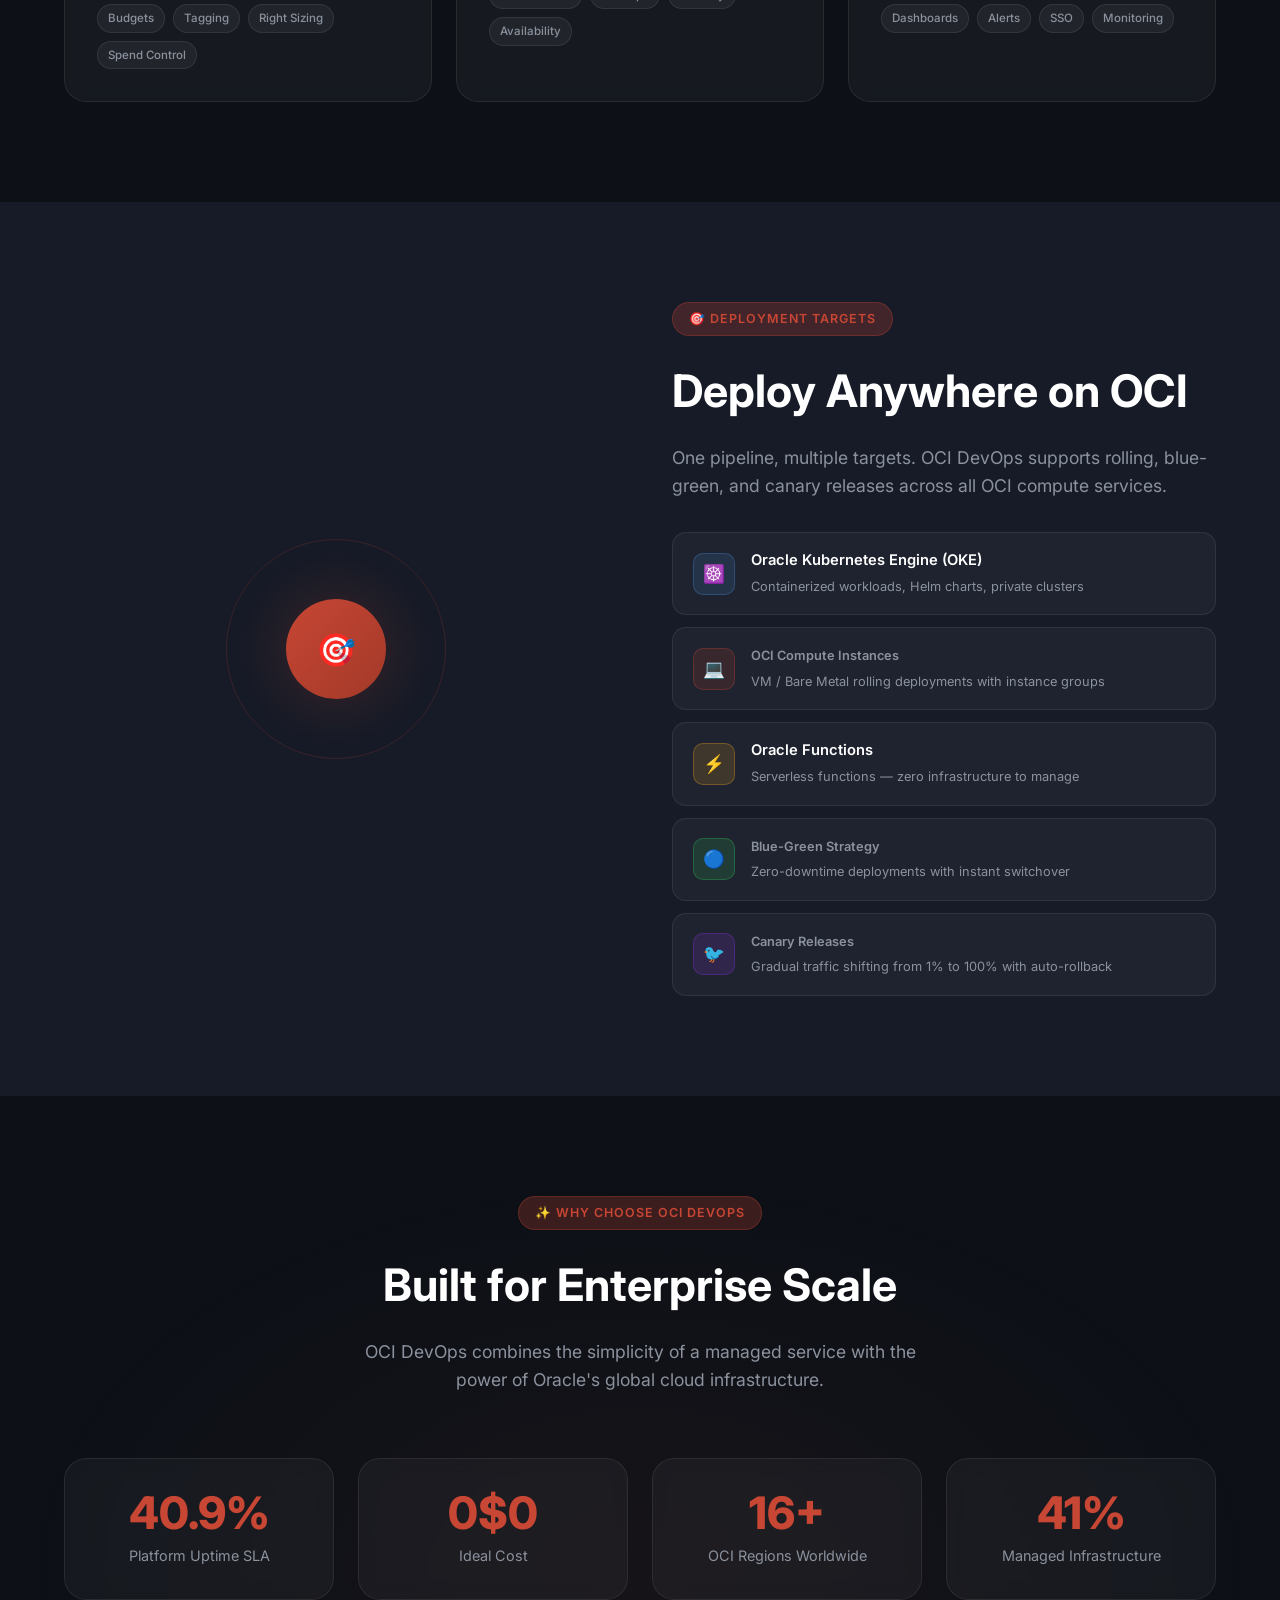
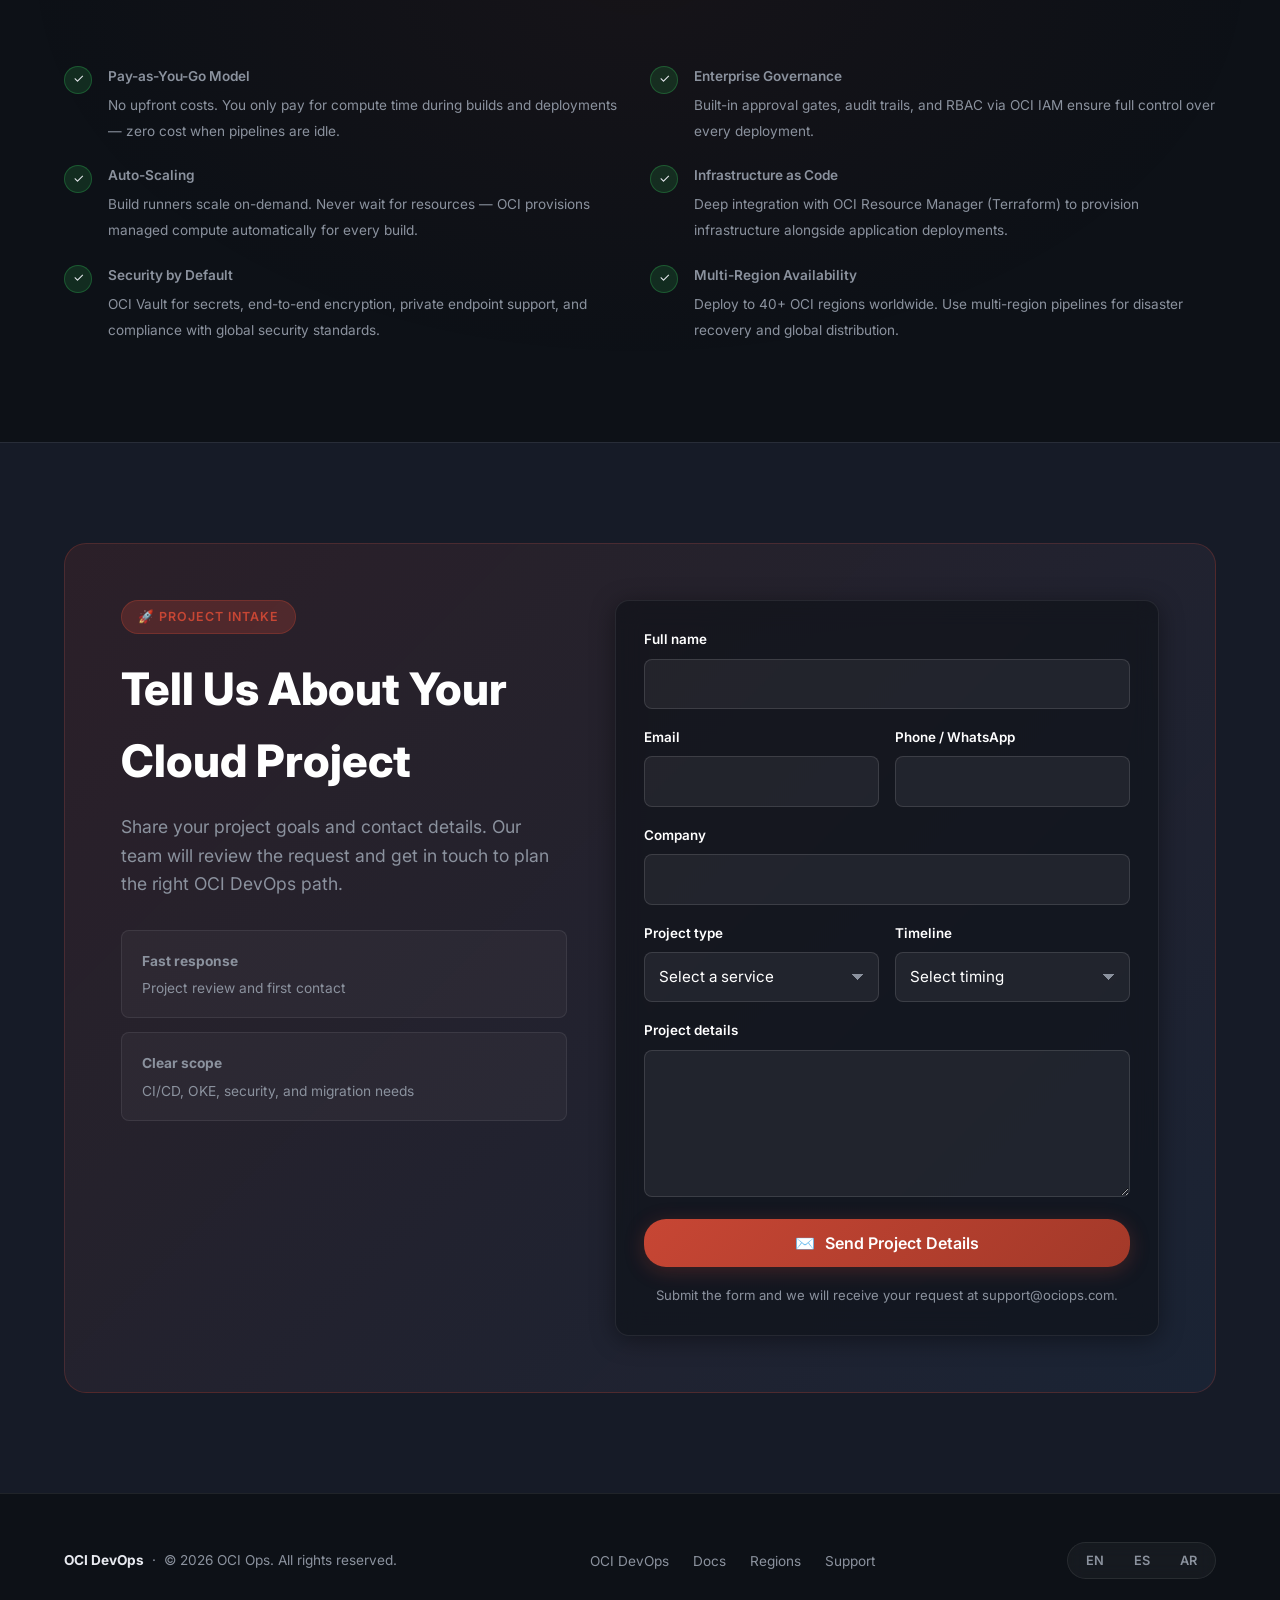
==== commit a1ae3f68: "Convert OCI regions page to map view" ====
--- a/index.html
+++ b/index.html
@@ -25,7 +25,7 @@
   <link href="https://fonts.googleapis.com/css2?family=Inter:wght@300;400;500;600;700;800&family=Cairo:wght@300;400;500;600;700;800&display=swap" rel="stylesheet" />
 
   <!-- ── Stylesheet ── -->
-  <link rel="stylesheet" href="style.css" />
+  <link rel="stylesheet" href="style.css?v=20260620-map" />
 </head>
 <body>
 
--- a/style.css
+++ b/style.css
@@ -1219,6 +1219,14 @@
   align-items: center;
 }
 
+.regions-hero-grid-map {
+  grid-template-columns: 1fr;
+}
+
+.regions-intro {
+  max-width: 940px;
+}
+
 .regions-summary {
   display: grid;
   grid-template-columns: repeat(3, minmax(0, 1fr));
@@ -1253,7 +1261,13 @@
   background: rgba(13,17,23,0.66);
   box-shadow: var(--shadow-card), var(--shadow-glow);
   overflow: hidden;
+  height: 420px;
   min-height: 420px;
+}
+
+.regions-map-card-large {
+  height: 620px;
+  min-height: 620px;
 }
 
 .regions-map {
@@ -1262,16 +1276,18 @@
   background:
     linear-gradient(rgba(255,255,255,0.035) 1px, transparent 1px),
     linear-gradient(90deg, rgba(255,255,255,0.035) 1px, transparent 1px),
-    radial-gradient(ellipse 64% 46% at 50% 52%, rgba(74,144,217,0.12) 0%, transparent 68%);
+    radial-gradient(ellipse 74% 50% at 50% 52%, rgba(74,144,217,0.16) 0%, transparent 68%),
+    linear-gradient(180deg, rgba(74,144,217,0.05), rgba(199,70,52,0.04));
   background-size: 38px 38px, 38px 38px, auto;
 }
 
 .map-continent {
   position: absolute;
-  border: 1px solid rgba(255,255,255,0.08);
-  background: rgba(255,255,255,0.06);
+  border: 1px solid rgba(255,255,255,0.11);
+  background: linear-gradient(135deg, rgba(255,255,255,0.115), rgba(255,255,255,0.045));
   border-radius: 48% 52% 45% 55%;
   filter: blur(0.1px);
+  box-shadow: inset 0 0 32px rgba(255,255,255,0.025);
 }
 
 .map-na { width: 28%; height: 30%; left: 8%; top: 20%; transform: rotate(-14deg); }
@@ -1287,18 +1303,37 @@
   position: absolute;
   left: var(--x);
   top: var(--y);
-  width: 11px;
-  height: 11px;
+  width: 13px;
+  height: 13px;
   border: 2px solid rgba(255,255,255,0.92);
   border-radius: 50%;
   background: var(--color-primary);
   box-shadow: 0 0 0 6px rgba(199,70,52,0.15), 0 0 20px rgba(199,70,52,0.8);
   transform: translate(-50%, -50%);
+  z-index: 3;
+}
+
+.map-marker::before {
+  content: '';
+  position: absolute;
+  inset: -9px;
+  border: 1px solid rgba(199,70,52,0.35);
+  border-radius: 50%;
+  animation: regionPulse 2.4s ease-out infinite;
+}
+
+@keyframes regionPulse {
+  0% { transform: scale(0.45); opacity: 0.9; }
+  100% { transform: scale(1.6); opacity: 0; }
 }
 
 .map-marker[data-ad="3"] {
   background: var(--color-accent);
   box-shadow: 0 0 0 7px rgba(245,166,35,0.15), 0 0 24px rgba(245,166,35,0.8);
+}
+
+.map-marker[data-ad="3"]::before {
+  border-color: rgba(245,166,35,0.38);
 }
 
 .map-marker:hover::after,
@@ -1320,6 +1355,22 @@
   z-index: 5;
 }
 
+.map-label {
+  --x: 50%;
+  --y: 50%;
+  position: absolute;
+  left: var(--x);
+  top: var(--y);
+  transform: translate(-50%, -50%);
+  color: rgba(232,234,240,0.48);
+  font-size: clamp(0.62rem, 1.1vw, 0.82rem);
+  font-weight: 700;
+  letter-spacing: 0.08em;
+  text-transform: uppercase;
+  pointer-events: none;
+  z-index: 2;
+}
+
 .regions-map-legend {
   position: absolute;
   left: 20px;
@@ -1351,9 +1402,33 @@
   box-shadow: 0 0 0 5px rgba(245,166,35,0.12);
 }
 
-.regions-directory {
+.regions-map-notes {
   padding: 92px 0;
   background: var(--color-bg);
+}
+
+.regions-pin-summary {
+  display: grid;
+  grid-template-columns: minmax(0, 0.75fr) minmax(340px, 1fr);
+  gap: 36px;
+  align-items: end;
+}
+
+.regions-chip-grid {
+  display: flex;
+  flex-wrap: wrap;
+  gap: 12px;
+  justify-content: flex-end;
+}
+
+.regions-chip-grid span {
+  padding: 9px 13px;
+  border: 1px solid var(--color-border);
+  border-radius: 50px;
+  background: var(--color-bg-card);
+  color: var(--color-text-muted);
+  font-size: 0.82rem;
+  font-weight: 600;
 }
 
 .regions-directory-header {
@@ -1494,6 +1569,8 @@
   .hero-badges      { display: none; }
   .regions-hero-grid { grid-template-columns: 1fr; }
   .regions-directory-grid { grid-template-columns: repeat(2, minmax(0, 1fr)); }
+  .regions-pin-summary { grid-template-columns: 1fr; align-items: start; }
+  .regions-chip-grid { justify-content: flex-start; }
 }
 
 @media (max-width: 768px) {
@@ -1512,9 +1589,13 @@
   .form-grid { grid-template-columns: 1fr; }
   .project-form { padding: 22px; }
   .regions-summary { grid-template-columns: 1fr; }
-  .regions-map-card { min-height: 360px; }
+  .regions-map-card { height: 360px; min-height: 360px; }
+  .regions-map-card-large { height: 460px; min-height: 460px; }
   .regions-directory-header { display: block; }
   .regions-directory-grid { grid-template-columns: 1fr; }
+  .map-marker { width: 10px; height: 10px; }
+  .map-label { display: none; }
+  .regions-map-legend { flex-direction: column; gap: 8px; }
 
   .hero-actions { flex-direction: column; align-items: flex-start; }
   body.lang-ar .hero-actions { align-items: flex-end; }
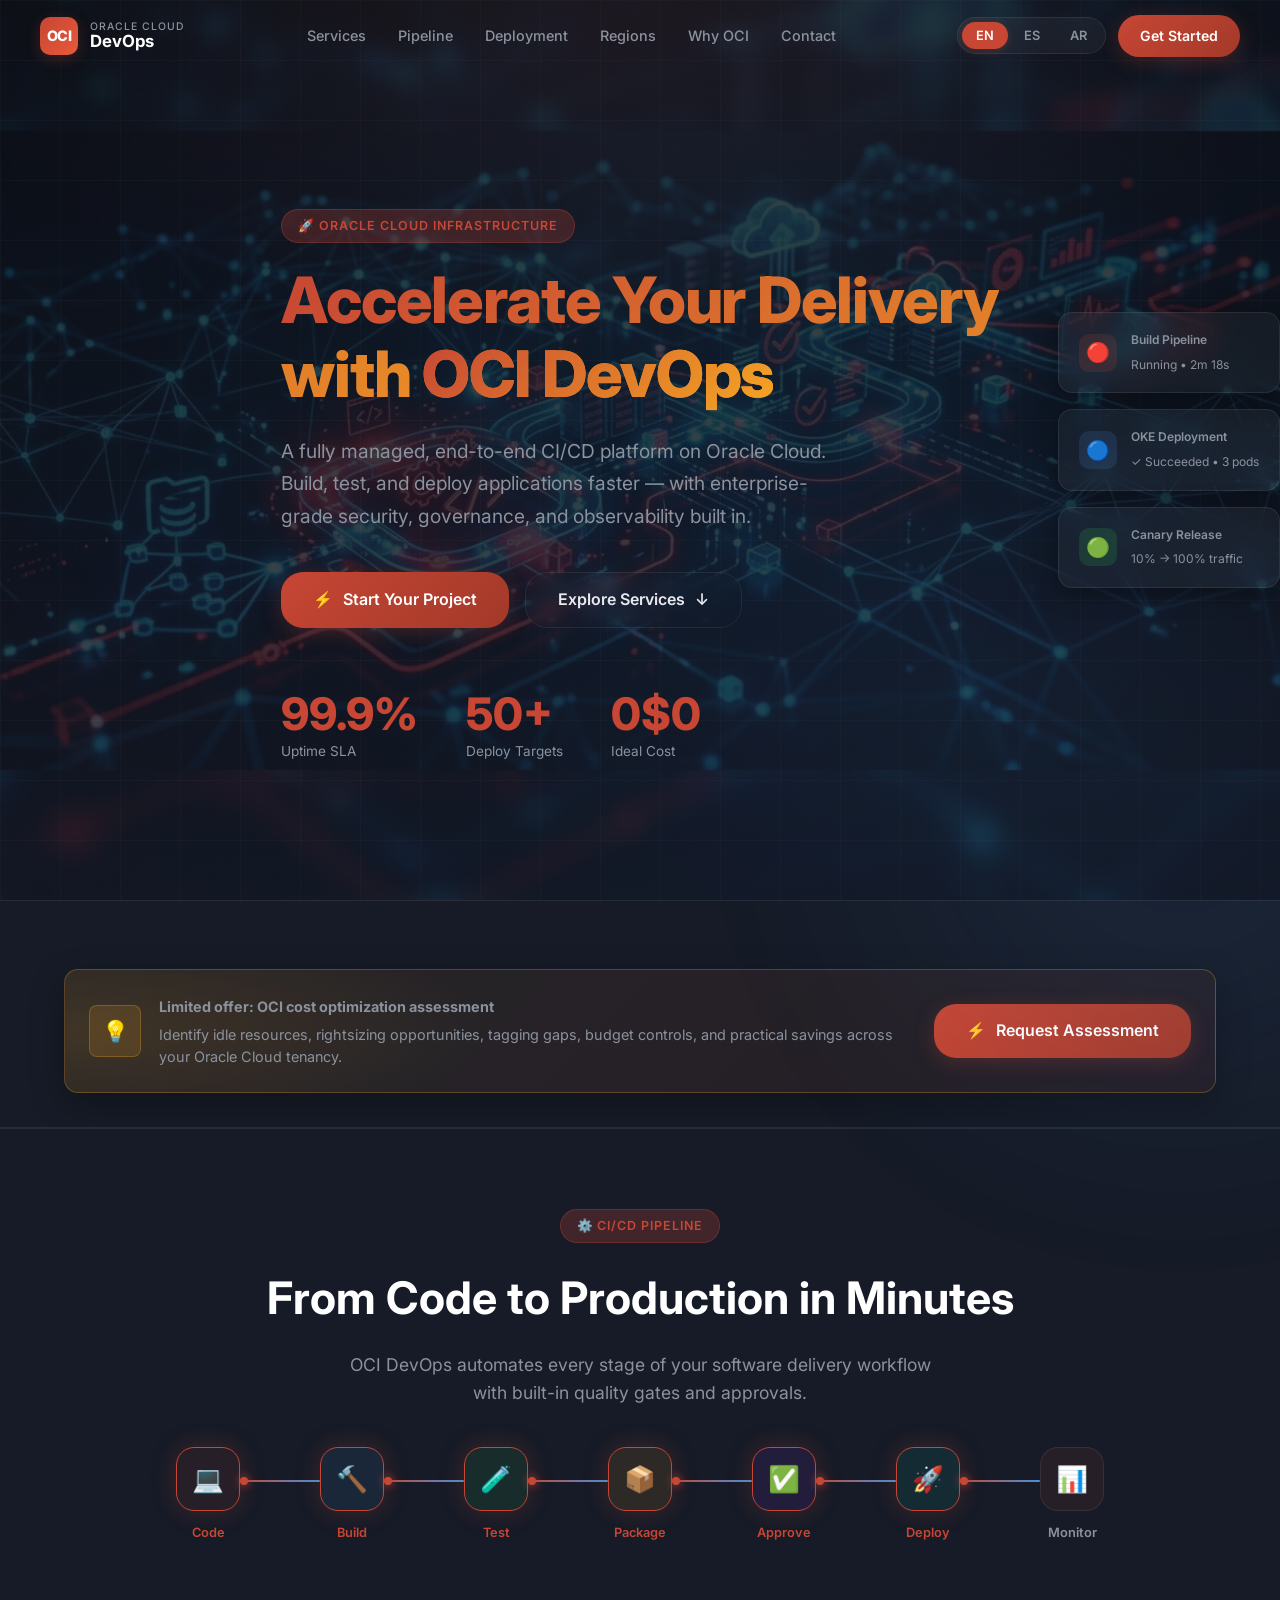
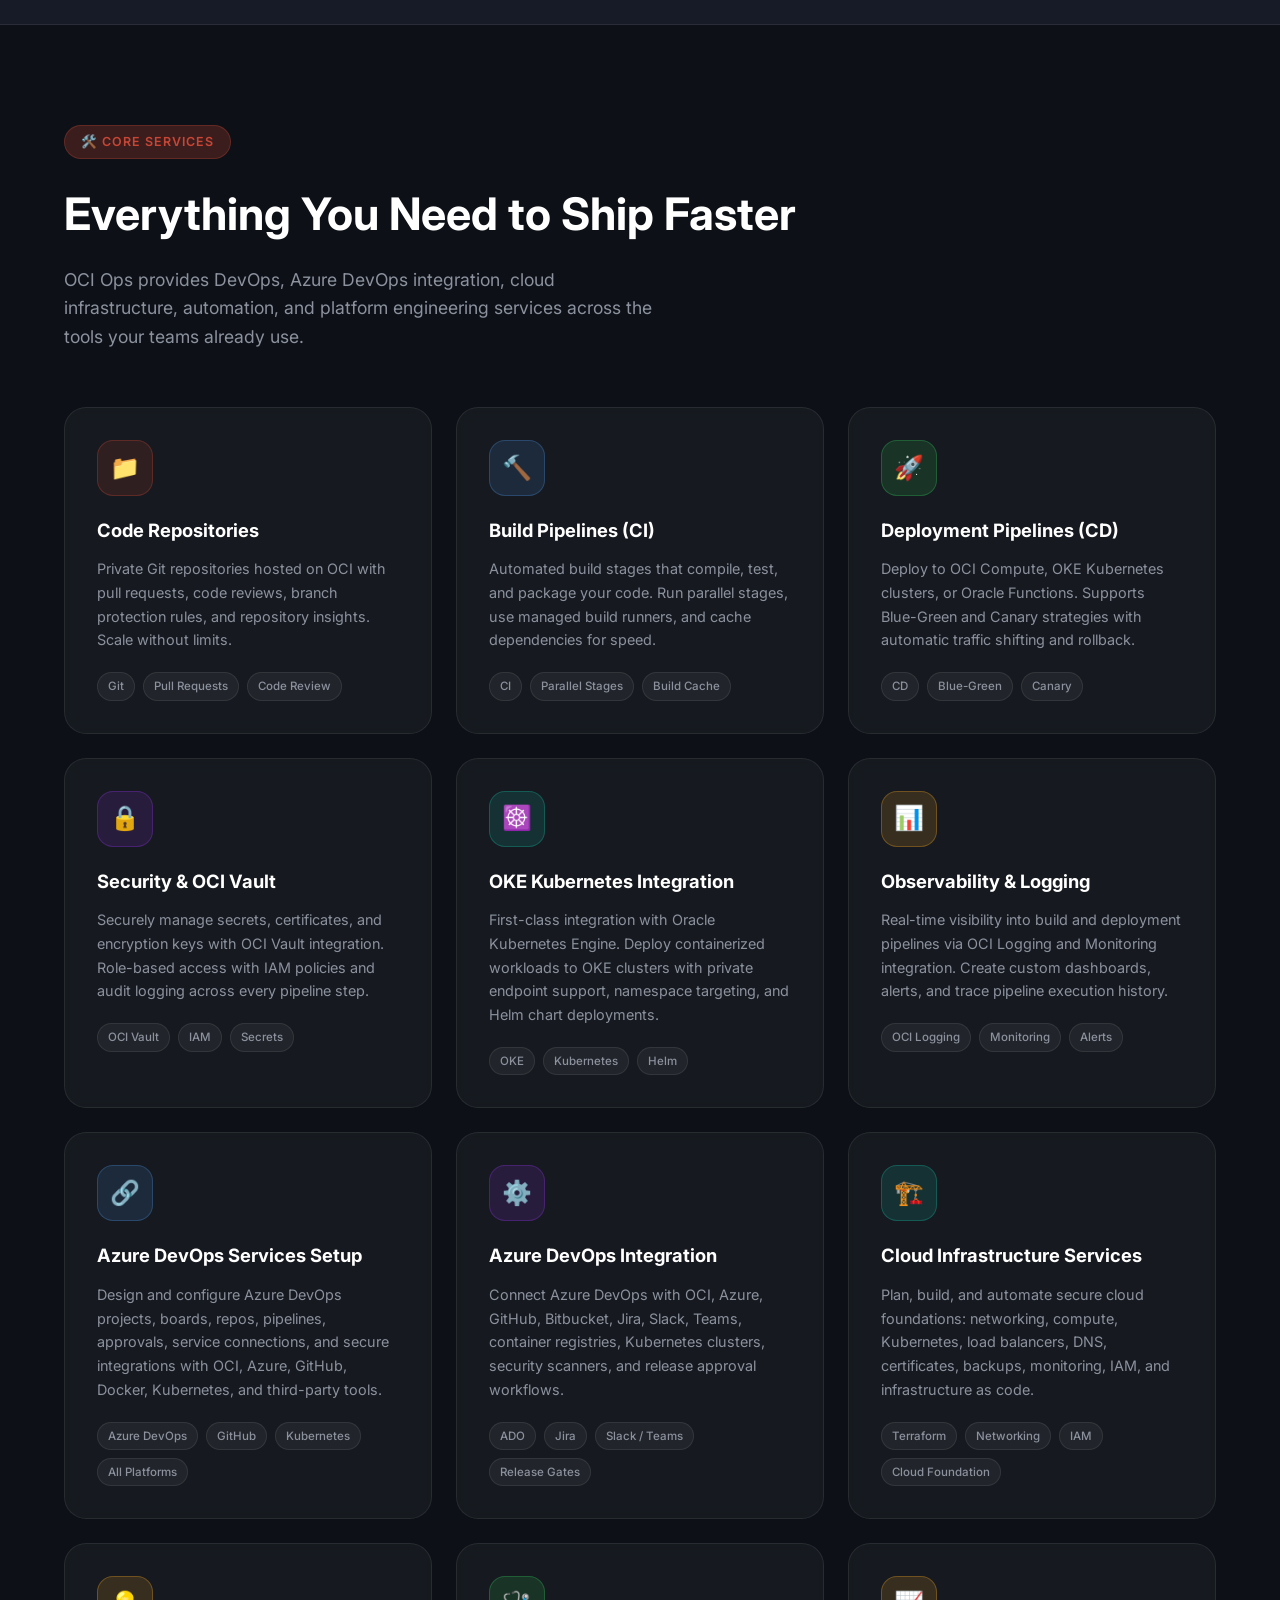
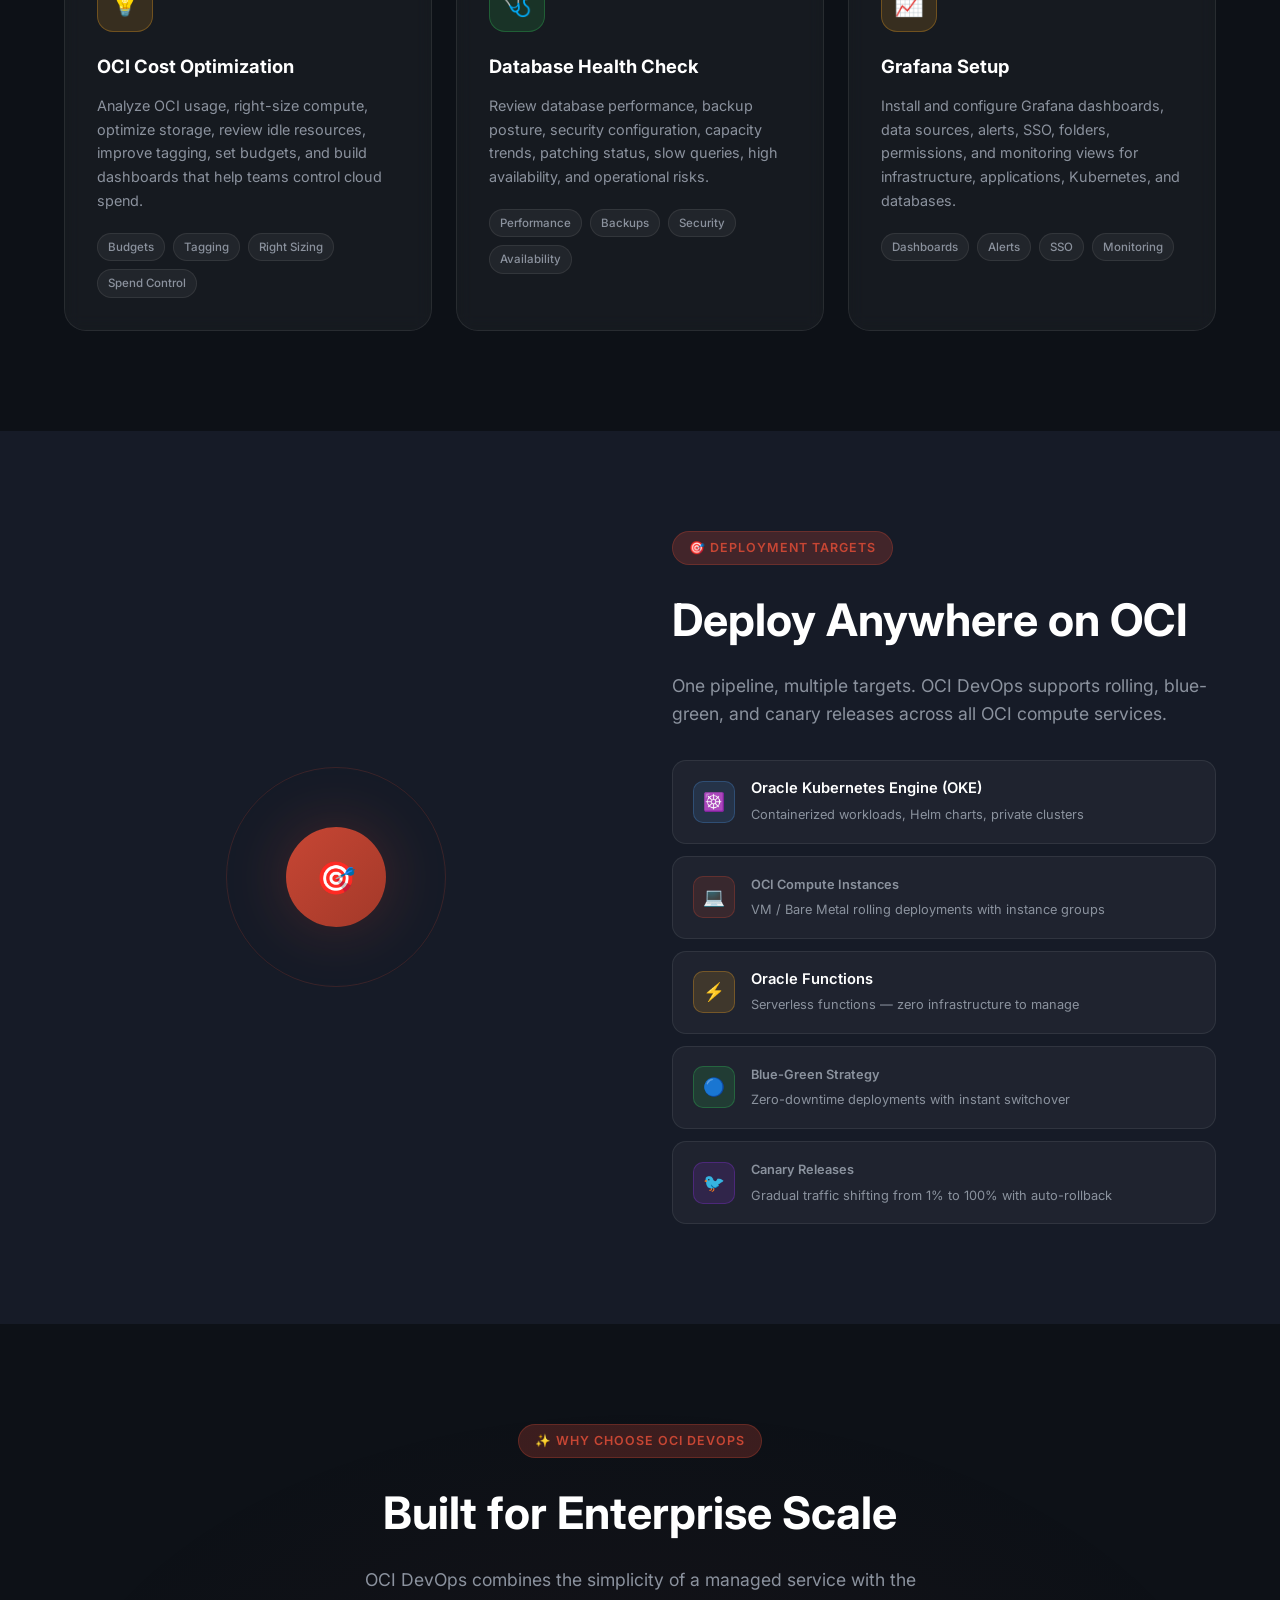
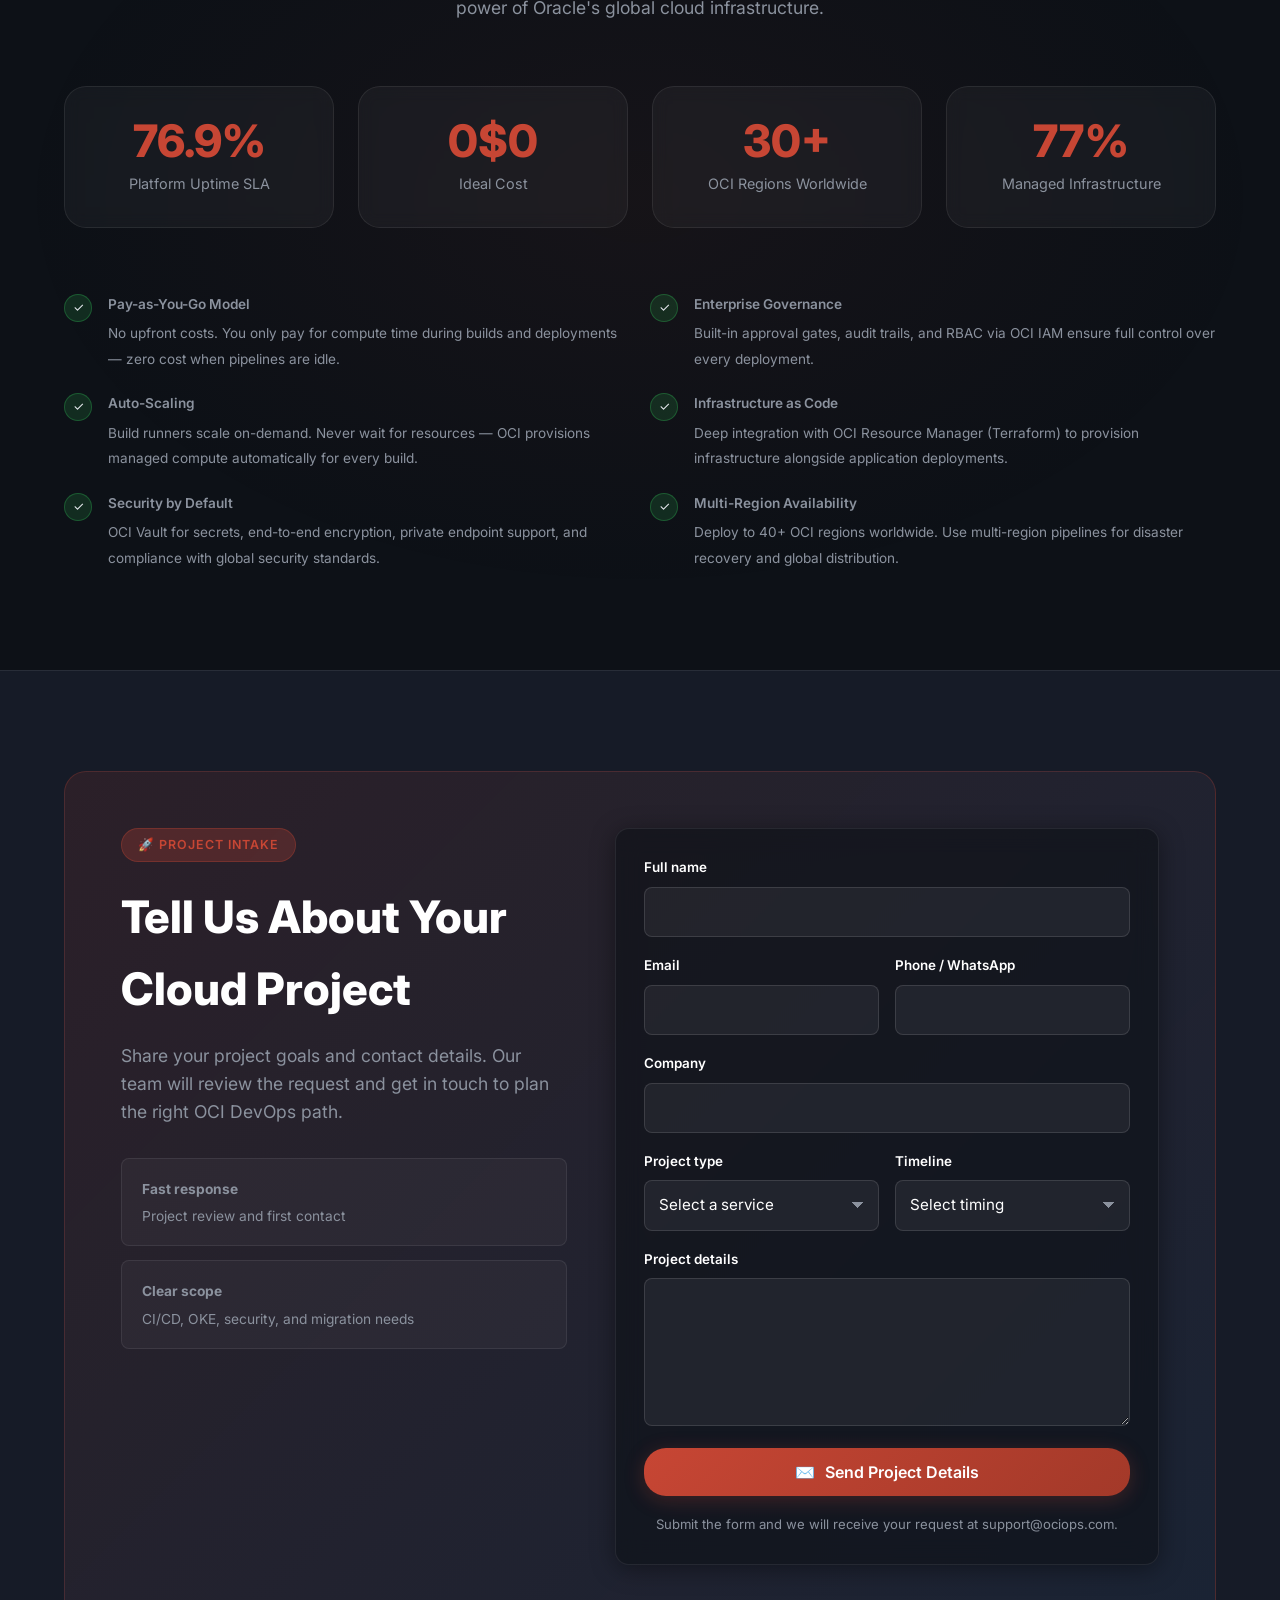
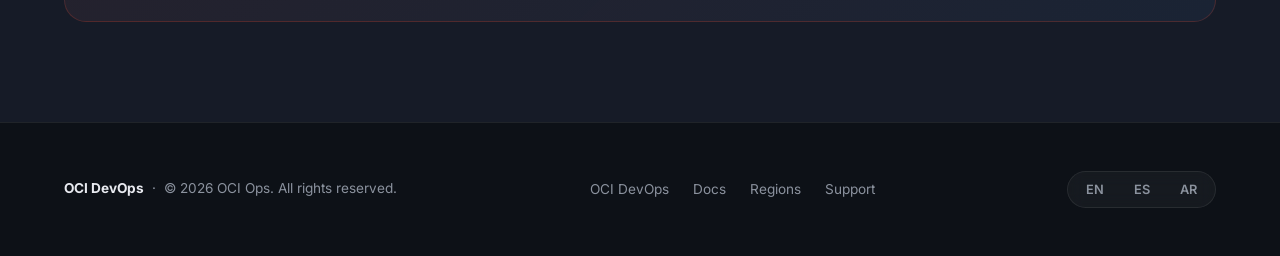
==== commit e4fc1509: "Add cost optimization assessment banners" ====
--- a/index.html
+++ b/index.html
@@ -220,6 +220,32 @@
       </div>
 
     </div><!-- /.container -->
+  </section>
+
+  <!-- ================================================================
+       COST OPTIMIZATION ASSESSMENT BANNER
+  ================================================================ -->
+  <section class="assessment-section" aria-label="OCI cost optimization assessment offer">
+    <div class="container">
+      <div class="assessment-banner">
+        <div class="assessment-banner-icon">💡</div>
+        <div class="assessment-banner-copy">
+          <strong>
+            <span class="content-en">Limited offer: OCI cost optimization assessment</span>
+            <span class="content-ar">عرض محدود: تقييم تحسين تكلفة OCI</span>
+          </strong>
+          <span>
+            <span class="content-en">Identify idle resources, rightsizing opportunities, tagging gaps, budget controls, and practical savings across your Oracle Cloud tenancy.</span>
+            <span class="content-ar">حدد الموارد غير المستخدمة وفرص ضبط الأحجام وفجوات الوسوم وضوابط الميزانية وفرص التوفير العملية عبر بيئة Oracle Cloud الخاصة بك.</span>
+          </span>
+        </div>
+        <a href="#contact" class="btn btn-primary assessment-banner-cta">
+          <span>⚡</span>
+          <span class="content-en">Request Assessment</span>
+          <span class="content-ar">اطلب التقييم</span>
+        </a>
+      </div>
+    </div>
   </section>
 
   <!-- ================================================================
--- a/style.css
+++ b/style.css
@@ -1431,6 +1431,61 @@
   font-weight: 600;
 }
 
+.assessment-banner {
+  display: grid;
+  grid-template-columns: auto minmax(0, 1fr) auto;
+  gap: 18px;
+  align-items: center;
+  margin-top: 34px;
+  padding: 24px;
+  border: 1px solid rgba(245,166,35,0.28);
+  border-radius: var(--radius-md);
+  background:
+    radial-gradient(ellipse 60% 140% at 0% 50%, rgba(245,166,35,0.12) 0%, transparent 62%),
+    linear-gradient(135deg, rgba(245,166,35,0.08), rgba(199,70,52,0.08));
+  box-shadow: 0 12px 34px rgba(0,0,0,0.28);
+}
+
+.assessment-section {
+  padding: 34px 0;
+  background: var(--color-bg-surface);
+  border-top: 1px solid var(--color-border);
+  border-bottom: 1px solid var(--color-border);
+}
+
+.assessment-banner-icon {
+  width: 52px;
+  height: 52px;
+  border-radius: var(--radius-sm);
+  display: flex;
+  align-items: center;
+  justify-content: center;
+  background: rgba(245,166,35,0.14);
+  border: 1px solid rgba(245,166,35,0.28);
+  font-size: 1.35rem;
+}
+
+.assessment-banner-copy {
+  display: grid;
+  gap: 4px;
+}
+
+.assessment-banner-copy strong {
+  color: var(--color-text-light);
+  font-size: 1rem;
+}
+
+.assessment-banner-copy span {
+  color: var(--color-text-muted);
+  font-size: 0.9rem;
+  line-height: 1.55;
+}
+
+.assessment-banner-cta {
+  justify-content: center;
+  white-space: nowrap;
+}
+
 .regions-directory-header {
   display: flex;
   align-items: end;
@@ -1596,6 +1651,13 @@
   .map-marker { width: 10px; height: 10px; }
   .map-label { display: none; }
   .regions-map-legend { flex-direction: column; gap: 8px; }
+  .assessment-banner {
+    grid-template-columns: 1fr;
+    align-items: start;
+  }
+  .assessment-banner-cta {
+    width: 100%;
+  }
 
   .hero-actions { flex-direction: column; align-items: flex-start; }
   body.lang-ar .hero-actions { align-items: flex-end; }
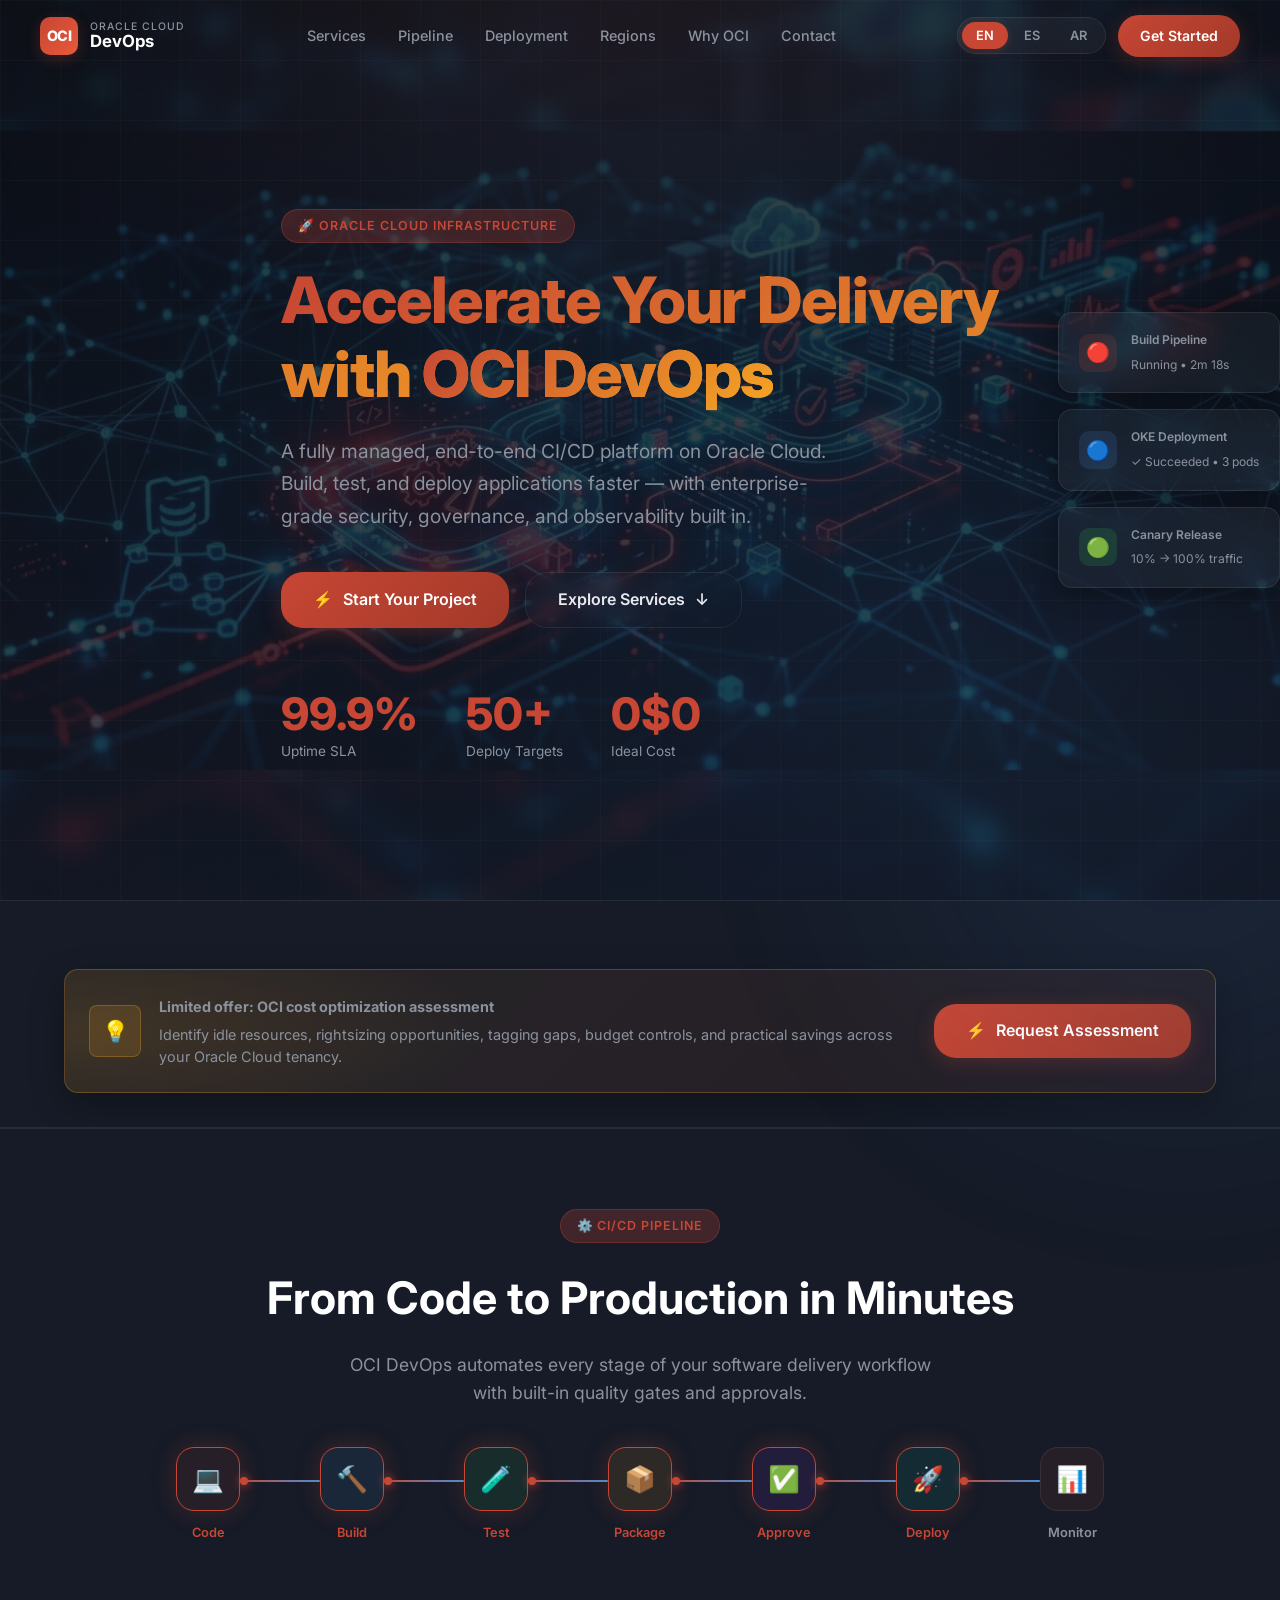
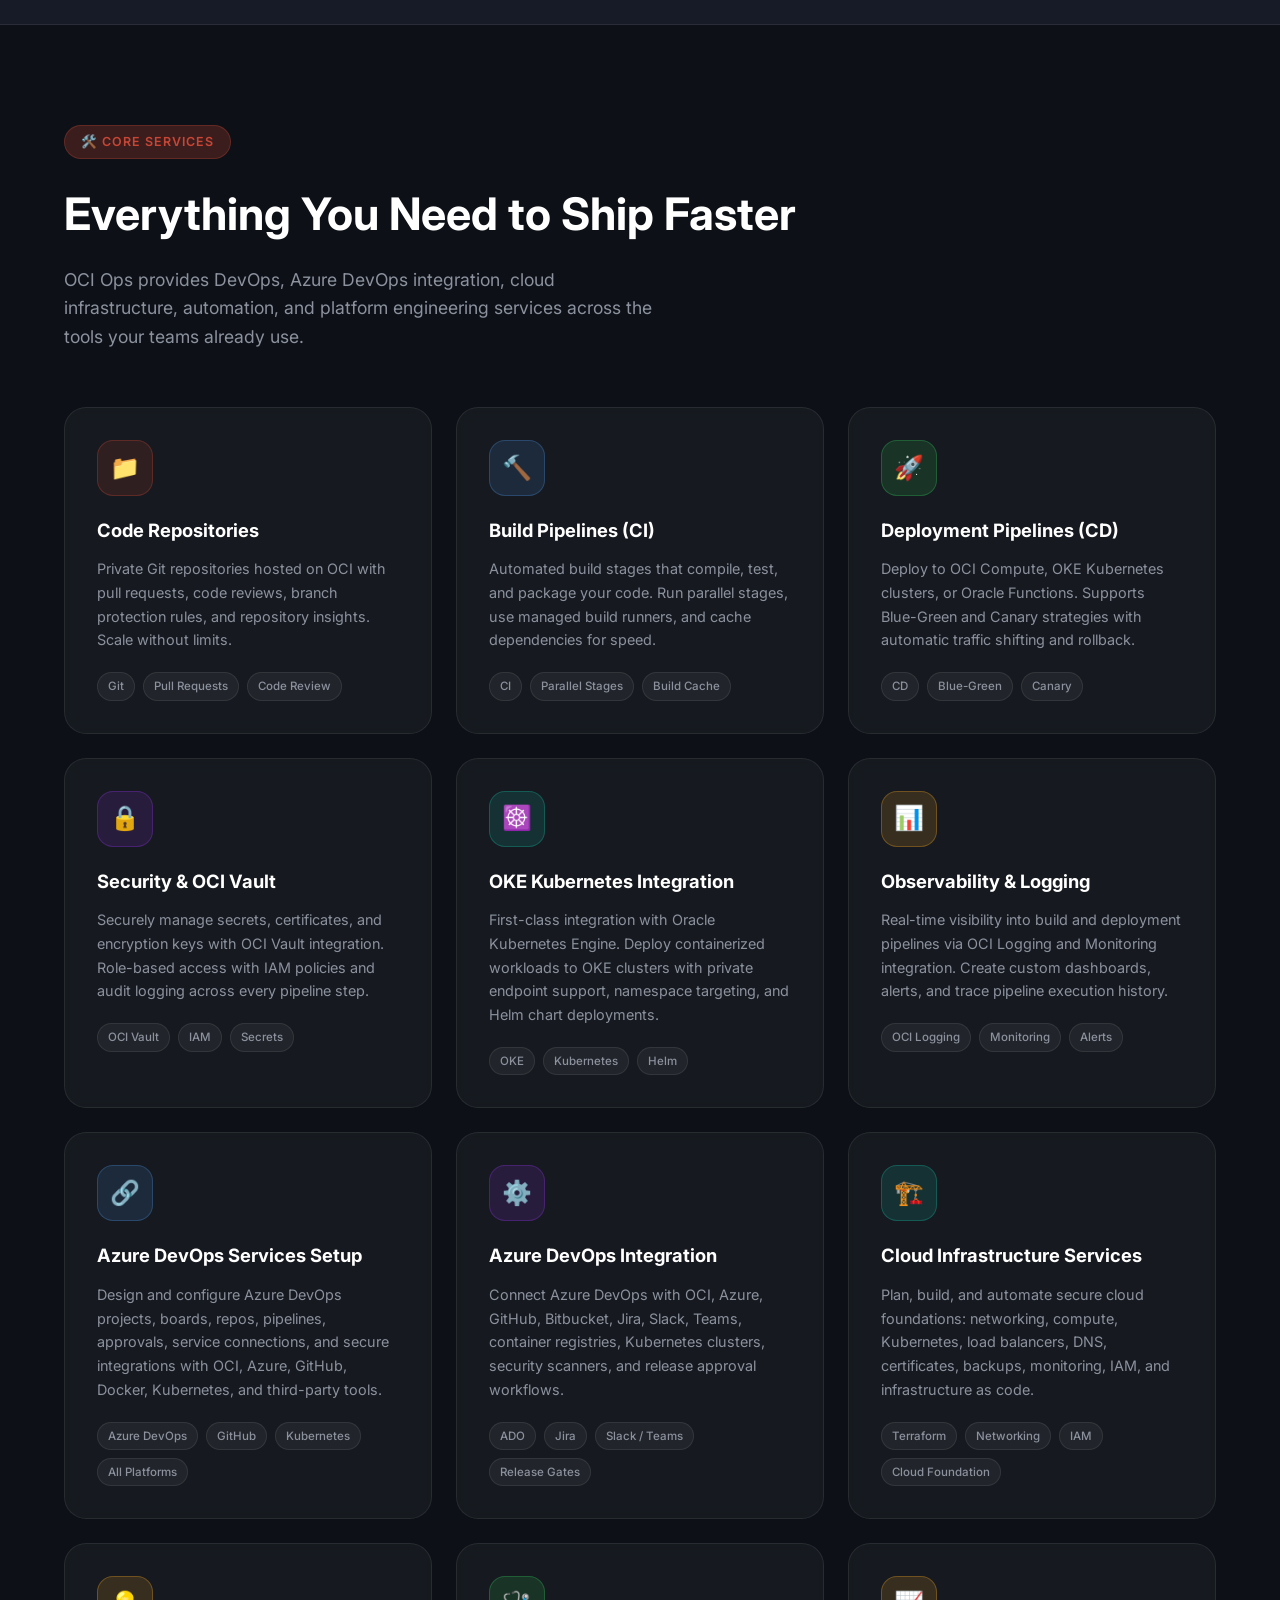
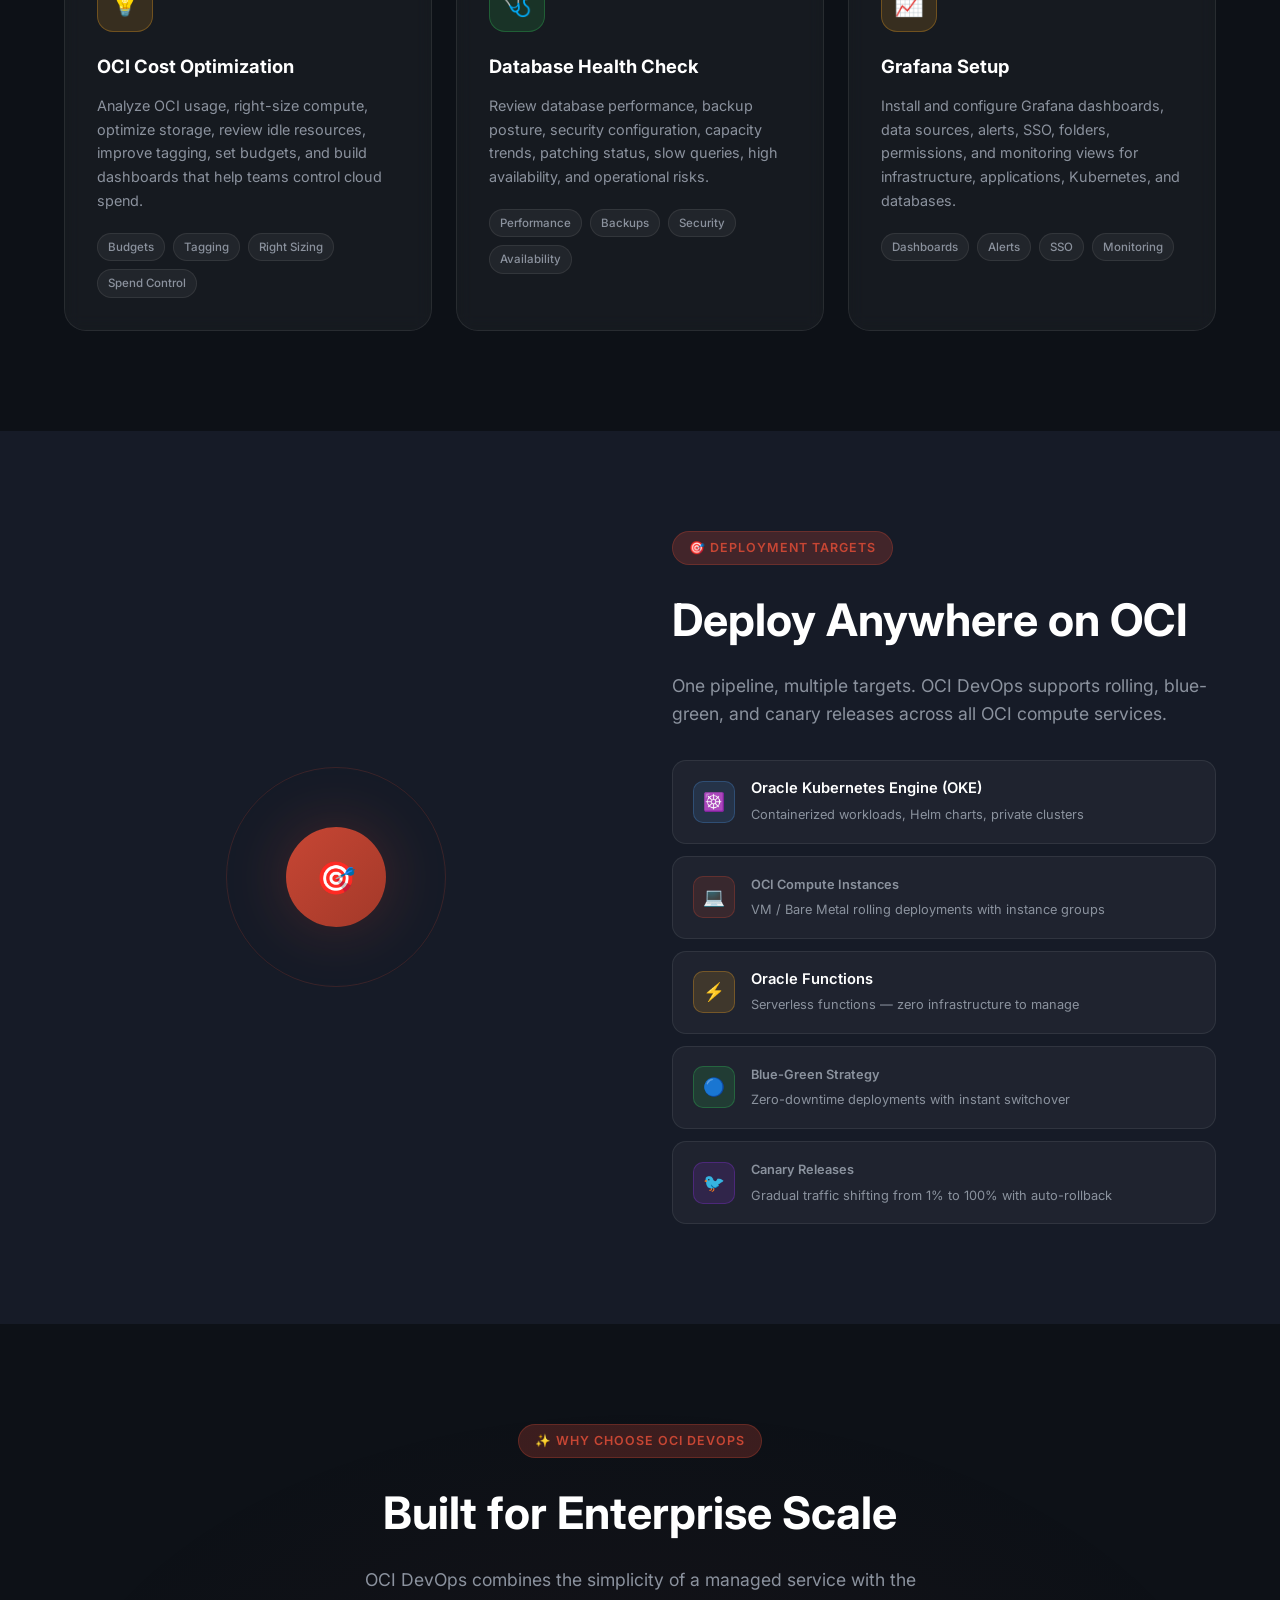
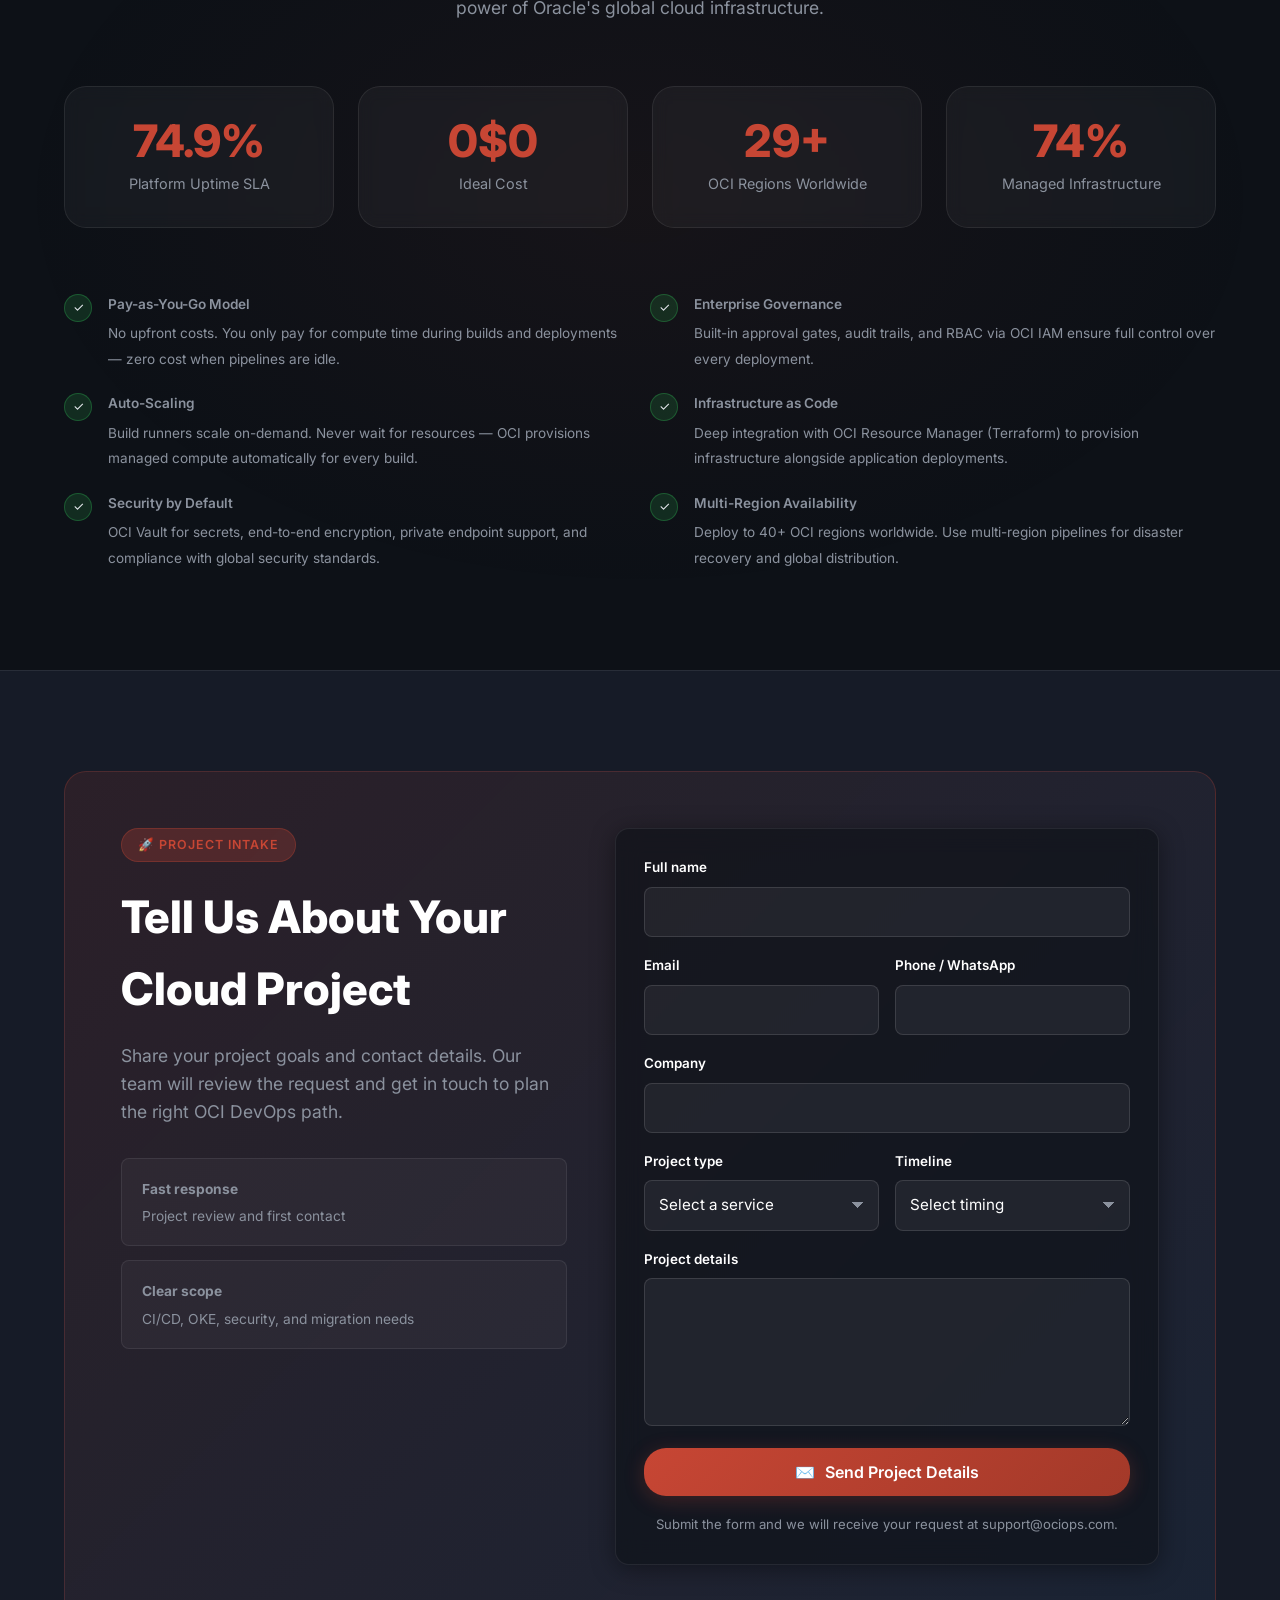
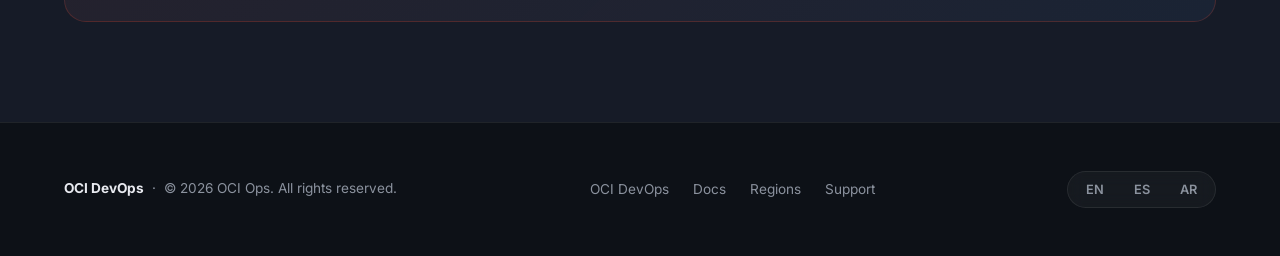
==== commit 523a46a2: "Use real world map for OCI regions" ====
--- a/index.html
+++ b/index.html
@@ -25,7 +25,7 @@
   <link href="https://fonts.googleapis.com/css2?family=Inter:wght@300;400;500;600;700;800&family=Cairo:wght@300;400;500;600;700;800&display=swap" rel="stylesheet" />
 
   <!-- ── Stylesheet ── -->
-  <link rel="stylesheet" href="style.css?v=20260620-map" />
+  <link rel="stylesheet" href="style.css?v=20260620-worldmap" />
 </head>
 <body>
 
--- a/style.css
+++ b/style.css
@@ -1274,20 +1274,16 @@
   position: absolute;
   inset: 0;
   background:
+    url('world-map.svg') center 50% / 94% auto no-repeat,
     linear-gradient(rgba(255,255,255,0.035) 1px, transparent 1px),
     linear-gradient(90deg, rgba(255,255,255,0.035) 1px, transparent 1px),
     radial-gradient(ellipse 74% 50% at 50% 52%, rgba(74,144,217,0.16) 0%, transparent 68%),
     linear-gradient(180deg, rgba(74,144,217,0.05), rgba(199,70,52,0.04));
-  background-size: 38px 38px, 38px 38px, auto;
+  background-size: 94% auto, 38px 38px, 38px 38px, auto, auto;
 }
 
 .map-continent {
-  position: absolute;
-  border: 1px solid rgba(255,255,255,0.11);
-  background: linear-gradient(135deg, rgba(255,255,255,0.115), rgba(255,255,255,0.045));
-  border-radius: 48% 52% 45% 55%;
-  filter: blur(0.1px);
-  box-shadow: inset 0 0 32px rgba(255,255,255,0.025);
+  display: none;
 }
 
 .map-na { width: 28%; height: 30%; left: 8%; top: 20%; transform: rotate(-14deg); }
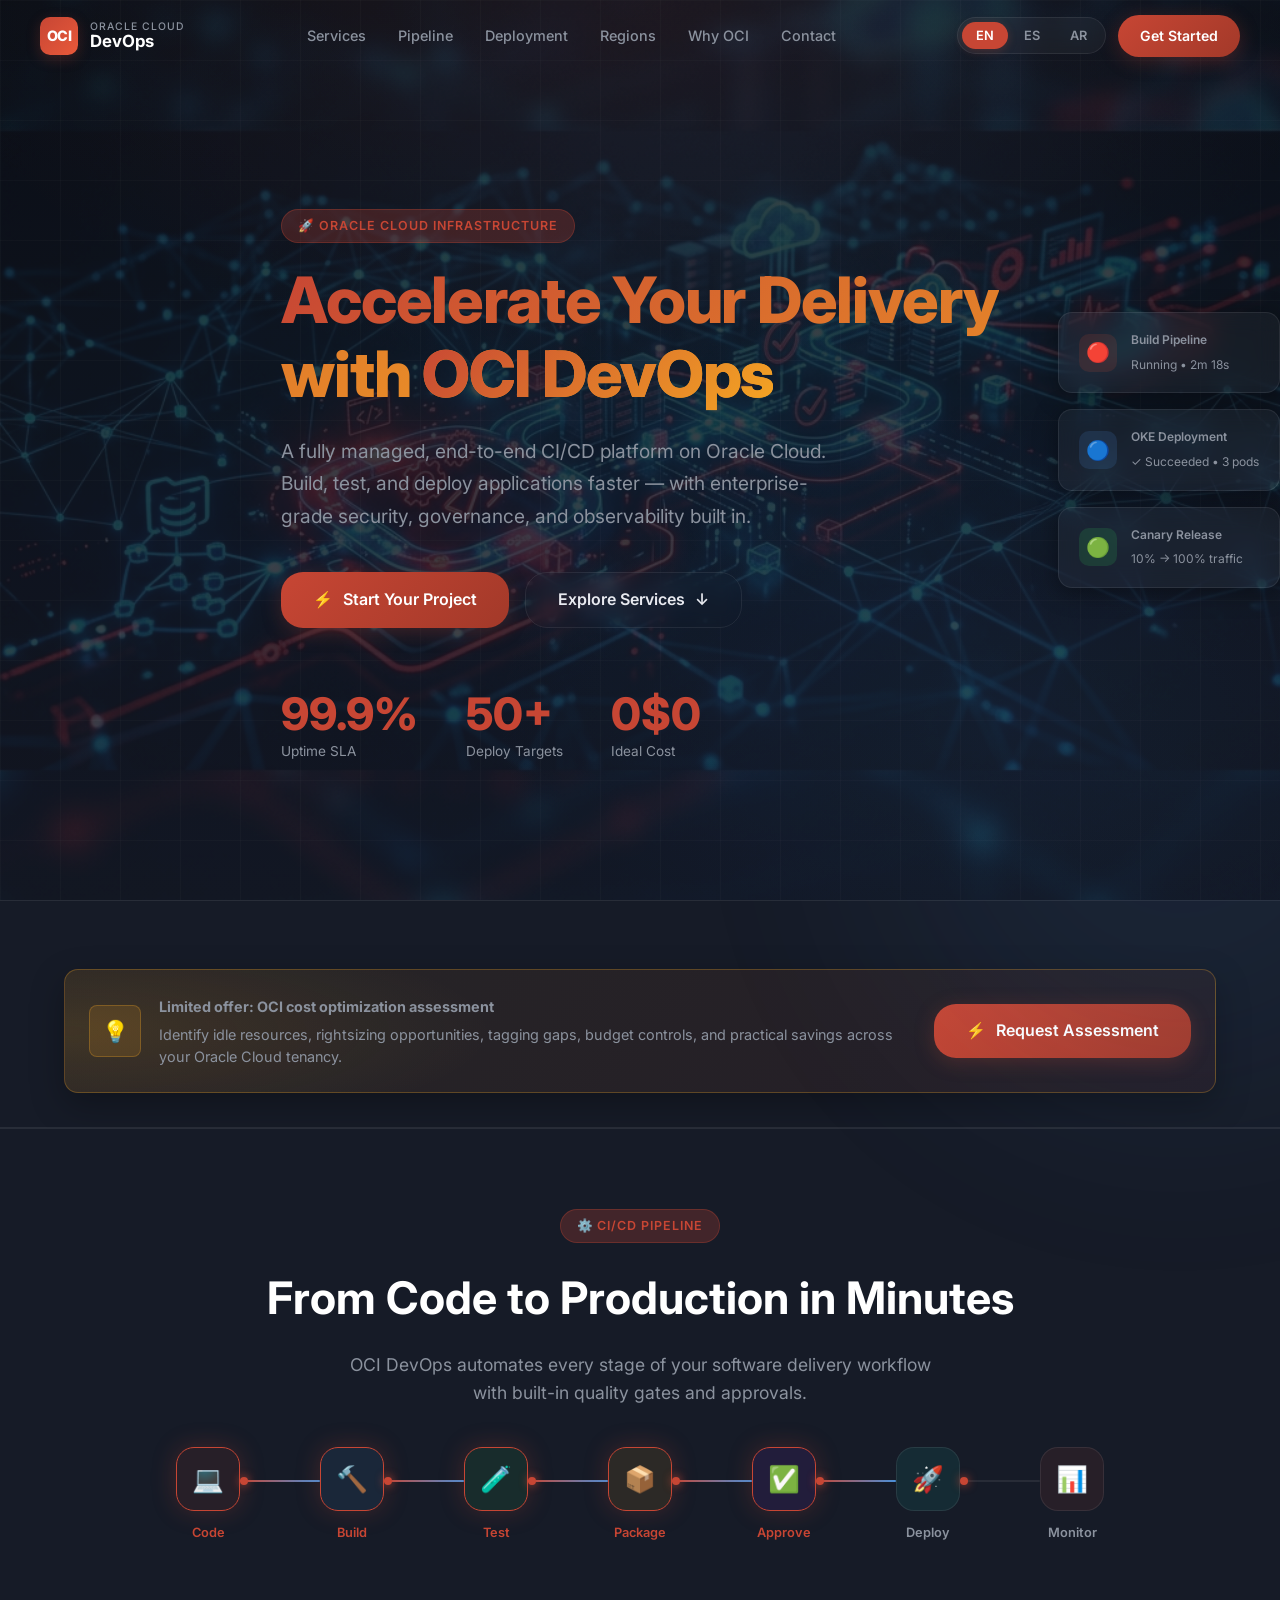
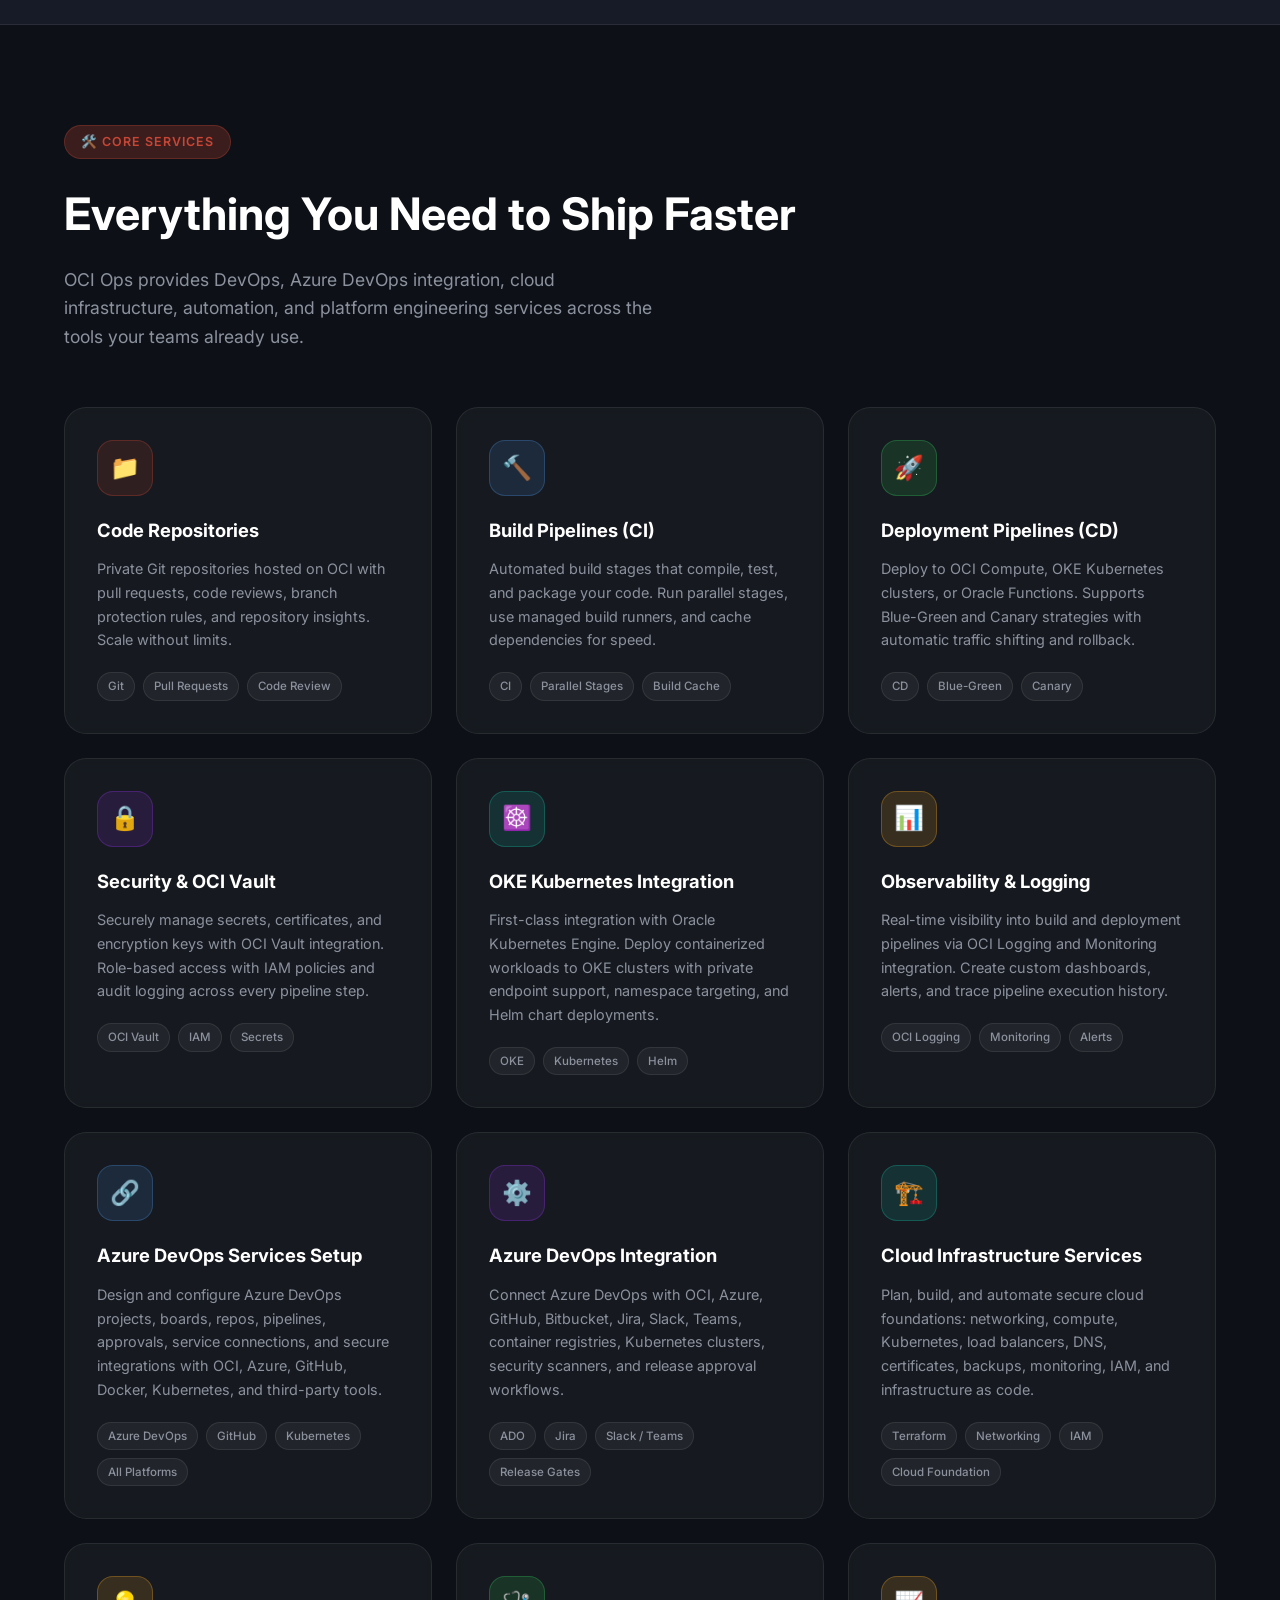
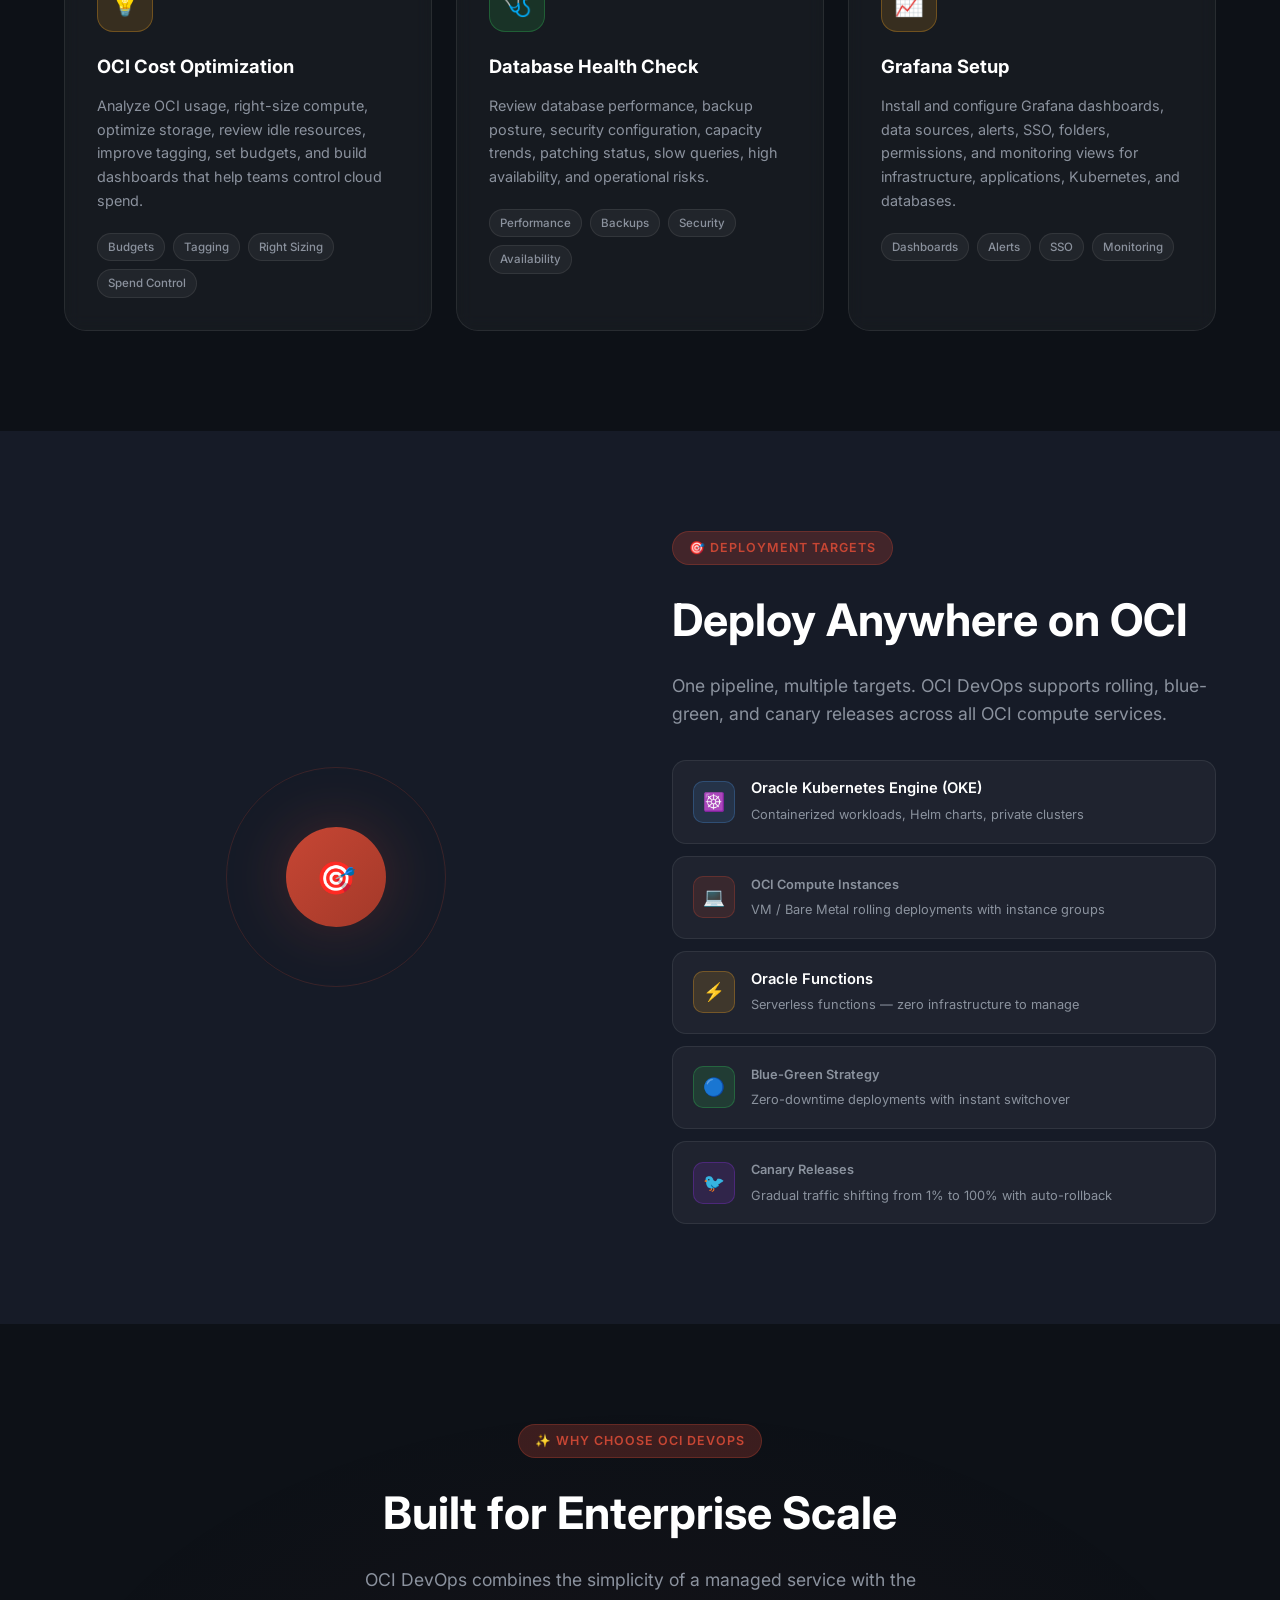
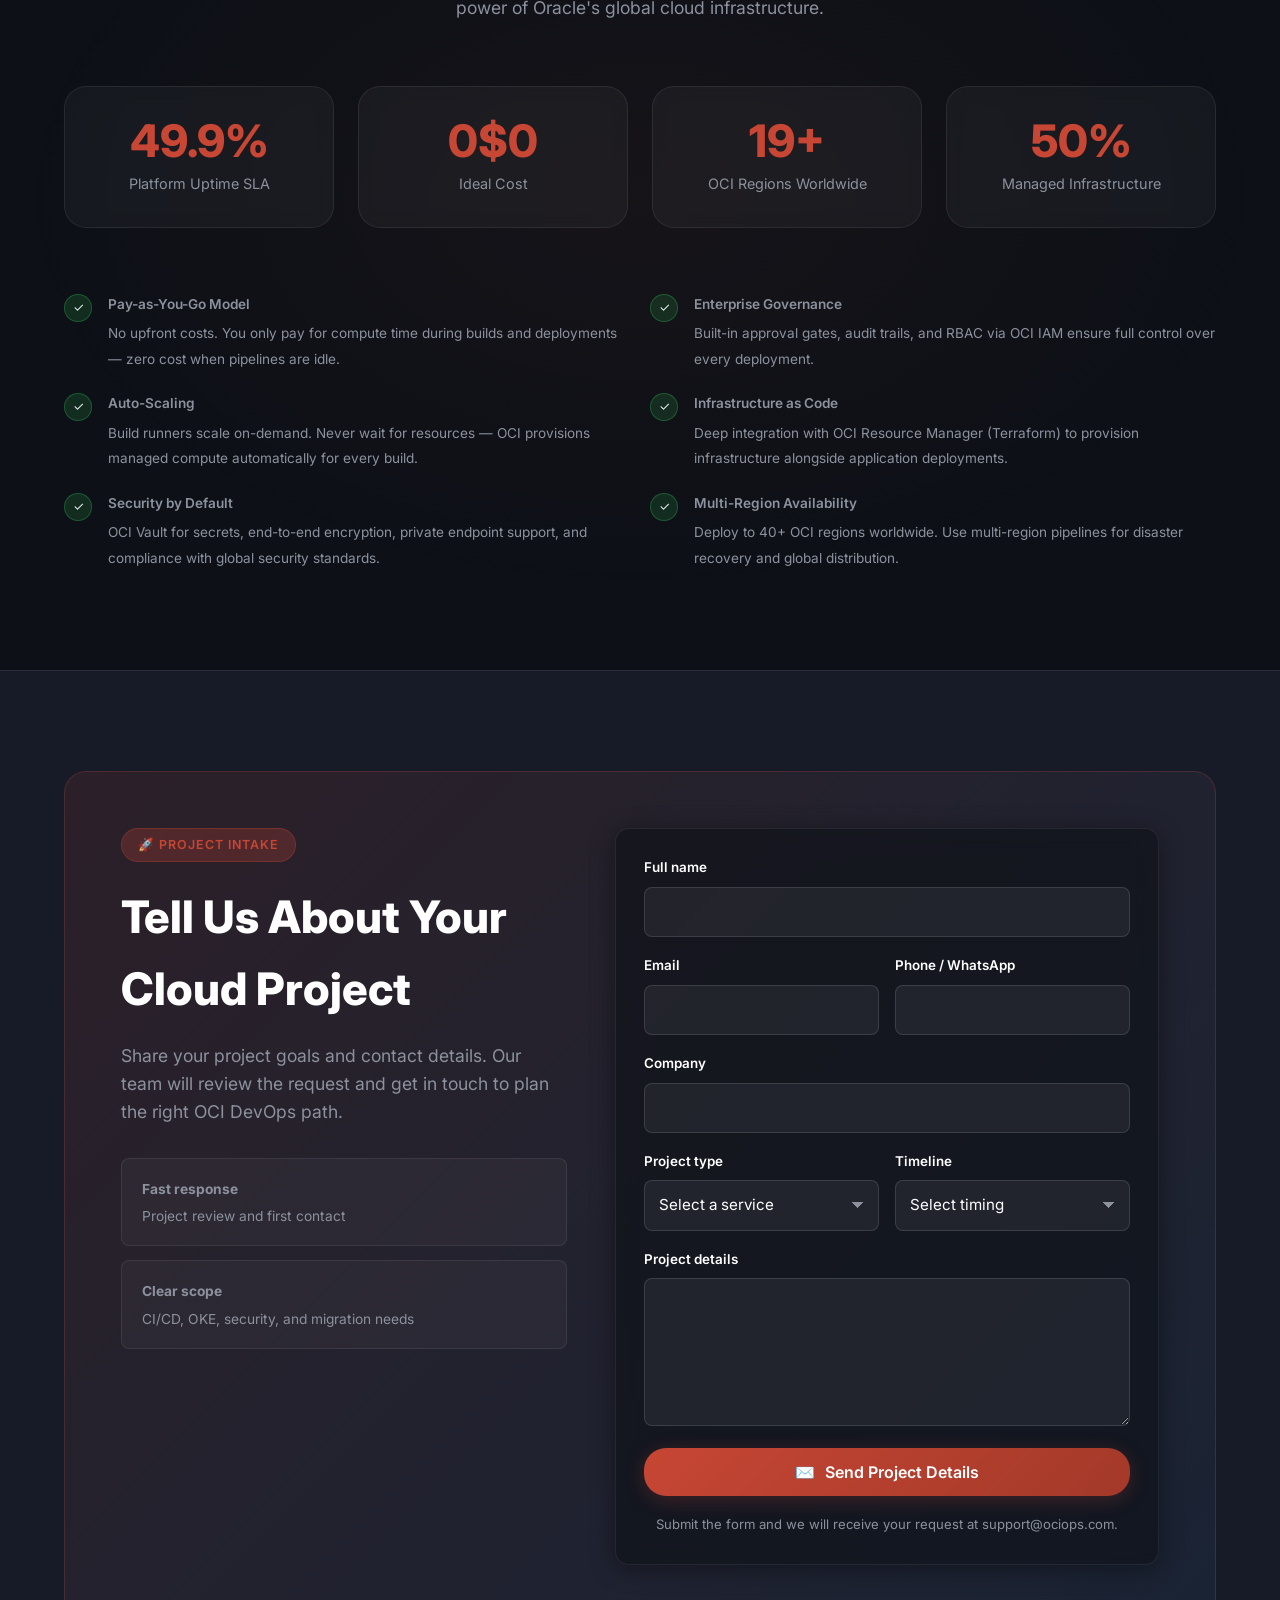
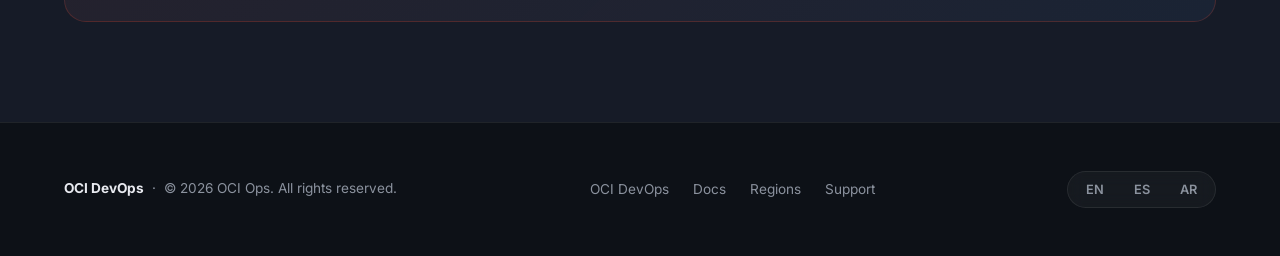
==== commit cbcc76d3: "Use attached OCI data center map" ====
--- a/index.html
+++ b/index.html
@@ -25,7 +25,7 @@
   <link href="https://fonts.googleapis.com/css2?family=Inter:wght@300;400;500;600;700;800&family=Cairo:wght@300;400;500;600;700;800&display=swap" rel="stylesheet" />
 
   <!-- ── Stylesheet ── -->
-  <link rel="stylesheet" href="style.css?v=20260620-worldmap" />
+  <link rel="stylesheet" href="style.css?v=20260621-realmap" />
 </head>
 <body>
 
--- a/style.css
+++ b/style.css
@@ -1270,6 +1270,13 @@
   min-height: 620px;
 }
 
+.regions-map-card-reference {
+  aspect-ratio: 1280 / 543;
+  height: auto;
+  min-height: 0;
+  background: #F7F6F4;
+}
+
 .regions-map {
   position: absolute;
   inset: 0;
@@ -1280,6 +1287,27 @@
     radial-gradient(ellipse 74% 50% at 50% 52%, rgba(74,144,217,0.16) 0%, transparent 68%),
     linear-gradient(180deg, rgba(74,144,217,0.05), rgba(199,70,52,0.04));
   background-size: 94% auto, 38px 38px, 38px 38px, auto, auto;
+}
+
+.regions-map-reference {
+  background: #F7F6F4;
+}
+
+.regions-map-image {
+  position: absolute;
+  inset: 0;
+  width: 100%;
+  height: 100%;
+  object-fit: contain;
+  object-position: center;
+  background: #F7F6F4;
+}
+
+.regions-map-reference .map-continent,
+.regions-map-reference .map-marker,
+.regions-map-reference .map-label,
+.regions-map-reference ~ .regions-map-legend {
+  display: none;
 }
 
 .map-continent {
